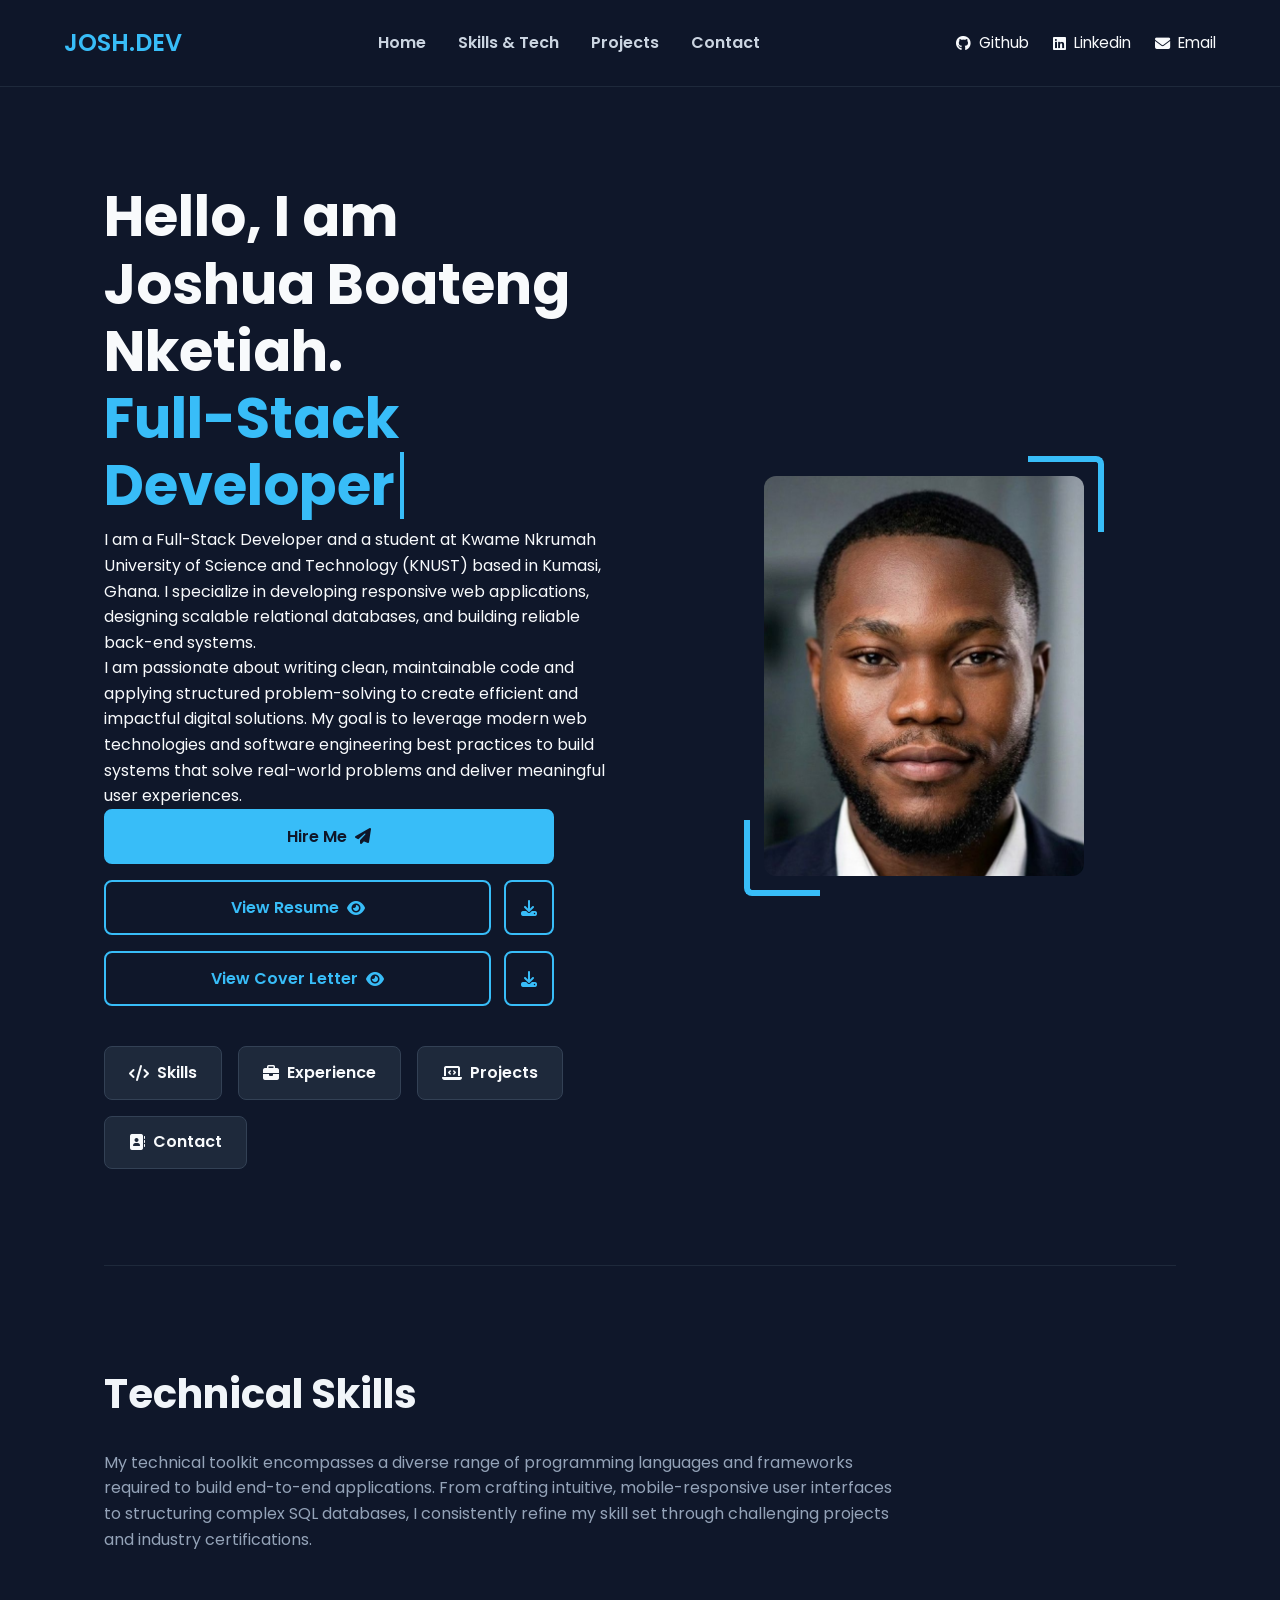
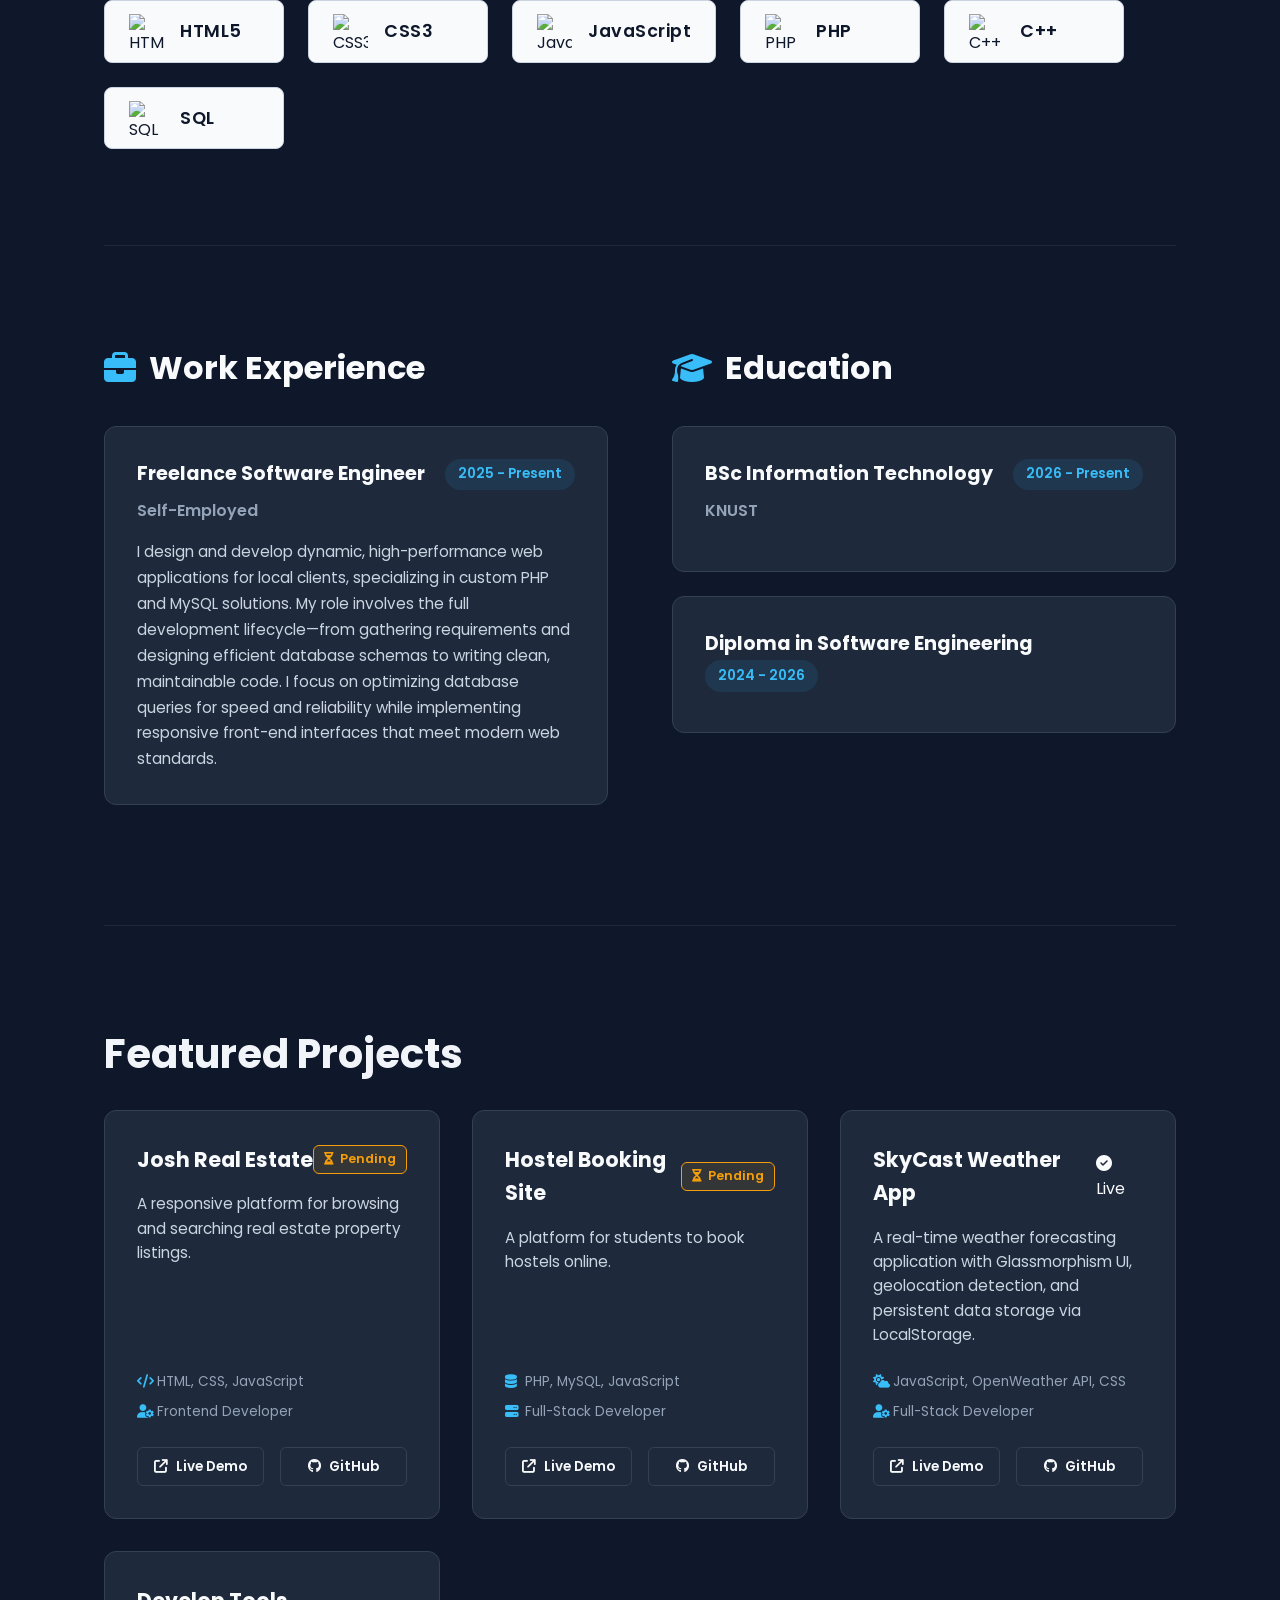
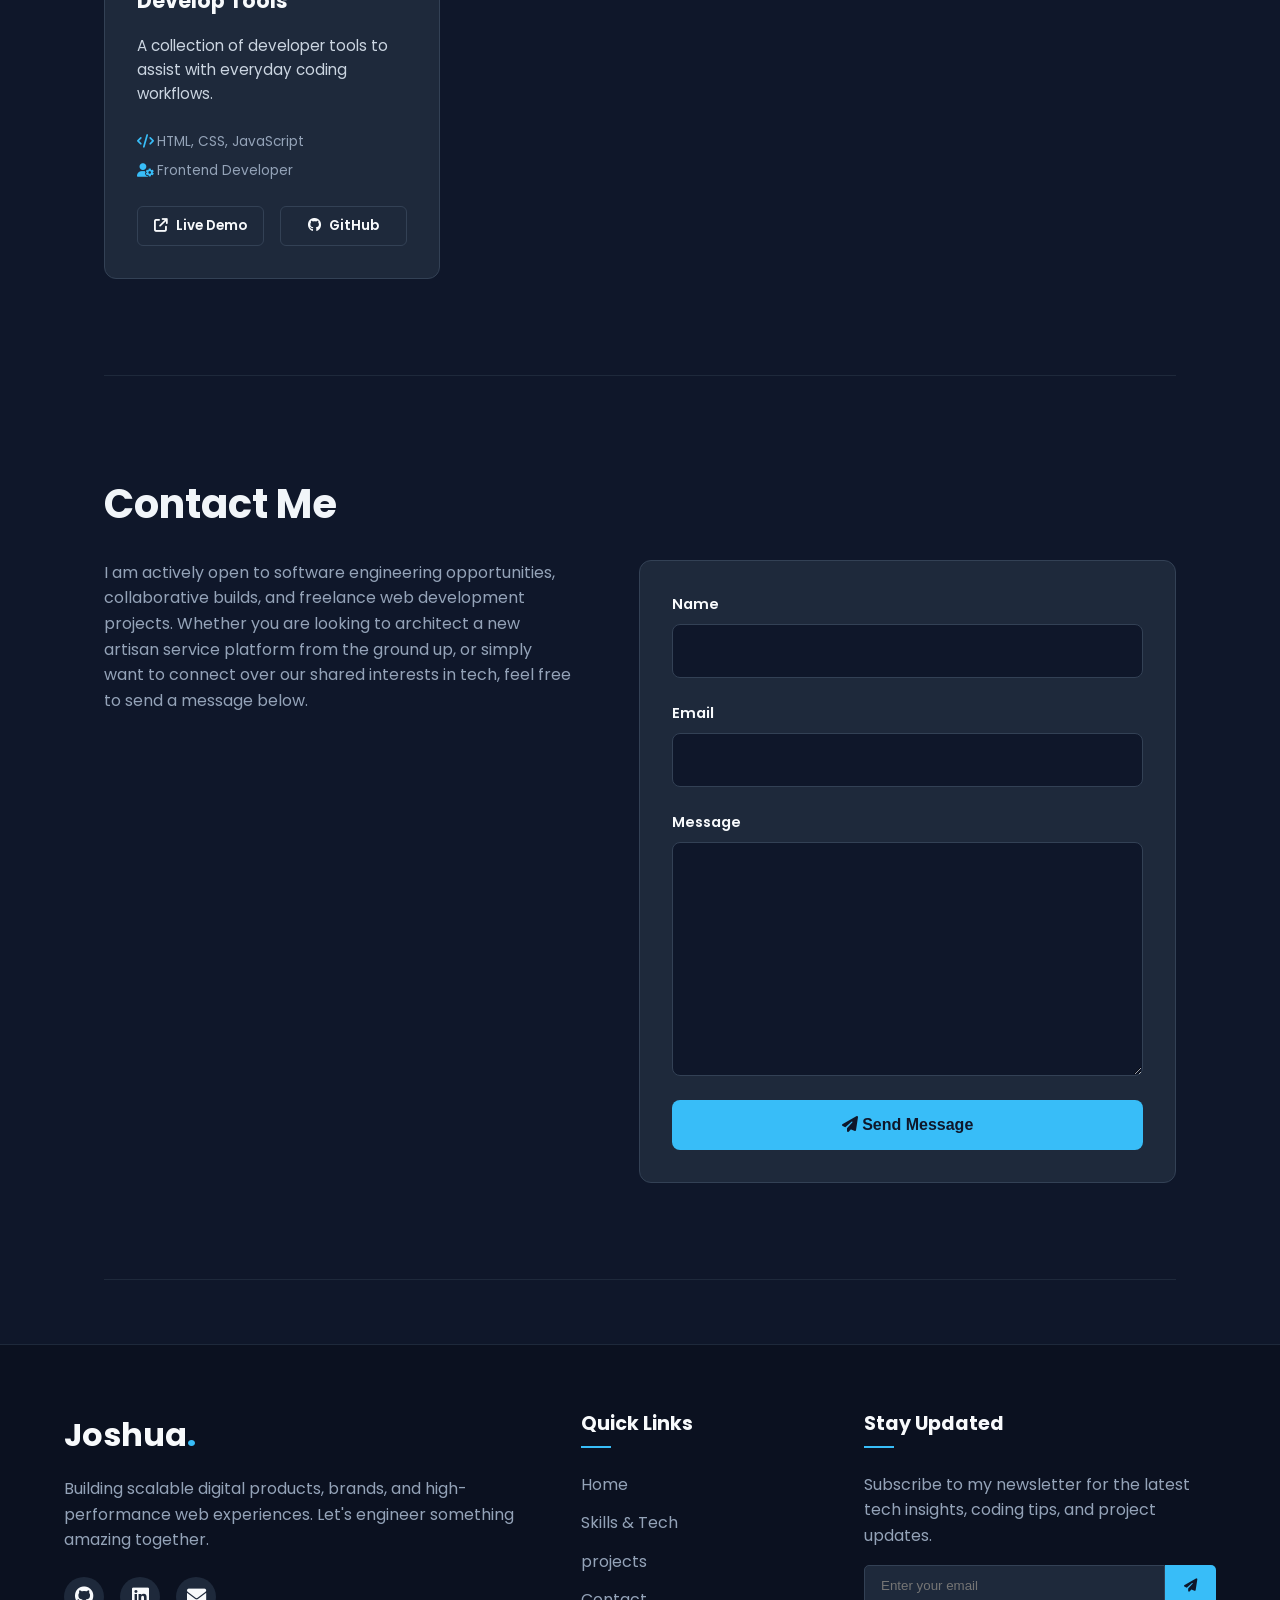
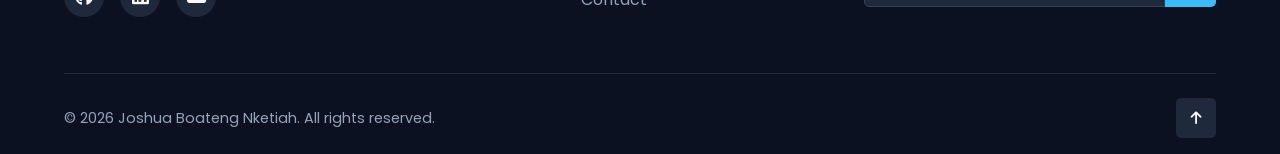
==== index.html @ dc313256 "Initial portfolio upload" ====
<!DOCTYPE html>
<html lang="en">
<head>
  <meta charset="UTF-8">
  <meta http-equiv="X-UA-Compatible" content="IE=edge">
  <meta name="viewport" content="width=device-width, initial-scale=1.0">

  <link rel="preconnect" href="https://fonts.googleapis.com">
  <link rel="preconnect" href="https://fonts.gstatic.com" crossorigin>
  <link href="https://fonts.googleapis.com/css2?family=Poppins:wght@400;600&display=swap" rel="stylesheet">

  <link rel="stylesheet" href="https://cdnjs.cloudflare.com/ajax/libs/font-awesome/6.5.1/css/all.min.css">

  <link rel="stylesheet" href="styles.css">

  <title>Joshua Boateng Nketiah | Portfolio</title>
</head>

<body id="home">
  
  <nav>
    <div class="left">
      <a href="#home">JOSH.DEV</a>
    </div>

    <div class="center desktop-links">
      <a href="#home">Home</a>
      <a href="#skills">Skills & Tech</a>
      <a href="#projects">Projects</a>
      <a href="#contact">Contact</a>
    </div>

    <div class="right">
      <a href="http://github.com/josh54788" target="_blank" rel="noopener noreferrer">
        <i class="fa-brands fa-github"></i>
        <span class="hide-text-mobile">Github</span>
      </a>
      
      <a href="https://www.linkedin.com/in/joshua-boateng-nketiah-94aba4367" target="_blank" rel="noopener noreferrer">
        <i class="fa-brands fa-linkedin"></i>
        <span class="hide-text-mobile">Linkedin</span>
      </a>
      
      <a href="mailto:joshuaboatengnketiah@gmail.com">
        <i class="fa-solid fa-envelope"></i>
        <span class="hide-text-mobile">Email</span>
      </a>

      <button class="mobile-nav-toggle" aria-label="Open Mobile Menu">
        <i class="fa-solid fa-bars"></i>
      </button>
    </div>
  </nav>

  <div class="sidebar">
    <a href="#home" class="mobile-link">Home</a>
    <a href="#skills" class="mobile-link">Skills & Tech</a>
    <a href="#projects" class="mobile-link">Projects</a>
    <a href="#contact" class="mobile-link">Contact</a>
  </div>

  <main>
    
    <section class="hero-section">
      <div class="text">
        <h2 class="hero-title">
          Hello, I am Joshua Boateng Nketiah.<br>
          <span class="typing-text"></span><span class="cursor">&nbsp;</span>
        </h2>
        
        <p>I am a Full-Stack Developer and a student at Kwame Nkrumah University of Science and Technology (KNUST) based in Kumasi, Ghana. I specialize in developing responsive web applications, designing scalable relational databases, and building reliable back-end systems.</p>

        <p>I am passionate about writing clean, maintainable code and applying structured problem-solving to create efficient and impactful digital solutions. My goal is to leverage modern web technologies and software engineering best practices to build systems that solve real-world problems and deliver meaningful user experiences.</p>

        <div class="portfolio-actions">
          <a href="#contact" class="btn btn-primary">
            Hire Me <i class="fa-solid fa-paper-plane"></i>
          </a>

          <div class="document-group">
            <a href="assets/josh_cv.pdf" target="_blank" class="btn btn-outline">
              View Resume <i class="fa-solid fa-eye"></i>
            </a>
            <a href="assets/josh_cv.pdf" download class="btn btn-icon" title="Download Resume">
              <i class="fa-solid fa-download"></i>
            </a>
          </div>

          <div class="document-group">
            <a href="assets/Josh cover letter - Google Drive.pdf" target="_blank" class="btn btn-outline">
              View Cover Letter <i class="fa-solid fa-eye"></i>
            </a>
            <a href="assets/Josh cover letter - Google Drive.pdf" download class="btn btn-icon" title="Download Cover Letter">
              <i class="fa-solid fa-download"></i>
            </a>
          </div>
        </div> 

        <div class="links">
          <a href="#skills">
            <i class="fa-solid fa-code"></i>
            <span>Skills</span>
          </a>
          <a href="#experience">
            <i class="fa-solid fa-briefcase"></i>
            <span>Experience</span>
          </a>
          <a href="#projects">
            <i class="fa-solid fa-laptop-code"></i>
            <span>Projects</span>
          </a>
          <a href="#contact">
            <i class="fa-solid fa-address-book"></i>
            <span>Contact</span>
          </a>
        </div>
      </div>

      <div class="headshot">
        <div class="img-box">
          <img src="images/joshpic.png" alt="Joshua Boateng Nketiah">
        </div>
      </div>
    </section>

    <section id="skills" class="skills-section">
      <h2>Technical Skills</h2>
      <div class="text">
        My technical toolkit encompasses a diverse range of programming languages and frameworks required to build end-to-end applications. From crafting intuitive, mobile-responsive user interfaces to structuring complex SQL databases, I consistently refine my skill set through challenging projects and industry certifications.
      </div>

      <div class="cells">
        <div class="cell">
          <img src="https://cdn.jsdelivr.net/gh/devicons/devicon/icons/html5/html5-original.svg" alt="HTML5 Logo">
          <span>HTML5</span>
        </div>
        <div class="cell">
          <img src="https://cdn.jsdelivr.net/gh/devicons/devicon/icons/css3/css3-original.svg" alt="CSS3 Logo">
          <span>CSS3</span>
        </div>
        <div class="cell">
          <img src="https://cdn.jsdelivr.net/gh/devicons/devicon/icons/javascript/javascript-original.svg" alt="JavaScript Logo">
          <span>JavaScript</span>
        </div>
        <div class="cell">
          <img src="https://cdn.jsdelivr.net/gh/devicons/devicon/icons/php/php-original.svg" alt="PHP Logo">
          <span>PHP</span>
        </div>
        <div class="cell">
          <img src="https://cdn.jsdelivr.net/gh/devicons/devicon/icons/cplusplus/cplusplus-original.svg" alt="C++ Logo">
          <span>C++</span>
        </div>
        <div class="cell">
          <img src="https://cdn.jsdelivr.net/gh/devicons/devicon/icons/mysql/mysql-original.svg" alt="SQL Logo">
          <span>SQL</span>
        </div>
      </div>
    </section>

    <section id="experience" class="resume-section">
      <div class="resume-container">
        
        <div class="resume-column">
          <h2><i class="fa-solid fa-briefcase"></i> Work Experience</h2>
          
          <div class="resume-item">
            <div class="resume-header">
              <h3>Freelance Software Engineer</h3>
              <span class="resume-date">2025 - Present</span>
            </div>
            <p class="resume-company">Self-Employed</p>
            <p class="resume-description">I design and develop dynamic, high-performance web applications for local clients, specializing in custom PHP and MySQL solutions. My role involves the full development lifecycle—from gathering requirements and designing efficient database schemas to writing clean, maintainable code. I focus on optimizing database queries for speed and reliability while implementing responsive front-end interfaces that meet modern web standards.</p>
          </div>
        </div>

        <div class="resume-column">
          <h2><i class="fa-solid fa-graduation-cap"></i> Education</h2>
          
          <div class="resume-item">
            <div class="resume-header">
              <h3>BSc Information Technology</h3>
              <span class="resume-date">2026 - Present</span>
            </div>
            <p class="resume-company">KNUST</p>
          </div>

          <div class="resume-item">
            <div class="resume-header">
              <h3>Diploma in Software Engineering</h3>
              <span class="resume-date">2024 - 2026</span>
            </div>
          </div>
        </div>

      </div>
    </section>

    <section id="projects" class="projects-section">
      <h2>Featured Projects</h2>
      
      <div class="projects-grid">
        
        <div class="project-card">
          <div class="project-content">
            <div class="project-title-row">
              <h3>Josh Real Estate</h3>
              <span class="badge pending"><i class="fa-solid fa-hourglass-half"></i> Pending</span>
            </div>
            <p class="project-desc">A responsive platform for browsing and searching real estate property listings.</p>
            
            <div class="project-meta">
              <span><i class="fa-solid fa-code"></i> HTML, CSS, JavaScript</span>
              <span><i class="fa-solid fa-user-gear"></i> Frontend Developer</span>
            </div>
            
            <div class="project-links">
              <a href="#" class="btn-small pending-link"><i class="fa-solid fa-arrow-up-right-from-square"></i> Live Demo</a>
              <a href="http://github.com/josh54788" target="_blank" class="btn-small"><i class="fa-brands fa-github"></i> GitHub</a>
            </div>
          </div>
        </div>

        <div class="project-card">
          <div class="project-content">
            <div class="project-title-row">
              <h3>Hostel Booking Site</h3>
              <span class="badge pending"><i class="fa-solid fa-hourglass-half"></i> Pending</span>
            </div>
            <p class="project-desc">A platform for students to book hostels online.</p>
            
            <div class="project-meta">
              <span><i class="fa-solid fa-database"></i> PHP, MySQL, JavaScript</span>
              <span><i class="fa-solid fa-server"></i> Full-Stack Developer</span>
            </div>
            
            <div class="project-links">
              <a href="#" class="btn-small pending-link"><i class="fa-solid fa-arrow-up-right-from-square"></i> Live Demo</a>
              <a href="http://github.com/josh54788" target="_blank" class="btn-small"><i class="fa-brands fa-github"></i> GitHub</a>
            </div>
          </div>
        </div>
        <div class="project-card">
  <div class="project-content">
    <div class="project-title-row">
      <h3>SkyCast Weather App</h3>
      <span class="badge success"><i class="fa-solid fa-circle-check"></i> Live</span>
    </div>
    <p class="project-desc">A real-time weather forecasting application with Glassmorphism UI, geolocation detection, and persistent data storage via LocalStorage.</p>
    
    <div class="project-meta">
      <span><i class="fa-solid fa-cloud-sun"></i> JavaScript, OpenWeather API, CSS</span>
      <span><i class="fa-solid fa-user-gear"></i> Full-Stack Developer</span>
    </div>
    
    <div class="project-links">
      <a href="https://josh54788.github.io/weather-app/" target="_blank" class="btn-small">
        <i class="fa-solid fa-arrow-up-right-from-square"></i> Live Demo
      </a>
      <a href="https://github.com/josh54788/weather-app" target="_blank" class="btn-small">
        <i class="fa-brands fa-github"></i> GitHub
      </a>
    </div>
  </div>
</div>
      

        <div class="project-card">
          <div class="project-content">
            <div class="project-title-row">
              <h3>Develop Tools</h3>
            </div>
            <p class="project-desc">A collection of developer tools to assist with everyday coding workflows.</p>
            
            <div class="project-meta">
              <span><i class="fa-solid fa-code"></i> HTML, CSS, JavaScript</span>
              <span><i class="fa-solid fa-user-gear"></i> Frontend Developer</span>
            </div>
            
            <div class="project-links">
              <a href="dev-tools.html" class="btn-small"><i class="fa-solid fa-arrow-up-right-from-square"></i> Live Demo</a>
              <a href="http://github.com/josh54788" target="_blank" class="btn-small"><i class="fa-brands fa-github"></i> GitHub</a>
            </div>
          </div>
        </div>

      </div>
    </section>

    <section id="contact" class="contact-section">
      <h2>Contact Me</h2>

      <div class="group">
        <div class="text">
          I am actively open to software engineering opportunities, collaborative builds, and freelance web development projects. Whether you are looking to architect a new artisan service platform from the ground up, or simply want to connect over our shared interests in tech, feel free to send a message below.
        </div>

        <form action="https://formspree.io/f/xpqypjgp" method="POST" id="contactForm">
          <label for="name">Name</label>
          <input type="text" id="name" name="name" required>

          <label for="email">Email</label>
          <input type="email" id="email" name="email" required>

          <label for="message">Message</label>
          <textarea id="message" name="message" cols="30" rows="10" required></textarea>

          <button type="submit"><i class="fa-solid fa-paper-plane"></i> Send Message</button>
        </form>
      </div>
    </section>
  </main>

  <div id="footer-container"></div>

  <div id="status-modal" class="modal-overlay">
      <div class="modal-content">
          <div class="modal-icon">
              <i class="fas fa-tools"></i>
          </div>
          <h2>Project Under Construction</h2>
          <p>Thank you for your interest! This project is currently in the final stages of development. The live demo will be available once the build is fully optimized.</p>
          <button id="close-modal" class="modal-btn">Got it!</button>
      </div>
  </div>

  <script src="script.js"></script>

</body>
</html>
---- styles.css ----
/* styles.css */

/* ==========================================================================
   GLOBAL RESET & TYPOGRAPHY
   ========================================================================== */
/* Clears default browser padding/margins and applies border-box to prevent overflow issues */
* {
  margin: 0;
  padding: 0;
  box-sizing: border-box;
}

/* Applies the Poppins font globally, smooths text rendering, sets dark theme background */
body {
  font-family: 'Poppins', sans-serif;
  background-color: #0f172a;
  color: #f8fafc;
  line-height: 1.6;
  -webkit-font-smoothing: antialiased;
}

/* Enables smooth scrolling when clicking internal anchor links (e.g., #skills) */
html {
  scroll-behavior: smooth;
}

/* Base styles for all anchor tags */
a {
  text-decoration: none;
  color: inherit;
  transition: color 0.3s ease;
}
/* ==========================================================================
   NAVIGATION BAR
   ========================================================================== */
nav {
  display: flex;
  justify-content: space-between;
  align-items: center;
  padding: 1.5rem 5%;
  background-color: rgba(15, 23, 42, 0.95);
  position: sticky;
  top: 0;
  z-index: 1000;
  border-bottom: 1px solid #1e293b;
  backdrop-filter: blur(10px);
}

.left a {
  font-size: 1.5rem;
  font-weight: 600;
  color: #38bdf8;
}

/* Centers the desktop links */
.desktop-links {
  display: flex;
  gap: 2rem;
}

.desktop-links a {
  font-weight: 600;
  color: #cbd5e1;
  font-size: 1rem;
  transition: color 0.3s ease;
}

.desktop-links a:hover {
  color: #38bdf8;
}

nav .right {
  display: flex;
  align-items: center;
  gap: 1.5rem;
}

nav .right a {
  display: flex;
  align-items: center;
  gap: 0.5rem;
  font-size: 0.95rem;
}

nav .right a:hover {
  color: #38bdf8;
}

/* ==========================================================================
   MOBILE HAMBURGER MENU & SIDEBAR
   ========================================================================== */
.mobile-nav-toggle {
  display: none; /* Hidden by default on large screens */
  background: none;
  border: none;
  color: #f8fafc;
  font-size: 1.6rem;
  cursor: pointer;
  margin-left: 0.5rem;
  transition: color 0.3s ease;
}

.mobile-nav-toggle:hover {
  color: #38bdf8;
}

.sidebar {
  position: fixed;
  top: 0;
  right: -100%; /* Hidden completely off the right side of the screen */
  width: 250px;
  height: 100vh;
  background-color: #1e293b;
  display: flex;
  flex-direction: column;
  padding: 6rem 2rem 2rem 2rem;
  gap: 2rem;
  transition: right 0.4s ease-in-out;
  z-index: 999;
  border-left: 1px solid #334155;
  box-shadow: -5px 0 15px rgba(0,0,0,0.5);
}

.sidebar.active {
  right: 0; /* Slides into view when active */
}

.sidebar a {
  font-size: 1.2rem;
  font-weight: 600;
  color: #f8fafc;
}

.sidebar a:hover {
  color: #38bdf8;
}


/* Styles the logo text on the left of the navbar */
.nav .left a {
  font-size: 1.5rem;
  font-weight: 600;
  color: #38bdf8;
}

/* Aligns the social/contact links horizontally with a gap */
nav .right {
  display: flex;
  gap: 1.5rem;
}

/* Styles the individual links and aligns the FontAwesome icons with the text */
nav .right a {
  display: flex;
  align-items: center;
  gap: 0.5rem;
  font-size: 0.95rem;
}

/* Changes the color of navbar links when hovered */
nav .right a:hover {
  color: #38bdf8;
}

/* ==========================================================================
   MAIN CONTAINER & SECTIONS
   ========================================================================== */
/* Centers the main content block and sets a maximum width for ultra-wide monitors */
main {
  max-width: 1200px;
  margin: 0 auto;
  padding: 0 5%;
}

/* Standard padding for all major sections to create breathing room */
section {
  padding: 6rem 0;
  border-bottom: 1px solid #1e293b;
}

/* Styles the main headers for sections like Skills, Projects, and Contact */
section h2 {
  font-size: 2.5rem;
  margin-bottom: 1.5rem;
  color: #f1f5f9;
}

/* ==========================================================================
   HERO SECTION (Upgraded Professional Typography)
   ========================================================================== */
/* Flexbox layout to sit text and headshot side-by-side on large screens */
.hero-section {
  display: flex;
  align-items: center;
  justify-content: space-between;
  gap: 4rem;
  min-height: 80vh;
}

/* Forces the text container to take up equal space as the image */
.hero-section .text {
  flex: 1;
}

/* Adds a sleek, small intro text above your name */
.hero-greeting {
  font-size: 1.1rem;
  color: #38bdf8;
  margin-bottom: 0.2rem;
  font-weight: 600;
  letter-spacing: 1px;
  text-transform: uppercase;
}

/* Makes your name the massive focal point */
.hero-section .text h2 {
  font-size: 3.5rem;
  color: #f8fafc; /* Crisp white */
  margin-bottom: 0.5rem;
  line-height: 1.2;
}

/* Highlights your specific roles below your name */
.hero-role {
  font-size: 1.5rem;
  color: #94a3b8;
  margin-bottom: 1.5rem;
  font-weight: 400;
}

/* Refines the biography paragraph for perfect reading comfort */
.hero-bio {
  font-size: 1.1rem;
  color: #cbd5e1; /* A soft, premium silver/gray */
  line-height: 1.8; /* Increases breathing room between lines */
  margin-bottom: 2.5rem;
  max-width: 600px; /* Prevents the text from stretching too wide and becoming hard to read */
}

/* Aligns hero buttons horizontally */
.hero-section .links {
  display: flex;
  gap: 1rem;
  flex-wrap: wrap; /* Allows buttons to drop to next line on tiny screens */
}

/* Styling anchor tags to look like interactive buttons with FontAwesome icons */
.hero-section .links a {
  background-color: #1e293b;
  padding: 0.8rem 1.5rem;
  border-radius: 8px;
  display: flex;
  align-items: center;
  gap: 0.5rem;
  font-weight: 600;
  border: 1px solid #334155;
  transition: all 0.3s ease;
}

/* Hover effect for hero buttons */
.hero-section .links a:hover {
  background-color: #38bdf8;
  color: #0f172a;
  transform: translateY(-3px);
}

/* Centers the entire image container */
.hero-section .headshot {
  flex: 1;
  display: flex;
  justify-content: center;
  align-items: center;
}

/* The box holding the image. The padding creates the gap for the brackets! */
.img-box {
  position: relative;
  padding: 20px; 
  display: inline-block;
}

/* The Portrait Image */
.img-box img {
  width: 100%;
  max-width: 320px; 
  aspect-ratio: 4 / 5; /* Forces a perfect professional portrait shape */
  object-fit: cover;
  object-position: center 20%; /* Keeps your face beautifully centered */
  border-radius: 12px; /* Soft rounded corners like the reference */
  display: block;
}

/* The Top-Right Bracket */
.img-box::before {
  content: '';
  position: absolute;
  top: 0;
  right: 0;
  width: 70px;
  height: 70px;
  border-top: 6px solid #38bdf8; 
  border-right: 6px solid #38bdf8;
  border-radius: 0 8px 0 0; /* Slight curve on the outside edge */
}

/* The Bottom-Left Bracket */
.img-box::after {
  content: '';
  position: absolute;
  bottom: 0;
  left: 0;
  width: 70px;
  height: 70px;
  border-bottom: 6px solid #38bdf8;
  border-left: 6px solid #38bdf8;
  border-radius: 0 0 0 8px; /* Slight curve on the outside edge */
}

/* ==========================================================================
   SKILLS SECTION (Real SVG Logos & Horizontal Cards)
   ========================================================================== */
/* Styles the introductory text for the skills section */
.skills-section .text {
  color: #94a3b8;
  margin-bottom: 3rem;
  max-width: 800px;
}

/* Uses Flexbox to align the cards side-by-side and wrap them to the next line if space runs out */
.skills-section .cells {
  display: flex;
  flex-wrap: wrap;
  gap: 1.5rem;
  justify-content: flex-start;
}

/* Styles the individual rectangular cards to match your uploaded design */
.skills-section .cell {
  background-color: #f8fafc; /* Light background forces the colored logos to pop */
  padding: 0.8rem 1.5rem;
  border-radius: 8px; /* Slightly rounded corners */
  display: flex;
  align-items: center; /* Perfectly centers the image and text vertically */
  gap: 1rem; /* Spacing between the image and the text */
  border: 1px solid #cbd5e1; /* Subtle border outline */
  color: #0f172a; /* Dark text for contrast against the light card */
  transition: transform 0.3s ease, box-shadow 0.3s ease;
  min-width: 180px; /* Ensures all cards have a consistent minimum width */
}

/* Adds a hover animation that lifts the card and applies a drop shadow */
.skills-section .cell:hover {
  transform: translateY(-5px);
  box-shadow: 0 10px 20px rgba(0,0,0,0.3);
}

/* Constrains the real logo SVG images so they fit perfectly inside the card */
.skills-section .cell img {
  width: 35px;
  height: 35px;
  object-fit: contain; /* Prevents the image from stretching or distorting */
}

/* Styles the technology name text written next to the logo */
.skills-section .cell span {
  font-weight: 600;
  font-size: 1.1rem;
  letter-spacing: 0.5px;
}

/* ==========================================================================
   PROJECTS SECTION
   ========================================================================== */
/* Flexbox to lay out the project title/icon next to the project description */
.testimony-section .group {
  display: flex;
  background-color: #1e293b;
  border-radius: 12px;
  padding: 2rem;
  gap: 2rem;
  border: 1px solid #334155;
}

/* Styles the left column of the project card (Icon and Title) */
.testimony-section .person-details {
  flex: 0 0 250px;
  text-align: center;
  border-right: 1px solid #334155;
  padding-right: 2rem;
}

/* Styles the FontAwesome icon representing the project */
.person-icon {
  font-size: 3rem;
  color: #38bdf8;
  margin-bottom: 1rem;
}

/* Styles the project name */
.testimony-section .person-details p:nth-of-type(1) {
  font-weight: 600;
  font-size: 1.1rem;
  color: #f8fafc;
}

/* Styles the project subtitle/category */
.testimony-section .person-details p:nth-of-type(2) {
  font-size: 0.85rem;
  color: #94a3b8;
}

/* Styles the main project description paragraph */
.testimony-section .text {
  flex: 1;
  font-style: italic;
  color: #cbd5e1;
  display: flex;
  align-items: center;
}

/* ==========================================================================
   CONTACT SECTION
   ========================================================================== */
/* Places the contact info and the form side-by-side */
.contact-section .group {
  display: flex;
  gap: 4rem;
}

/* Styles the text prompting the user to reach out */
.contact-section .text {
  flex: 1;
  color: #94a3b8;
}

/* Flexbox to structure the form inputs in a vertical column */
.contact-section form {
  flex: 1;
  display: flex;
  flex-direction: column;
  background-color: #1e293b;
  padding: 2rem;
  border-radius: 12px;
  border: 1px solid #334155;
}

/* Styles the input labels */
.contact-section label {
  margin-bottom: 0.5rem;
  font-weight: 600;
  font-size: 0.9rem;
}

/* Standardizes the look of all text inputs and textareas */
.contact-section input,
.contact-section textarea {
  background-color: #0f172a;
  border: 1px solid #334155;
  color: #f8fafc;
  padding: 1rem;
  border-radius: 8px;
  margin-bottom: 1.5rem;
  font-family: inherit;
  resize: vertical; /* Only allows the user to resize textareas vertically */
}

/* Highlights the input field with a blue border when the user is typing in it */
.contact-section input:focus,
.contact-section textarea:focus {
  outline: none;
  border-color: #38bdf8;
}

/* Styles the final submit button */
.contact-section button {
  background-color: #38bdf8;
  color: #0f172a;
  border: none;
  padding: 1rem;
  border-radius: 8px;
  font-weight: 600;
  font-size: 1rem;
  cursor: pointer;
  transition: background-color 0.3s ease;
}

/* Hover effect for the submit button */
.contact-section button:hover {
  background-color: #0ea5e9;
}

/* ==========================================================================
   PORTFOLIO ACTIONS (Resume & Cover Letter Buttons)
   ========================================================================== */
/* Container holding all the new action buttons, adding spacing below the bio */
.portfolio-actions {
  display: flex;
  flex-direction: column;
  gap: 1rem;
  margin-bottom: 2.5rem; /* Creates breathing room before the section anchor links */
  max-width: 450px; /* Keeps the buttons from stretching too wide on desktop monitors */
}

/* Base button styling for consistent sizing, fonts, and flexbox alignment across all 5 buttons */
.btn {
  display: flex;
  justify-content: center;
  align-items: center;
  gap: 0.5rem; /* Space between the text and the FontAwesome icon */
  padding: 0.8rem 1.5rem;
  border-radius: 8px; /* Matches the border-radius of your hero buttons and inputs */
  font-weight: 600;
  font-size: 1rem;
  transition: all 0.3s ease; /* Ensures hover effects are smooth, not instant */
  cursor: pointer;
}

/* Primary 'Hire Me' button - Solid blue background with dark text */
.btn-primary {
  background-color: #38bdf8; /* Matches your theme's primary accent color */
  color: #0f172a; /* Dark text creates high contrast against the bright blue */
  border: 2px solid #38bdf8;
  width: 100%; /* Forces the button to span the full width of its container */
}

/* Lift and glow effect on hover for the primary button to make it feel interactive */
.btn-primary:hover {
  background-color: #0ea5e9; /* Slightly darker blue on hover */
  border-color: #0ea5e9;
  transform: translateY(-3px); /* Physically lifts the button up */
  box-shadow: 0 10px 20px rgba(56, 189, 248, 0.2); /* Casts a soft blue shadow beneath it */
}

/* Flexbox container that groups the 'View' and 'Download' buttons horizontally on one line */
.document-group {
  display: flex;
  gap: 0.8rem;
  width: 100%;
}

/* Outline buttons for 'View Resume/Cover Letter' - Transparent background, blue border */
.btn-outline {
  background-color: transparent; /* Lets the dark theme background show through */
  color: #38bdf8;
  border: 2px solid #38bdf8;
  flex-grow: 1; /* Tells the 'View' button to expand and take up all remaining space in the row */
}

/* Applies a subtle blue background tint and lifts the outline buttons on hover */
.btn-outline:hover {
  background-color: rgba(56, 189, 248, 0.1); 
  transform: translateY(-3px);
}

/* Small square download buttons sitting next to the 'View' buttons */
.btn-icon {
  background-color: transparent;
  color: #38bdf8;
  border: 2px solid #38bdf8;
  width: 50px; /* Setting a fixed width ensures it remains a perfect square */
  padding: 0;
  flex-shrink: 0; /* Prevents the button from shrinking on smaller mobile screens */
}

/* Inverts the colors on hover, making the button solid blue with a dark icon */
.btn-icon:hover {
  background-color: #38bdf8;
  color: #0f172a;
  transform: translateY(-3px);
}

/* ==========================================================================
   MOBILE RESPONSIVENESS (Media Queries)
   Ensures the layout shifts beautifully on tablets and smartphones
   ========================================================================== */
@media (max-width: 850px) {
  /* Stacks the hero text and image vertically instead of side-by-side */
  .hero-section {
    flex-direction: column-reverse;
    text-align: center;
    gap: 2rem;
  }

  /* Adjusts the hero name size for tablets */
  .hero-section .text h2 {
    font-size: 2.5rem;
  }
  
  /* Adjusts the role font size for tablets */
  .hero-role {
    font-size: 1.2rem;
  }
  
  /* Centers the bio paragraph on mobile layouts */
  .hero-bio {
    margin: 0 auto 2rem auto; 
  }

  /* Centers the hero buttons */
  .hero-section .links {
    justify-content: center;
  }

  /* Centers the portfolio action buttons container on mobile/tablet screens */
  .portfolio-actions {
    margin: 0 auto 2.5rem auto;
  }

  /* Stacks the project title box above the description */
  .testimony-section .group {
    flex-direction: column;
    text-align: center;
  }

  /* Adjusts the project left column to sit on top */
  .testimony-section .person-details {
    flex: auto;
    border-right: none;
    border-bottom: 1px solid #334155;
    padding-right: 0;
    padding-bottom: 1.5rem;
  }

  /* Stacks the contact text above the form */
  .contact-section .group {
    flex-direction: column;
  }
}

@media (max-width: 600px) {
  /* Compresses the navbar on phones so links don't break the layout */
  nav {
    flex-direction: column;
    gap: 1rem;
  }
  
  /* Shrinks the hero name slightly more for small phone screens */
  .hero-section .text h2 {
    font-size: 2.2rem;
  }

  /* Centers the skill cards on a phone screen */
  .skills-section .cells {
    justify-content: center; 
  }
  
  /* Forces the skill cards to stack and take full width on tiny screens */
  .skills-section .cell {
    width: 100%; 
    justify-content: center; /* Centers the logo and text inside the stacked card */
  }
}

/* ==========================================================================
   ADVANCED FOOTER SECTION
   ========================================================================== */
/* Main wrapper styling: sets a distinct dark background to separate it from the main content */
.advanced-footer {
  background-color: #0b1120; /* Slightly darker than your main background */
  border-top: 1px solid #1e293b;
  padding: 4rem 5% 1rem 5%;
  margin-top: 4rem;
  color: #94a3b8;
}

/* Flexbox grid to arrange the three columns side-by-side with equal spacing */
.footer-top {
  display: flex;
  flex-wrap: wrap; /* Allows columns to wrap to the next line on small screens */
  justify-content: space-between;
  gap: 3rem;
  margin-bottom: 3rem;
}

/* Assigns flex values so the brand column takes up more space than the links */
.footer-brand { flex: 2; min-width: 250px; }
.footer-links { flex: 1; min-width: 150px; }
.footer-newsletter { flex: 1.5; min-width: 250px; }

/* Styles the Brand Logo Text */
.footer-brand h2 {
  color: #f8fafc;
  font-size: 2rem;
  margin-bottom: 1rem;
}

/* Styles the colored dot at the end of your name */
.accent-dot {
  color: #38bdf8;
}

/* Styles the social media icons container */
.footer-socials {
  display: flex;
  gap: 1rem;
  margin-top: 1.5rem;
}

/* Styles the individual social media icons */
.footer-socials a {
  width: 40px;
  height: 40px;
  background-color: #1e293b;
  color: #f8fafc;
  display: flex;
  align-items: center;
  justify-content: center;
  border-radius: 50%; /* Makes the icons perfectly circular */
  font-size: 1.2rem;
  transition: all 0.3s ease;
}

/* Adds a hover effect that lifts the icon and turns it blue */
.footer-socials a:hover {
  background-color: #38bdf8;
  color: #0f172a;
  transform: translateY(-5px);
}

/* Styles the column headers (e.g., "Quick Links") */
.footer-top h3 {
  color: #f8fafc;
  font-size: 1.2rem;
  margin-bottom: 1.5rem;
  position: relative;
  padding-bottom: 0.5rem;
}

/* Creates a small blue underline beneath the column headers */
.footer-top h3::after {
  content: '';
  position: absolute;
  left: 0;
  bottom: 0;
  width: 30px;
  height: 2px;
  background-color: #38bdf8;
}

/* Removes bullet points from the quick links list */
.footer-links ul {
  list-style: none;
}

/* Adds spacing between the links */
.footer-links li {
  margin-bottom: 0.8rem;
}

/* Hover effect for the quick links that nudges them slightly to the right */
.footer-links a:hover {
  color: #38bdf8;
  padding-left: 5px;
}

/* Flexbox layout to align the email input and the submit button on the same line */
.newsletter-form {
  display: flex;
  margin-top: 1rem;
}

/* Styles the email text input field */
.newsletter-form input {
  flex: 1;
  background-color: #1e293b;
  border: 1px solid #334155;
  color: #f8fafc;
  padding: 0.8rem 1rem;
  border-radius: 5px 0 0 5px; /* Rounds the left corners only */
  outline: none;
}

/* Styles the submit button */
.newsletter-form button {
  background-color: #38bdf8;
  color: #0f172a;
  border: none;
  padding: 0 1.2rem;
  border-radius: 0 5px 5px 0; /* Rounds the right corners only */
  cursor: pointer;
  transition: background-color 0.3s ease;
}

.newsletter-form button:hover {
  background-color: #0ea5e9;
}

/* Styles the bottom copyright bar */
.footer-bottom {
  display: flex;
  justify-content: space-between;
  align-items: center;
  border-top: 1px solid #1e293b;
  padding-top: 1.5rem;
  font-size: 0.9rem;
}

/* Styles the 'Back to Top' floating arrow button */
.back-to-top {
  background-color: #1e293b;
  color: #f8fafc;
  width: 40px;
  height: 40px;
  display: flex;
  align-items: center;
  justify-content: center;
  border-radius: 5px;
  transition: all 0.3s ease;
}

.back-to-top:hover {
  background-color: #38bdf8;
  color: #0f172a;
}

/* ==========================================================================
   MOBILE RESPONSIVENESS (FOOTER)
   ========================================================================== */
@media (max-width: 768px) {
  /* Forces the columns to stack vertically on small screens */
  .footer-top {
    flex-direction: column;
    gap: 2rem;
  }
  
  /* Centers the copyright and back-to-top button on small screens */
  .footer-bottom {
    flex-direction: column;
    text-align: center;
    gap: 1rem;
  }
}

/* ==========================================================================
   TYPING ANIMATION STYLES
   ========================================================================== */
.hero-title {
  font-size: 3.5rem;
  color: #f8fafc; 
  margin-bottom: 0.5rem;
  line-height: 1.3;
}

.typing-text {
  color: #38bdf8; /* Blue accent color for the changing text */
}

.cursor {
  display: inline-block;
  width: 4px;
  background-color: #38bdf8;
  margin-left: 5px;
  animation: blink 1s infinite;
}

@keyframes blink {
  0%, 100% { opacity: 1; }
  50% { opacity: 0; }
}

@media (max-width: 850px) {
  .hero-title {
    font-size: 2.5rem;
  }
}

/* ==========================================================================
   RESUME SECTION (Experience & Education)
   ========================================================================== */

/* Flexbox container to place the two columns side-by-side on desktop */
.resume-container {
  display: flex;
  gap: 4rem;
  width: 100%;
}

/* Gives each column equal width */
.resume-column {
  flex: 1;
}

/* Styles the section headers (e.g., "Work Experience" with the icon) */
.resume-column h2 {
  font-size: 2rem;
  color: #f8fafc;
  margin-bottom: 2rem;
  display: flex;
  align-items: center;
  gap: 0.8rem;
}

/* Styles the FontAwesome icon next to the section header */
.resume-column h2 i {
  color: #38bdf8;
}

/* The card representing a single job or degree */
.resume-item {
  background-color: #1e293b;
  border: 1px solid #334155;
  border-radius: 12px;
  padding: 2rem;
  margin-bottom: 1.5rem;
  transition: transform 0.3s ease;
}

/* Lifts the card slightly when the user hovers over it */
.resume-item:hover {
  transform: translateY(-5px);
}

/* Places the job/degree title and the date on the same row */
.resume-header {
  display: flex;
  justify-content: space-between;
  align-items: center;
  margin-bottom: 0.5rem;
  flex-wrap: wrap; /* Allows the date to drop down on very small screens */
}

.resume-header h3 {
  font-size: 1.2rem;
  color: #f8fafc;
}

/* Styles the date pill (e.g., "2025 - Present") */
.resume-date {
  background-color: rgba(56, 189, 248, 0.1);
  color: #38bdf8;
  padding: 0.3rem 0.8rem;
  border-radius: 20px;
  font-size: 0.85rem;
  font-weight: 600;
}

/* Styles the company or school name */
.resume-company {
  color: #94a3b8;
  font-weight: 600;
  margin-bottom: 1rem;
}

/* Styles the paragraph describing what you did at the job */
.resume-description {
  color: #cbd5e1;
  font-size: 0.95rem;
  line-height: 1.7;
}

/* ==========================================================================
   PROJECTS SECTION (6-Card CSS Grid)
   ========================================================================== */

/* Uses CSS Grid to automatically place cards side-by-side. 
   auto-fit and minmax ensure the grid breaks down to 1 column on mobile natively. */
.projects-grid {
  display: grid;
  grid-template-columns: repeat(auto-fit, minmax(320px, 1fr));
  gap: 2rem;
}

/* The physical card container for each project */
.project-card {
  background-color: #1e293b;
  border: 1px solid #334155;
  border-radius: 12px;
  padding: 2rem;
  display: flex;
  flex-direction: column;
  transition: transform 0.3s ease, box-shadow 0.3s ease;
}

/* Hover effect for the project cards */
.project-card:hover {
  transform: translateY(-5px);
  box-shadow: 0 10px 20px rgba(0,0,0,0.2);
  border-color: #38bdf8;
}

/* Forces the content to take up remaining height so buttons align at the bottom */
.project-content {
  display: flex;
  flex-direction: column;
  height: 100%;
}

/* Aligns the project title and the "Pending" badge horizontally */
.project-title-row {
  display: flex;
  justify-content: space-between;
  align-items: center;
  margin-bottom: 1rem;
}

.project-title-row h3 {
  color: #f8fafc;
  font-size: 1.3rem;
}

/* Styles the warning orange pending badge for unfinished projects */
.badge.pending {
  background-color: rgba(245, 158, 11, 0.1);
  color: #f59e0b;
  border: 1px solid #f59e0b;
  padding: 0.2rem 0.6rem;
  border-radius: 6px;
  font-size: 0.8rem;
  font-weight: 600;
  display: flex;
  align-items: center;
  gap: 0.4rem;
}

/* The project description text */
.project-desc {
  color: #cbd5e1;
  font-size: 0.95rem;
  margin-bottom: 1.5rem;
  flex-grow: 1; /* Pushes the tech-stack meta tags down to the bottom */
}

/* Container for the Tech Stack and Role text */
.project-meta {
  display: flex;
  flex-direction: column;
  gap: 0.5rem;
  margin-bottom: 1.5rem;
  font-size: 0.85rem;
  color: #94a3b8;
}

/* Adds a subtle blue tint to the FontAwesome icons next to the Tech Stack */
.project-meta i {
  color: #38bdf8;
  width: 16px; /* Ensures icons align perfectly vertically */
}

/* Container for the Live Demo and GitHub buttons */
.project-links {
  display: flex;
  gap: 1rem;
}

/* Styles the small outline buttons inside the project cards */
.btn-small {
  background-color: transparent;
  color: #f8fafc;
  border: 1px solid #334155;
  padding: 0.5rem 1rem;
  border-radius: 6px;
  font-size: 0.85rem;
  font-weight: 600;
  display: flex;
  align-items: center;
  gap: 0.5rem;
  transition: all 0.3s ease;
  flex: 1; /* Makes both buttons take up exactly 50% width */
  justify-content: center;
}

/* Hover effect specifically for project buttons */
.btn-small:hover {
  background-color: #38bdf8;
  border-color: #38bdf8;
  color: #0f172a;
}

/* ==========================================================================
   MOBILE RESPONSIVENESS (Media Queries)
   ========================================================================== */
@media (max-width: 850px) {
  /* Stacks the Work Experience and Education columns vertically on tablets and phones */
  .resume-container {
    flex-direction: column;
    gap: 2rem;
  }
}

/* ==========================================================================
   CUSTOM MODAL (Project Under Construction)
   ========================================================================== */

/* The dark overlay that covers the entire screen behind the modal */
.modal-overlay {
  position: fixed;
  top: 0;
  left: 0;
  width: 100%;
  height: 100%;
  background: rgba(15, 23, 42, 0.85); /* Matches your dark theme background with transparency */
  display: none; /* Hidden by default until JS triggers it */
  justify-content: center; /* Centers horizontally */
  align-items: center; /* Centers vertically */
  z-index: 2000; /* Ensures it sits on top of everything, including the sticky nav */
  padding: 20px; /* Prevents the modal from touching screen edges on mobile devices */
  backdrop-filter: blur(5px); /* Adds a premium blur effect to the background */
}

/* The actual box containing the message */
.modal-content {
  background-color: #1e293b; /* Matches your project card backgrounds */
  color: #f8fafc; /* Standard crisp white text */
  padding: 2.5rem 2rem;
  border-radius: 12px; /* Matches your existing border radii */
  max-width: 450px;
  width: 100%;
  text-align: center;
  box-shadow: 0 15px 30px rgba(0, 0, 0, 0.5); /* Deep shadow for 3D pop */
  border: 1px solid #334155; /* Subtle border matching your cards */
  animation: slideUpFade 0.3s ease-out forwards; /* Smooth entrance animation */
}

/* FontAwesome icon styling inside the modal */
.modal-icon {
  font-size: 3.5rem;
  color: #38bdf8; /* Your primary brand blue */
  margin-bottom: 1.5rem;
}

/* Heading inside the modal */
.modal-content h2 {
  font-size: 1.5rem;
  margin-bottom: 1rem;
  color: #f8fafc;
}

/* Description paragraph inside the modal */
.modal-content p {
  color: #cbd5e1; /* Soft silver text for readability */
  font-size: 0.95rem;
  line-height: 1.6;
  margin-bottom: 2rem;
}

/* The 'Got it!' close button */
.modal-btn {
  background-color: #38bdf8; /* Primary blue */
  color: #0f172a; /* Dark text for contrast */
  border: none;
  padding: 0.8rem 2rem;
  border-radius: 8px; /* Matches your other buttons */
  font-weight: 600;
  font-size: 1rem;
  cursor: pointer;
  transition: all 0.3s ease;
  font-family: inherit; /* Inherits Poppins */
  width: 100%; /* Makes it full width inside the modal for a modern look */
}

/* Hover state for the close button */
.modal-btn:hover {
  background-color: #0ea5e9; /* Darker blue on hover */
  transform: translateY(-2px); /* Slight lift */
  box-shadow: 0 5px 15px rgba(56, 189, 248, 0.2); /* Soft blue glow */
}

/* Keyframe animation for the modal entrance */
@keyframes slideUpFade {
  from {
    opacity: 0;
    transform: translateY(30px);
  }
  to {
    opacity: 1;
    transform: translateY(0);
  }
}/* ==========================================================================
   MOBILE NAV FIX (Overrides any old stacking rules)
   ========================================================================== */
@media (max-width: 850px) {
  /* 1. Forces the navbar to stay on one single horizontal line */
  nav {
    flex-direction: row !important;
    justify-content: space-between !important;
    padding: 1rem 5% !important;
  }

  /* 2. Hides the desktop links so they don't show up outside the sidebar */
  .desktop-links {
    display: none !important;
  }

  /* 3. Forces the hamburger menu icon to appear */
  .mobile-nav-toggle {
    display: block !important;
  }

  /* 4. Hides the words next to your social icons to save space */
  .hide-text-mobile {
    display: none !important;
  }

  /* 5. Shrinks the gap between your social icons so everything fits */
  nav .right {
    gap: 1rem !important;
  }
}
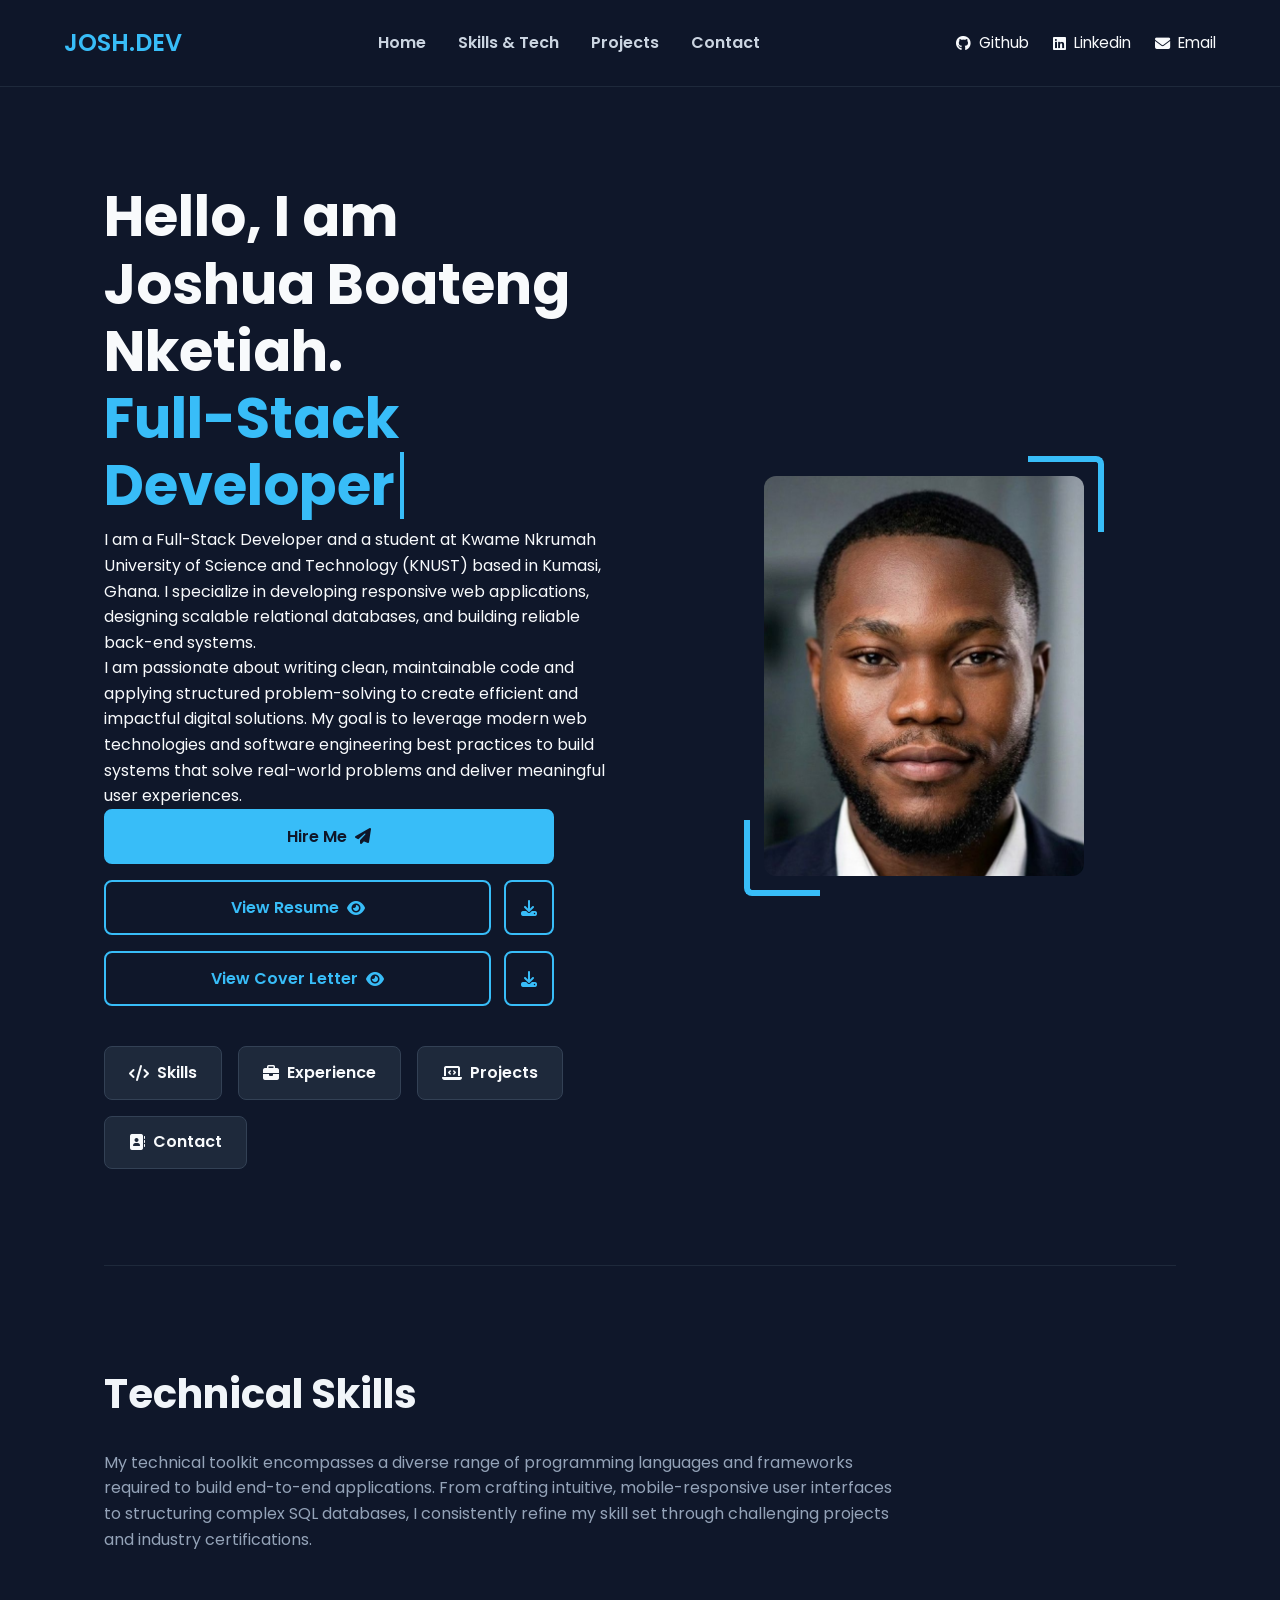
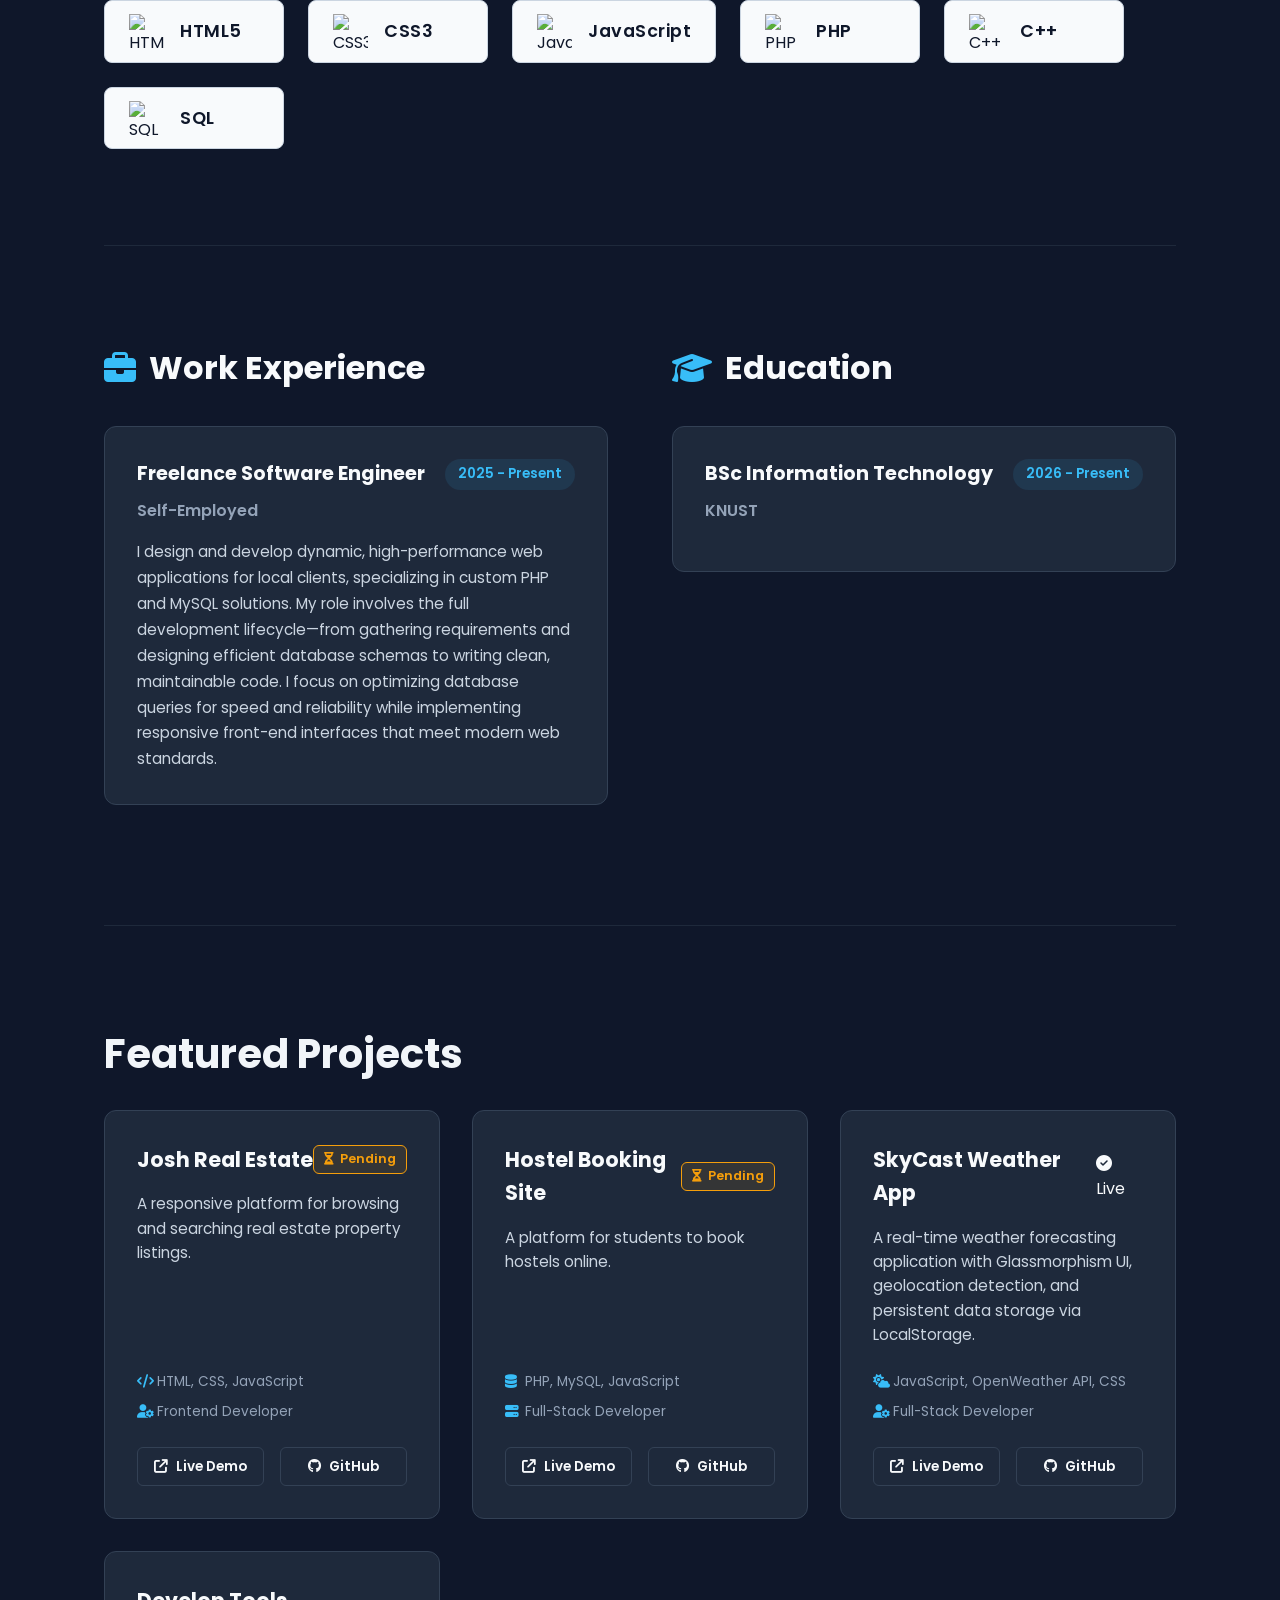
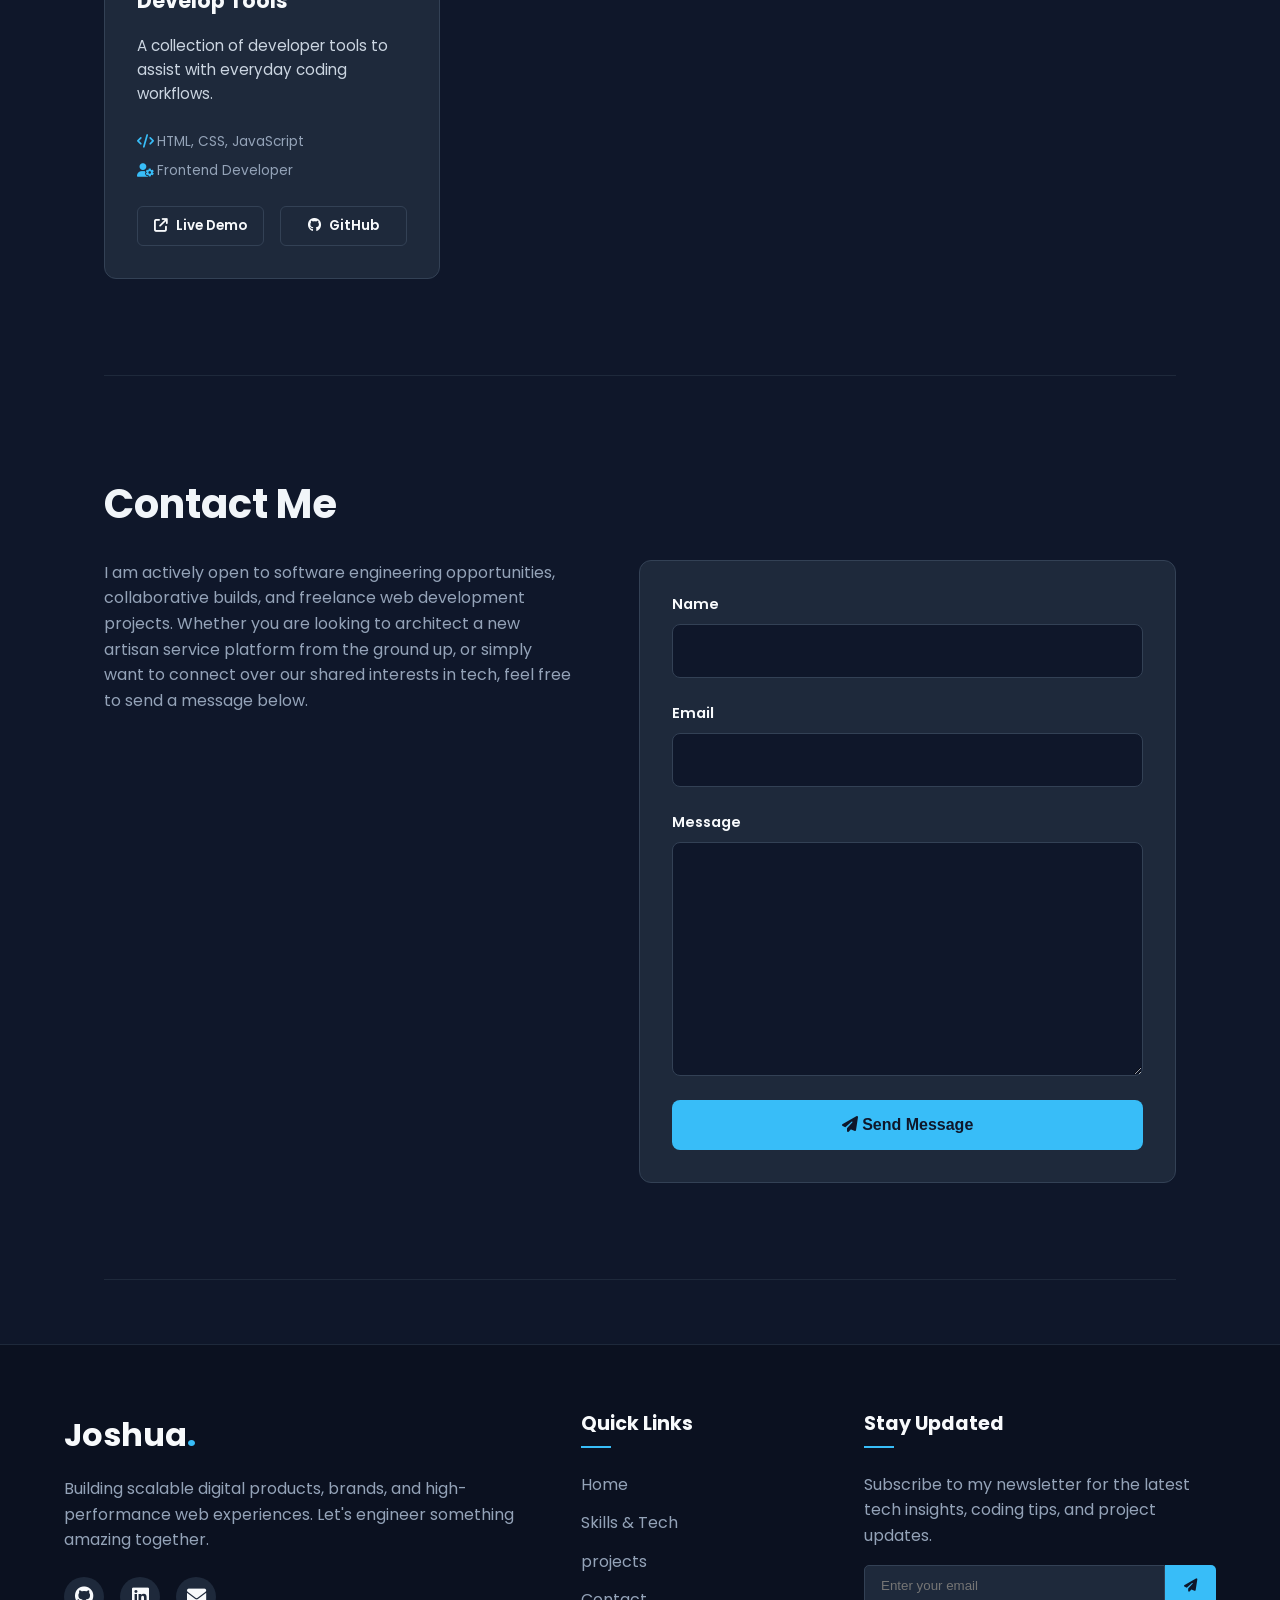
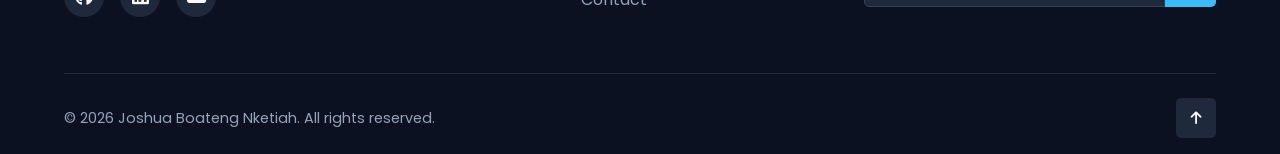
==== commit 0ae7d42b: "index.html" ====
--- a/index.html
+++ b/index.html
@@ -87,10 +87,10 @@
           </div>
 
           <div class="document-group">
-            <a href="assets/Josh cover letter - Google Drive.pdf" target="_blank" class="btn btn-outline">
+            <a href="assets/josh-cover-letter.pdf" target="_blank" rel="noopener noreferrer" class="btn btn-outline">
               View Cover Letter <i class="fa-solid fa-eye"></i>
             </a>
-            <a href="assets/Josh cover letter - Google Drive.pdf" download class="btn btn-icon" title="Download Cover Letter">
+            <a href="assets/josh-cover-letter.pdf" download="Joshua_Cover_Letter.pdf" class="btn btn-icon" title="Download Cover Letter">
               <i class="fa-solid fa-download"></i>
             </a>
           </div>
@@ -183,12 +183,6 @@
             </div>
             <p class="resume-company">KNUST</p>
           </div>
-
-          <div class="resume-item">
-            <div class="resume-header">
-              <h3>Diploma in Software Engineering</h3>
-              <span class="resume-date">2024 - 2026</span>
-            </div>
           </div>
         </div>
 
@@ -326,4 +320,4 @@
   <script src="script.js"></script>
 
 </body>
-</html>+</html>
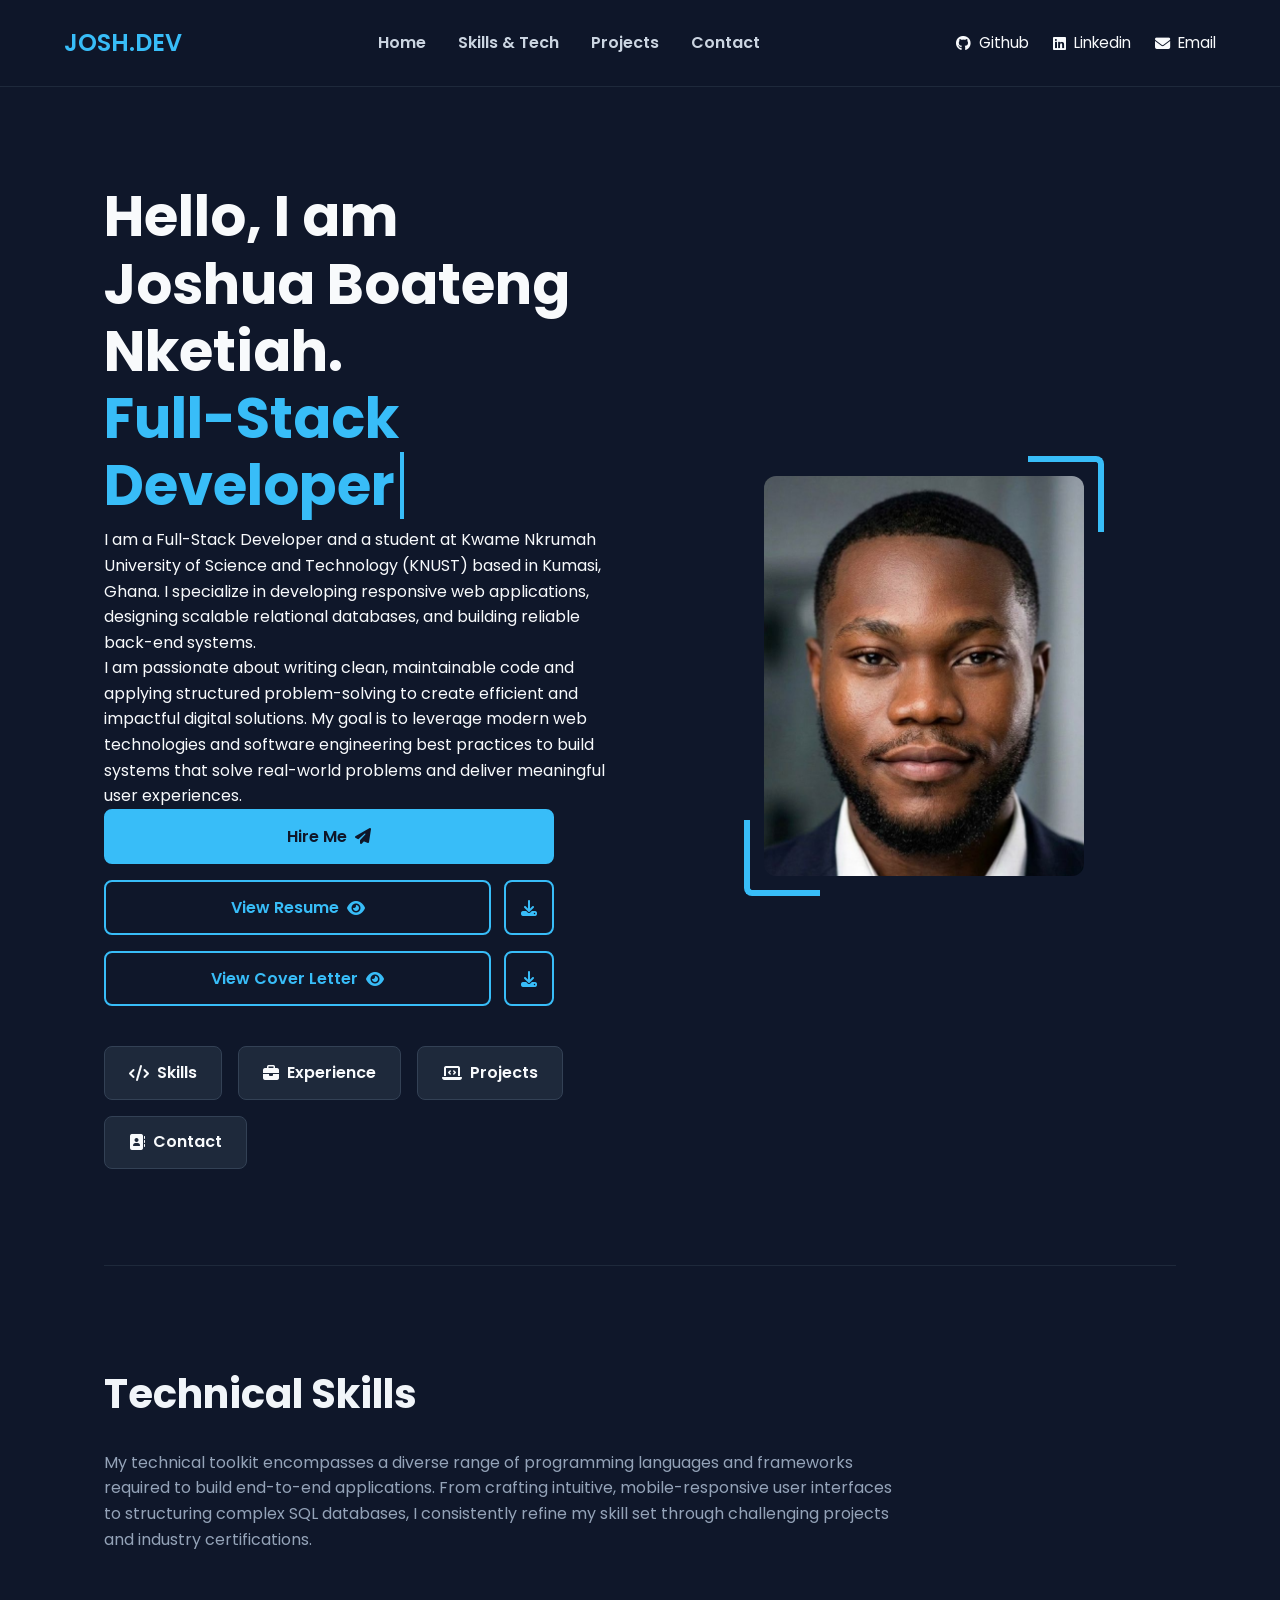
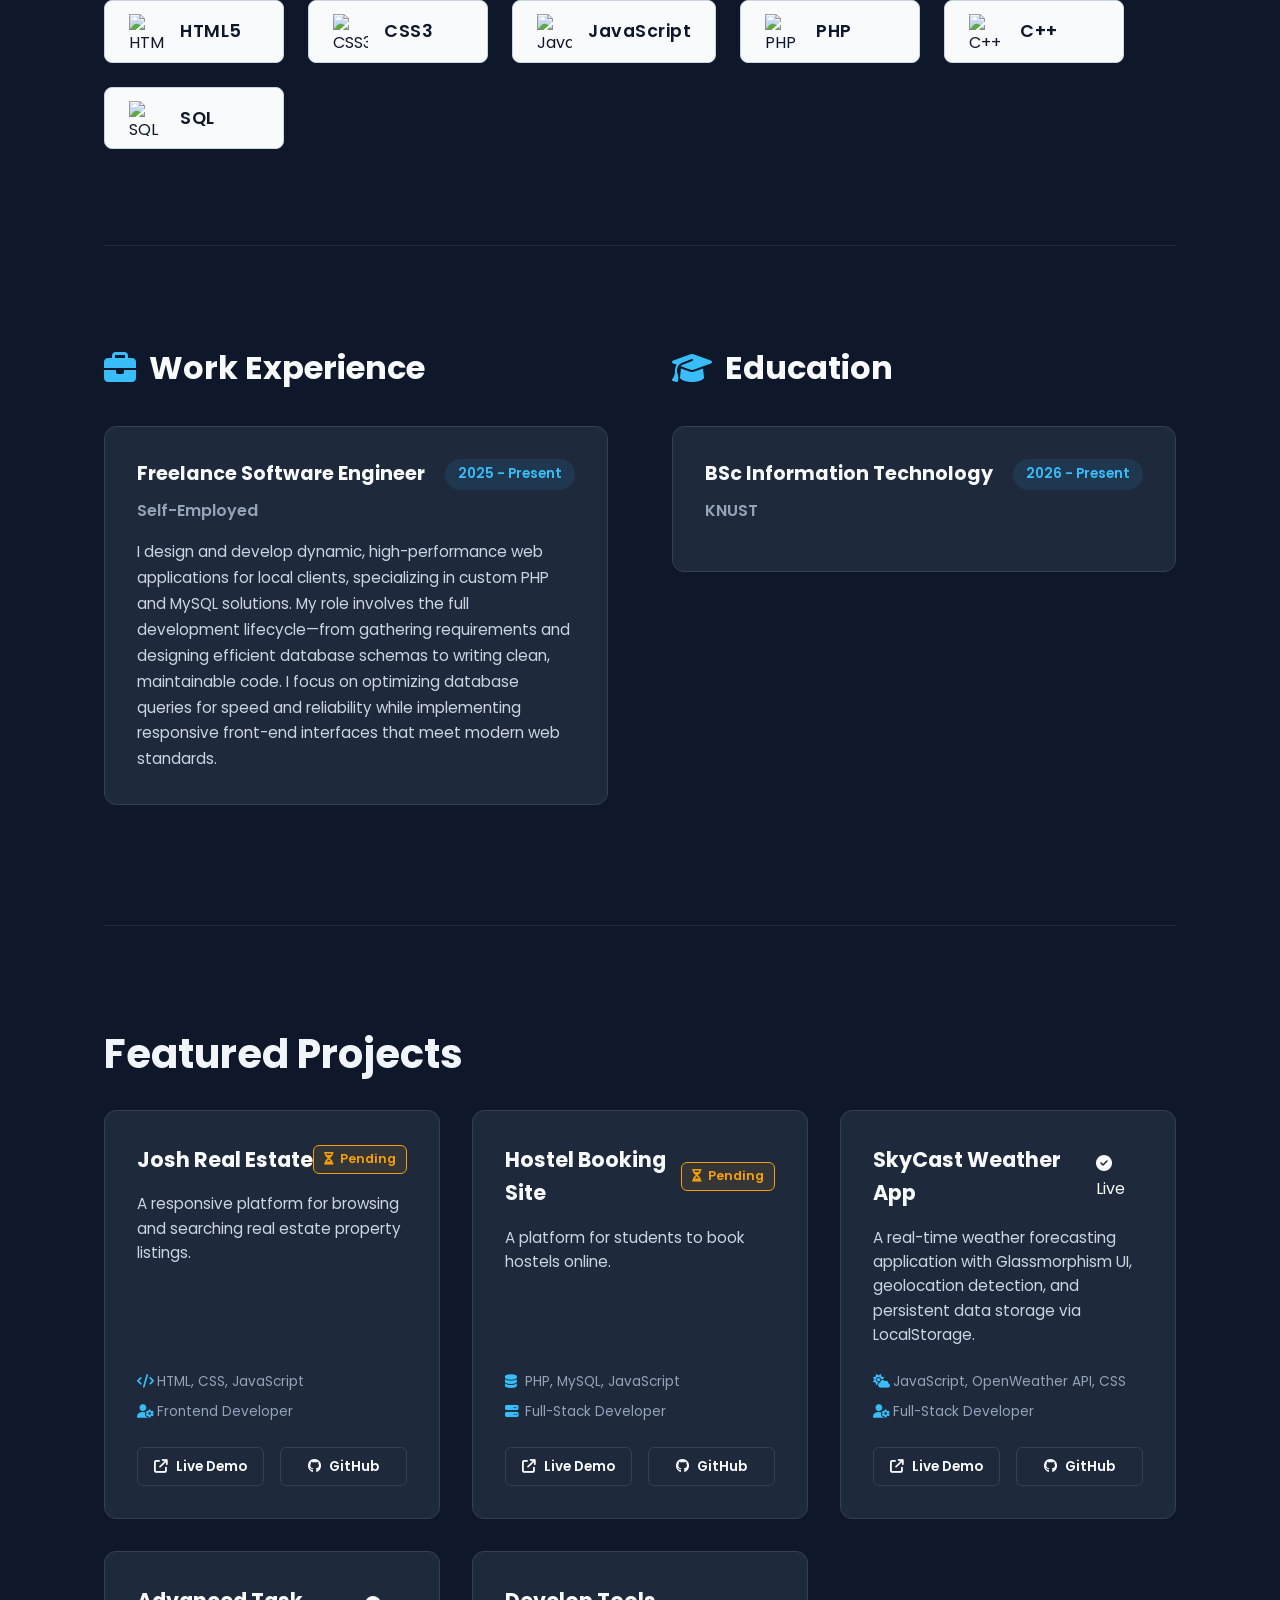
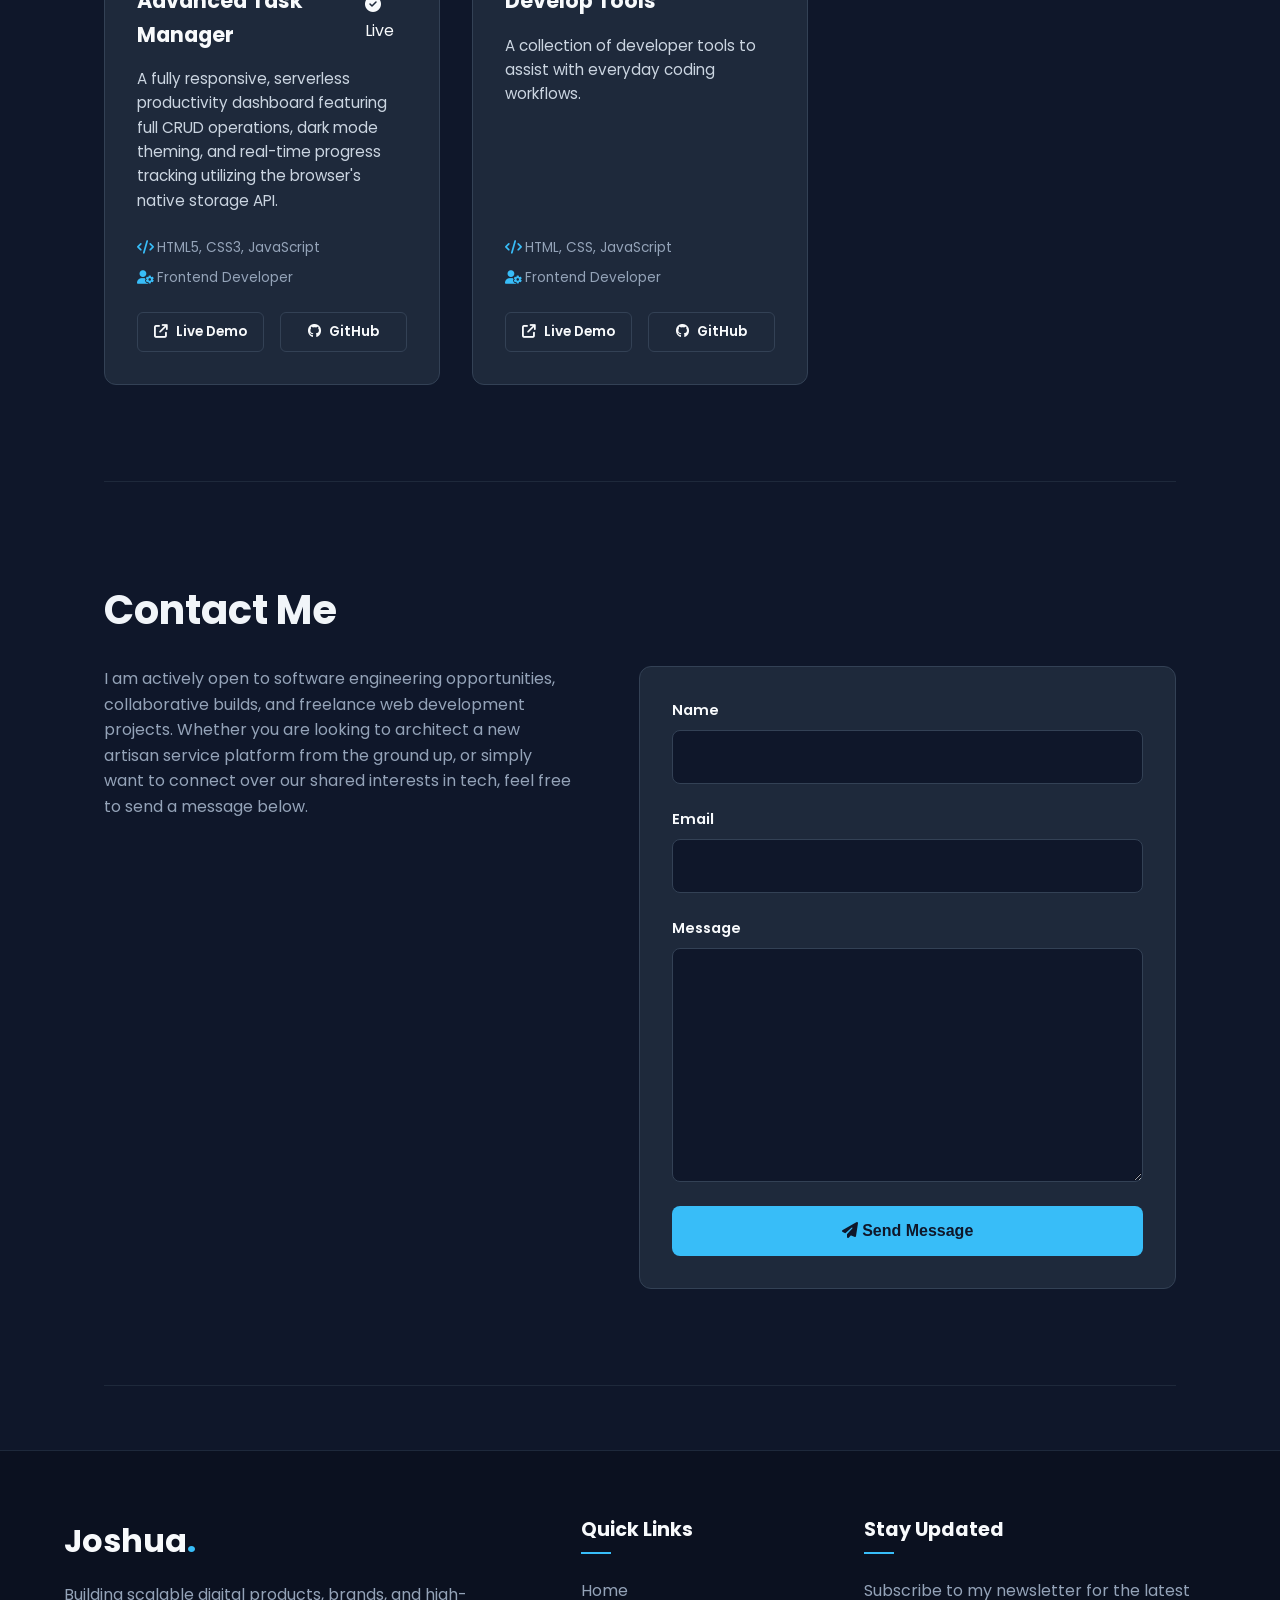
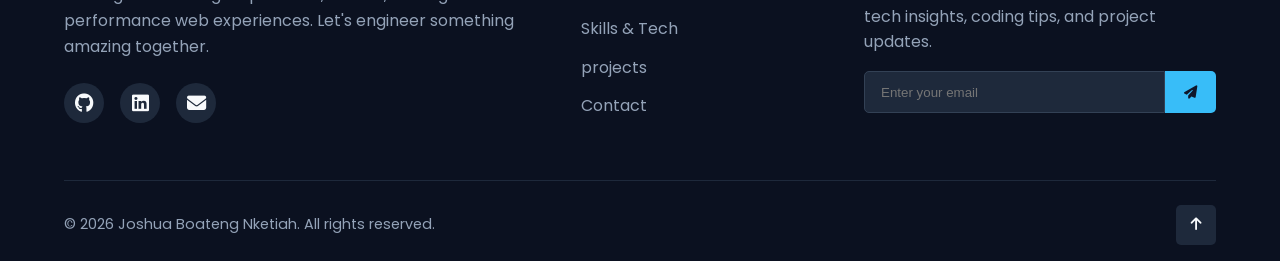
==== commit c9021fa1: "index.html" ====
--- a/index.html
+++ b/index.html
@@ -233,30 +233,54 @@
             </div>
           </div>
         </div>
-        <div class="project-card">
-  <div class="project-content">
-    <div class="project-title-row">
-      <h3>SkyCast Weather App</h3>
-      <span class="badge success"><i class="fa-solid fa-circle-check"></i> Live</span>
-    </div>
-    <p class="project-desc">A real-time weather forecasting application with Glassmorphism UI, geolocation detection, and persistent data storage via LocalStorage.</p>
-    
-    <div class="project-meta">
-      <span><i class="fa-solid fa-cloud-sun"></i> JavaScript, OpenWeather API, CSS</span>
-      <span><i class="fa-solid fa-user-gear"></i> Full-Stack Developer</span>
-    </div>
-    
-    <div class="project-links">
-      <a href="https://josh54788.github.io/weather-app/" target="_blank" class="btn-small">
-        <i class="fa-solid fa-arrow-up-right-from-square"></i> Live Demo
-      </a>
-      <a href="https://github.com/josh54788/weather-app" target="_blank" class="btn-small">
-        <i class="fa-brands fa-github"></i> GitHub
-      </a>
-    </div>
-  </div>
-</div>
-      
+
+        <div class="project-card">
+          <div class="project-content">
+            <div class="project-title-row">
+              <h3>SkyCast Weather App</h3>
+              <span class="badge success"><i class="fa-solid fa-circle-check"></i> Live</span>
+            </div>
+            <p class="project-desc">A real-time weather forecasting application with Glassmorphism UI, geolocation detection, and persistent data storage via LocalStorage.</p>
+            
+            <div class="project-meta">
+              <span><i class="fa-solid fa-cloud-sun"></i> JavaScript, OpenWeather API, CSS</span>
+              <span><i class="fa-solid fa-user-gear"></i> Full-Stack Developer</span>
+            </div>
+            
+            <div class="project-links">
+              <a href="https://josh54788.github.io/weather-app/" target="_blank" class="btn-small">
+                <i class="fa-solid fa-arrow-up-right-from-square"></i> Live Demo
+              </a>
+              <a href="https://github.com/josh54788/weather-app" target="_blank" class="btn-small">
+                <i class="fa-brands fa-github"></i> GitHub
+              </a>
+            </div>
+          </div>
+        </div>
+        
+        <div class="project-card">
+          <div class="project-content">
+            <div class="project-title-row">
+              <h3>Advanced Task Manager</h3>
+              <span class="badge success"><i class="fa-solid fa-circle-check"></i> Live</span>
+            </div>
+            <p class="project-desc">A fully responsive, serverless productivity dashboard featuring full CRUD operations, dark mode theming, and real-time progress tracking utilizing the browser's native storage API.</p>
+            
+            <div class="project-meta">
+              <span><i class="fa-solid fa-code"></i> HTML5, CSS3, JavaScript</span>
+              <span><i class="fa-solid fa-user-gear"></i> Frontend Developer</span>
+            </div>
+            
+            <div class="project-links">
+              <a href="https://josh54788.github.io/advanced-task-manager/" target="_blank" class="btn-small">
+                <i class="fa-solid fa-arrow-up-right-from-square"></i> Live Demo
+              </a>
+              <a href="https://github.com/josh54788/advanced-task-manager" target="_blank" class="btn-small">
+                <i class="fa-brands fa-github"></i> GitHub
+              </a>
+            </div>
+          </div>
+        </div>
 
         <div class="project-card">
           <div class="project-content">
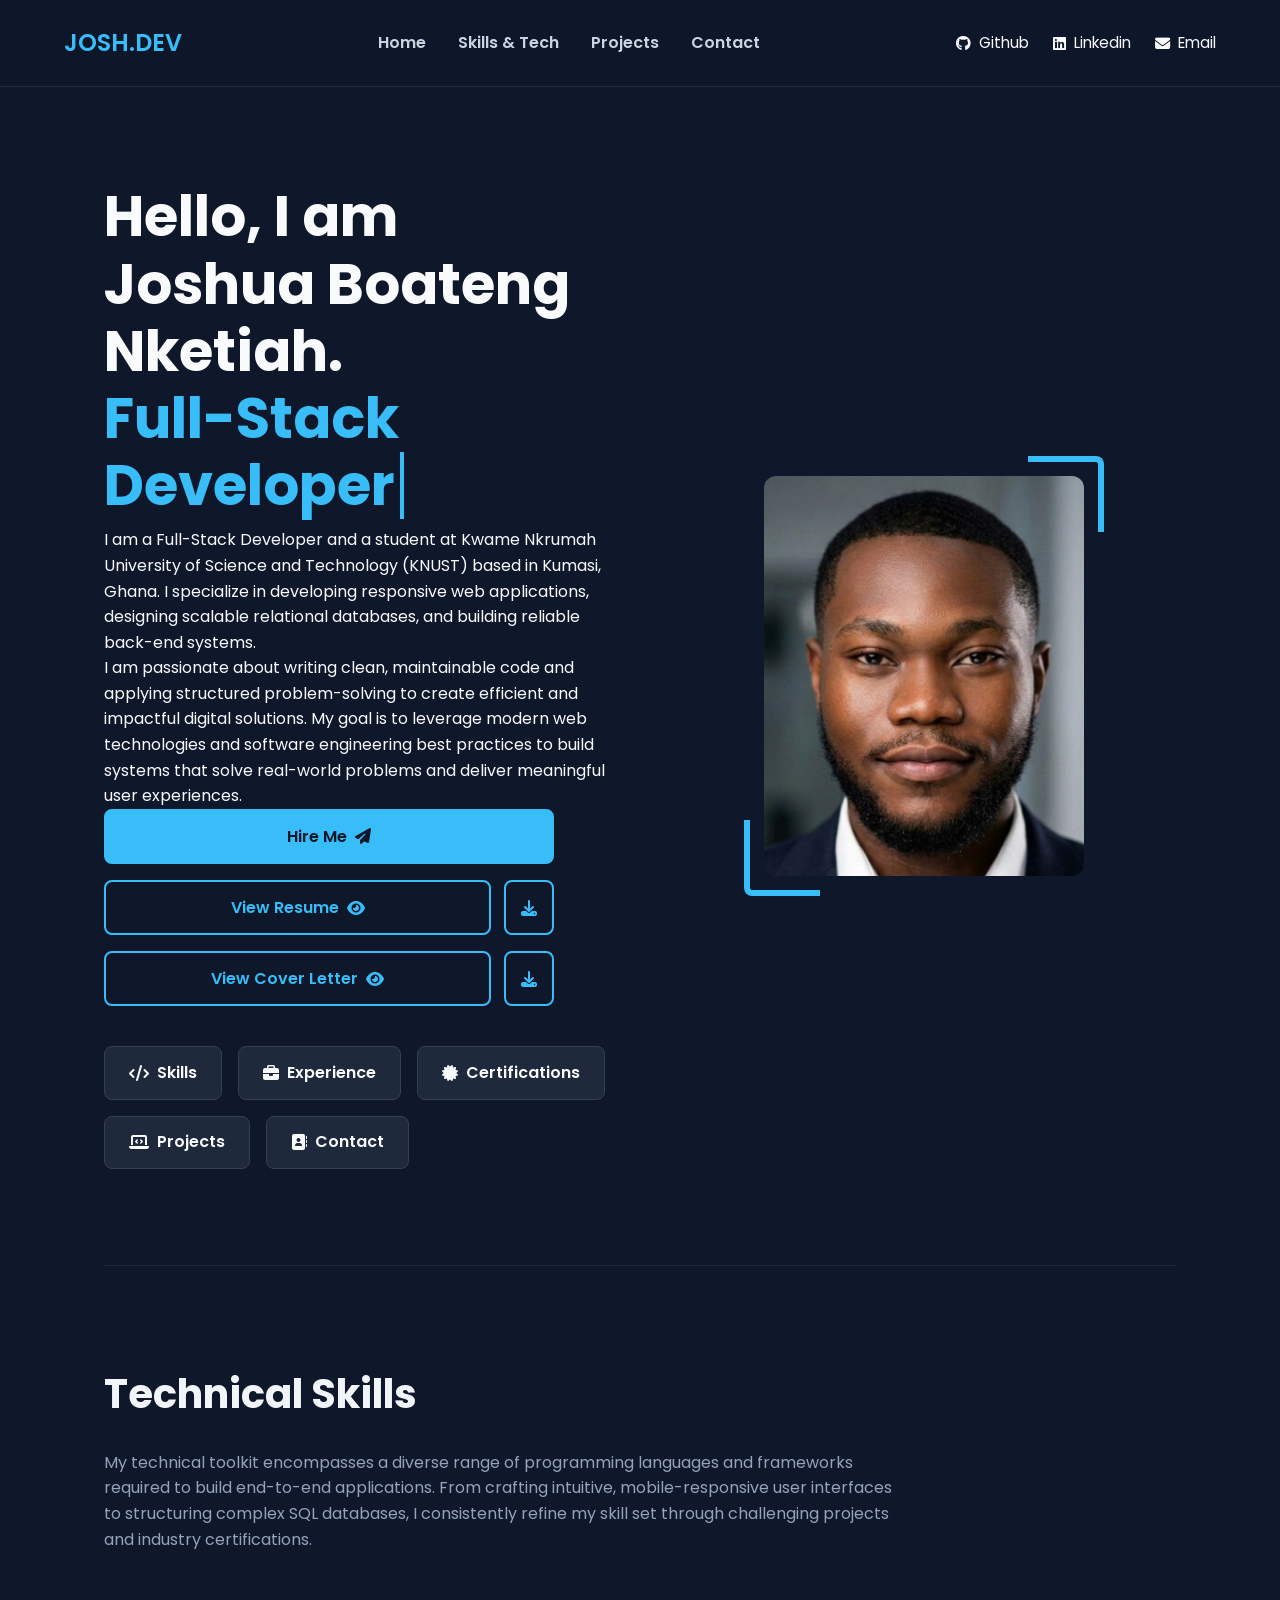
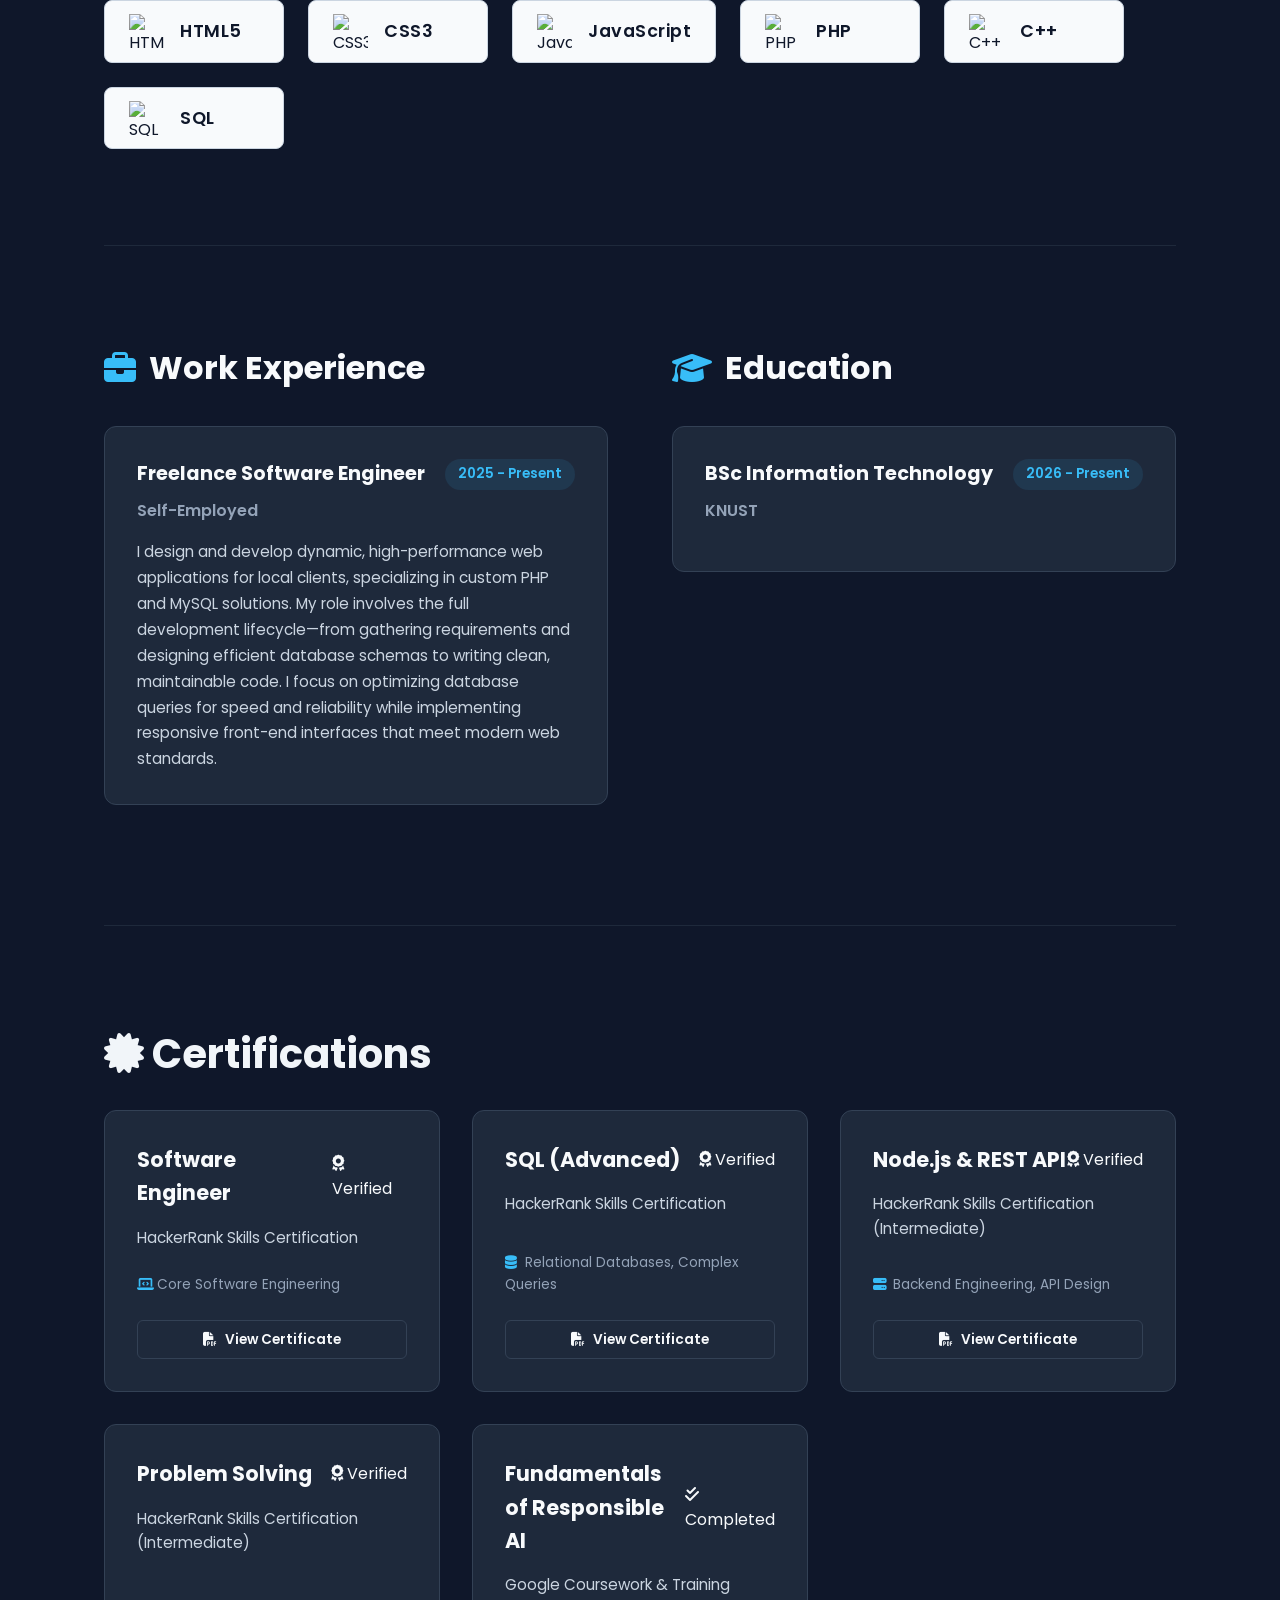
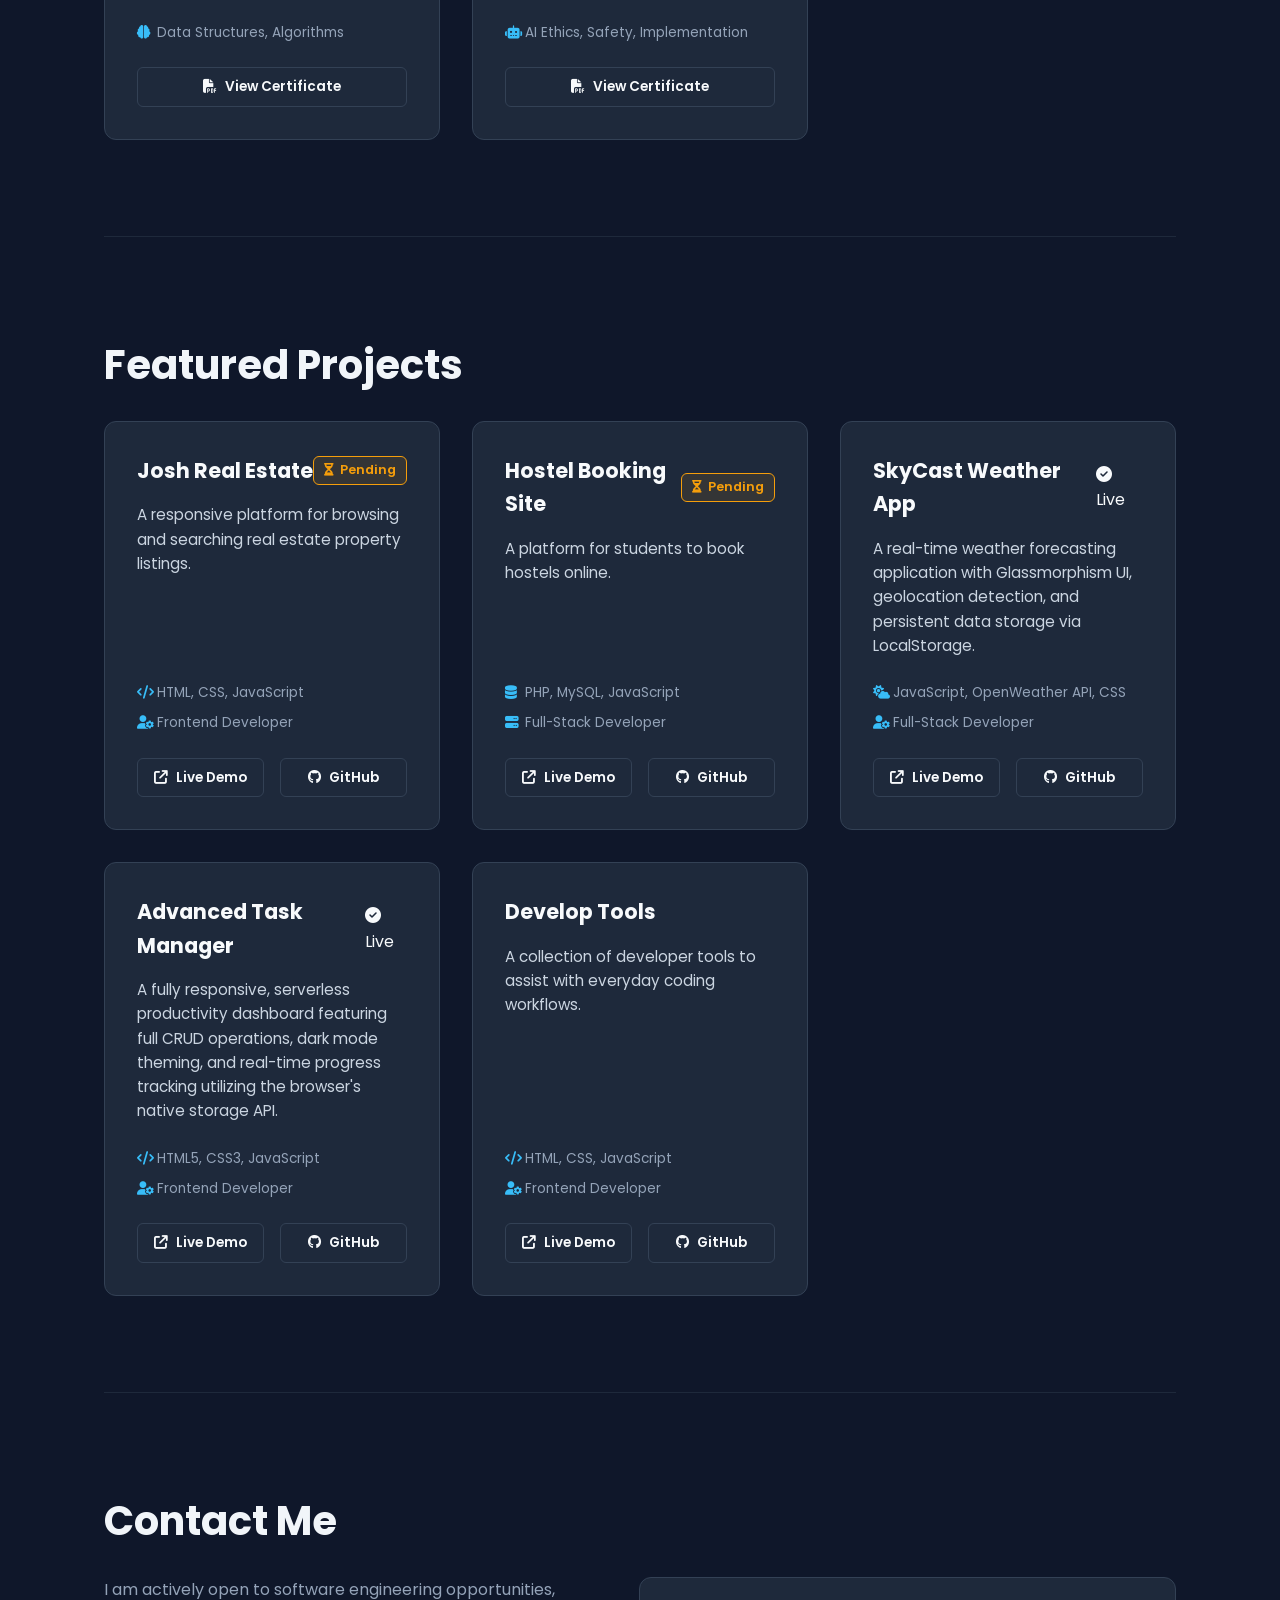
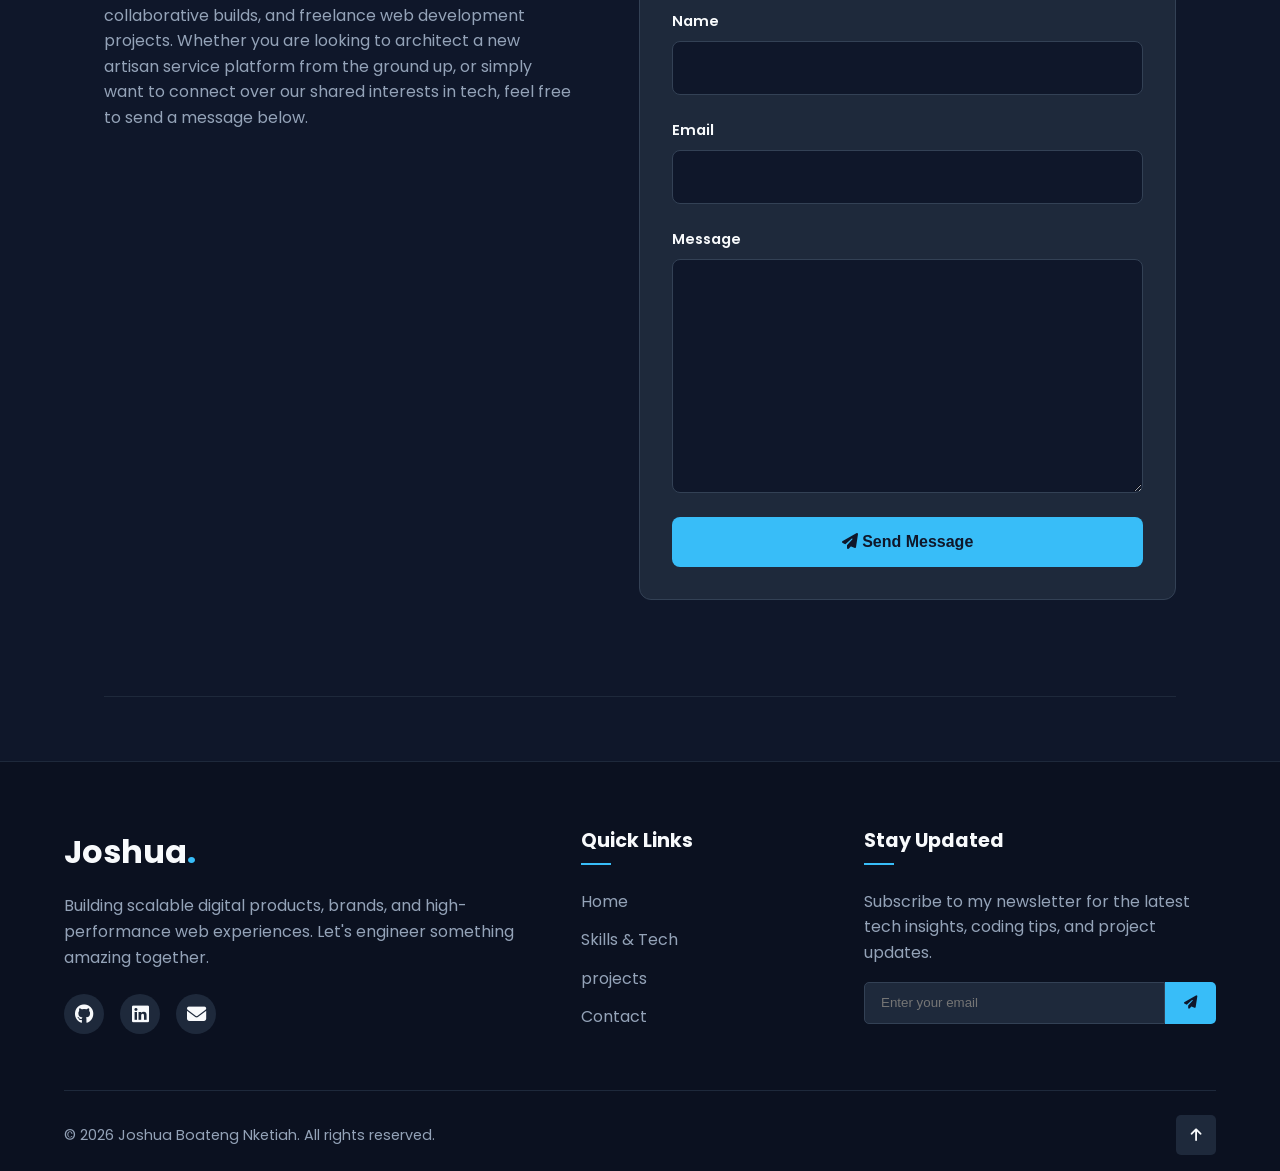
==== commit 4eb58786: "index.html" ====
--- a/index.html
+++ b/index.html
@@ -105,6 +105,10 @@
             <i class="fa-solid fa-briefcase"></i>
             <span>Experience</span>
           </a>
+          <a href="#certificates">
+            <i class="fa-solid fa-certificate"></i>
+            <span>Certifications</span>
+          </a>
           <a href="#projects">
             <i class="fa-solid fa-laptop-code"></i>
             <span>Projects</span>
@@ -189,6 +193,113 @@
       </div>
     </section>
 
+    <section id="certificates" class="projects-section">
+      <h2><i class="fa-solid fa-certificate"></i> Certifications</h2>
+      
+      <div class="projects-grid">
+        
+        <div class="project-card">
+          <div class="project-content">
+            <div class="project-title-row">
+              <h3>Software Engineer</h3>
+              <span class="badge success"><i class="fa-solid fa-award"></i> Verified</span>
+            </div>
+            <p class="project-desc">HackerRank Skills Certification</p>
+            
+            <div class="project-meta">
+              <span><i class="fa-solid fa-laptop-code"></i> Core Software Engineering</span>
+            </div>
+            
+            <div class="project-links">
+              <a href="assets/software_engineer certificate (2).pdf" target="_blank" class="btn-small">
+                <i class="fa-solid fa-file-pdf"></i> View Certificate
+              </a>
+            </div>
+          </div>
+        </div>
+
+        <div class="project-card">
+          <div class="project-content">
+            <div class="project-title-row">
+              <h3>SQL (Advanced)</h3>
+              <span class="badge success"><i class="fa-solid fa-award"></i> Verified</span>
+            </div>
+            <p class="project-desc">HackerRank Skills Certification</p>
+            
+            <div class="project-meta">
+              <span><i class="fa-solid fa-database"></i> Relational Databases, Complex Queries</span>
+            </div>
+            
+            <div class="project-links">
+              <a href="assets/sql_advanced certificate.pdf" target="_blank" class="btn-small">
+                <i class="fa-solid fa-file-pdf"></i> View Certificate
+              </a>
+            </div>
+          </div>
+        </div>
+
+        <div class="project-card">
+          <div class="project-content">
+            <div class="project-title-row">
+              <h3>Node.js & REST API</h3>
+              <span class="badge success"><i class="fa-solid fa-award"></i> Verified</span>
+            </div>
+            <p class="project-desc">HackerRank Skills Certification (Intermediate)</p>
+            
+            <div class="project-meta">
+              <span><i class="fa-solid fa-server"></i> Backend Engineering, API Design</span>
+            </div>
+            
+            <div class="project-links">
+              <a href="assets/nodejs_intermediate certificate.pdf" target="_blank" class="btn-small">
+                <i class="fa-solid fa-file-pdf"></i> View Certificate
+              </a>
+            </div>
+          </div>
+        </div>
+
+        <div class="project-card">
+          <div class="project-content">
+            <div class="project-title-row">
+              <h3>Problem Solving</h3>
+              <span class="badge success"><i class="fa-solid fa-award"></i> Verified</span>
+            </div>
+            <p class="project-desc">HackerRank Skills Certification (Intermediate)</p>
+            
+            <div class="project-meta">
+              <span><i class="fa-solid fa-brain"></i> Data Structures, Algorithms</span>
+            </div>
+            
+            <div class="project-links">
+              <a href="assets/problem_solving_intermediate certificate.pdf" target="_blank" class="btn-small">
+                <i class="fa-solid fa-file-pdf"></i> View Certificate
+              </a>
+            </div>
+          </div>
+        </div>
+
+        <div class="project-card">
+          <div class="project-content">
+            <div class="project-title-row">
+              <h3>Fundamentals of Responsible AI</h3>
+              <span class="badge success"><i class="fa-solid fa-check-double"></i> Completed</span>
+            </div>
+            <p class="project-desc">Google Coursework & Training</p>
+            
+            <div class="project-meta">
+              <span><i class="fa-solid fa-robot"></i> AI Ethics, Safety, Implementation</span>
+            </div>
+            
+            <div class="project-links">
+              <a href="assets/Google.pdf" target="_blank" class="btn-small">
+                <i class="fa-solid fa-file-pdf"></i> View Certificate
+              </a>
+            </div>
+          </div>
+        </div>
+
+      </div>
+    </section>
     <section id="projects" class="projects-section">
       <h2>Featured Projects</h2>
       
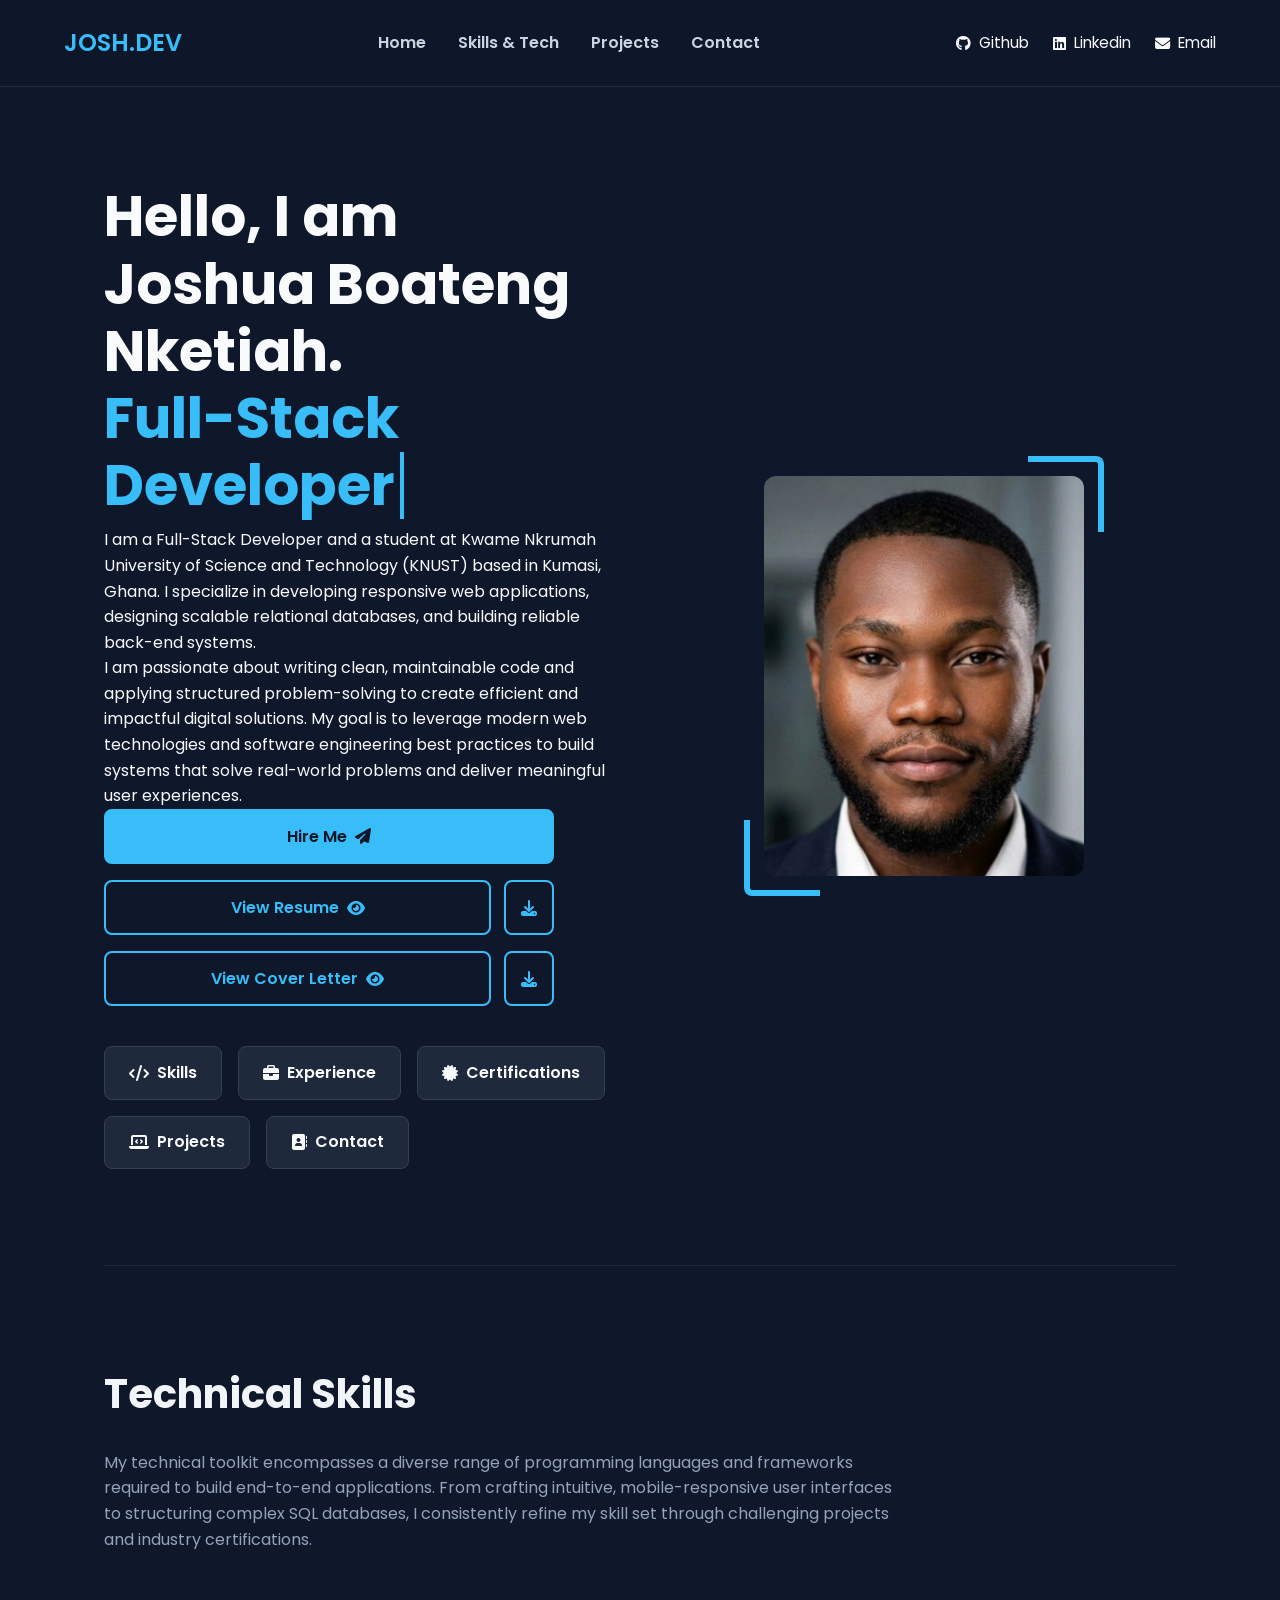
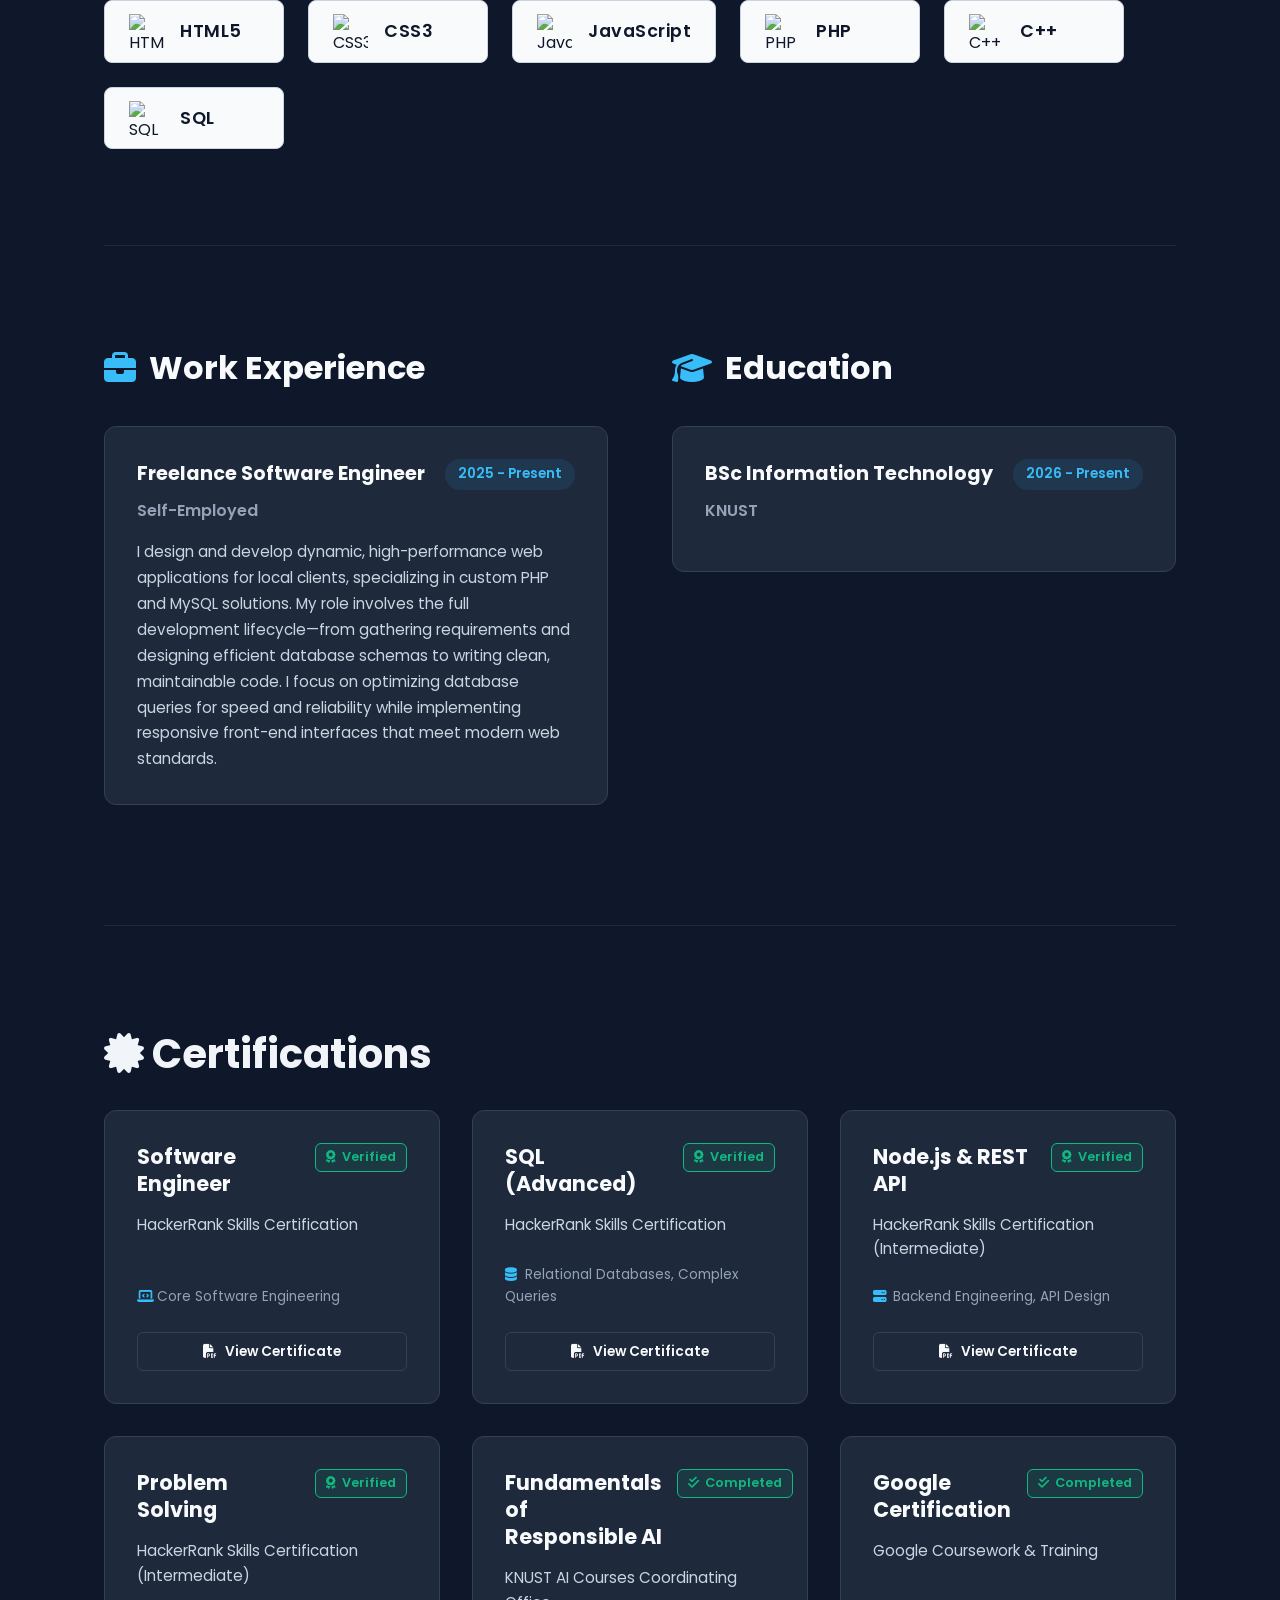
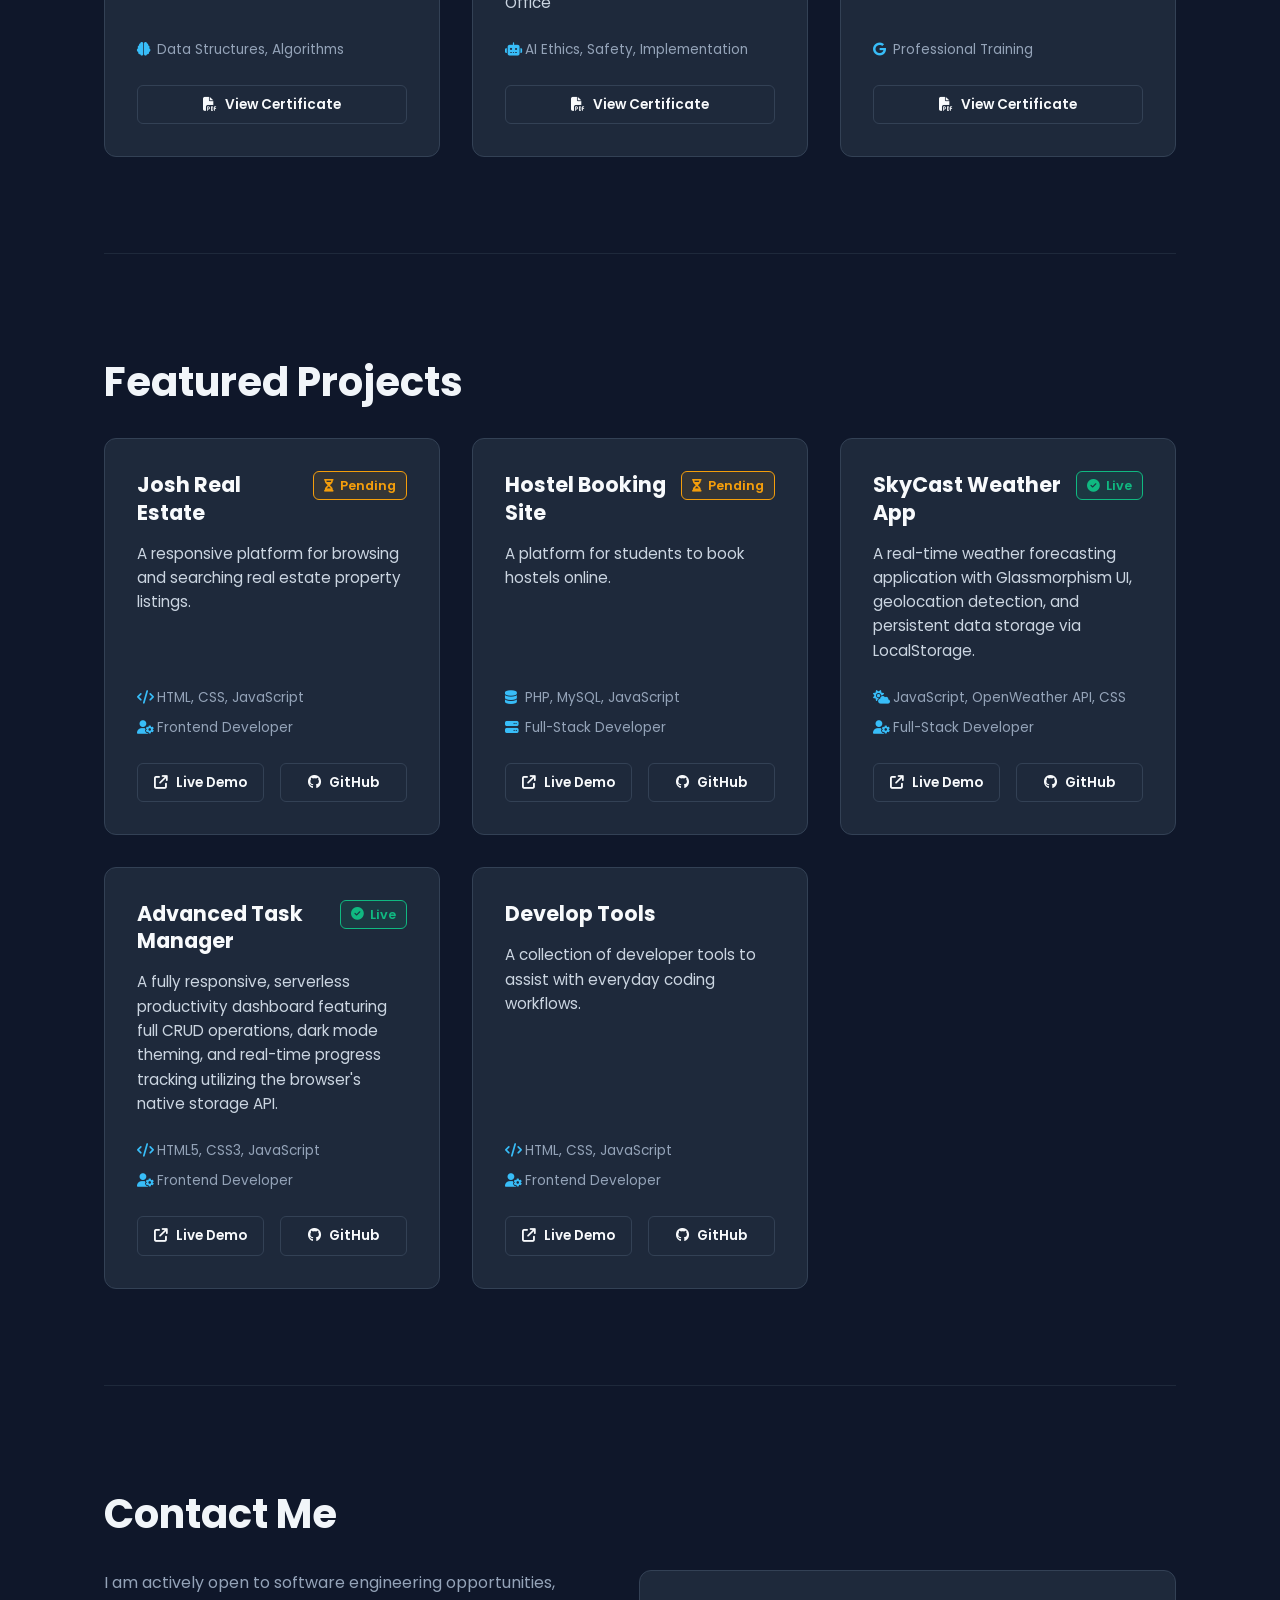
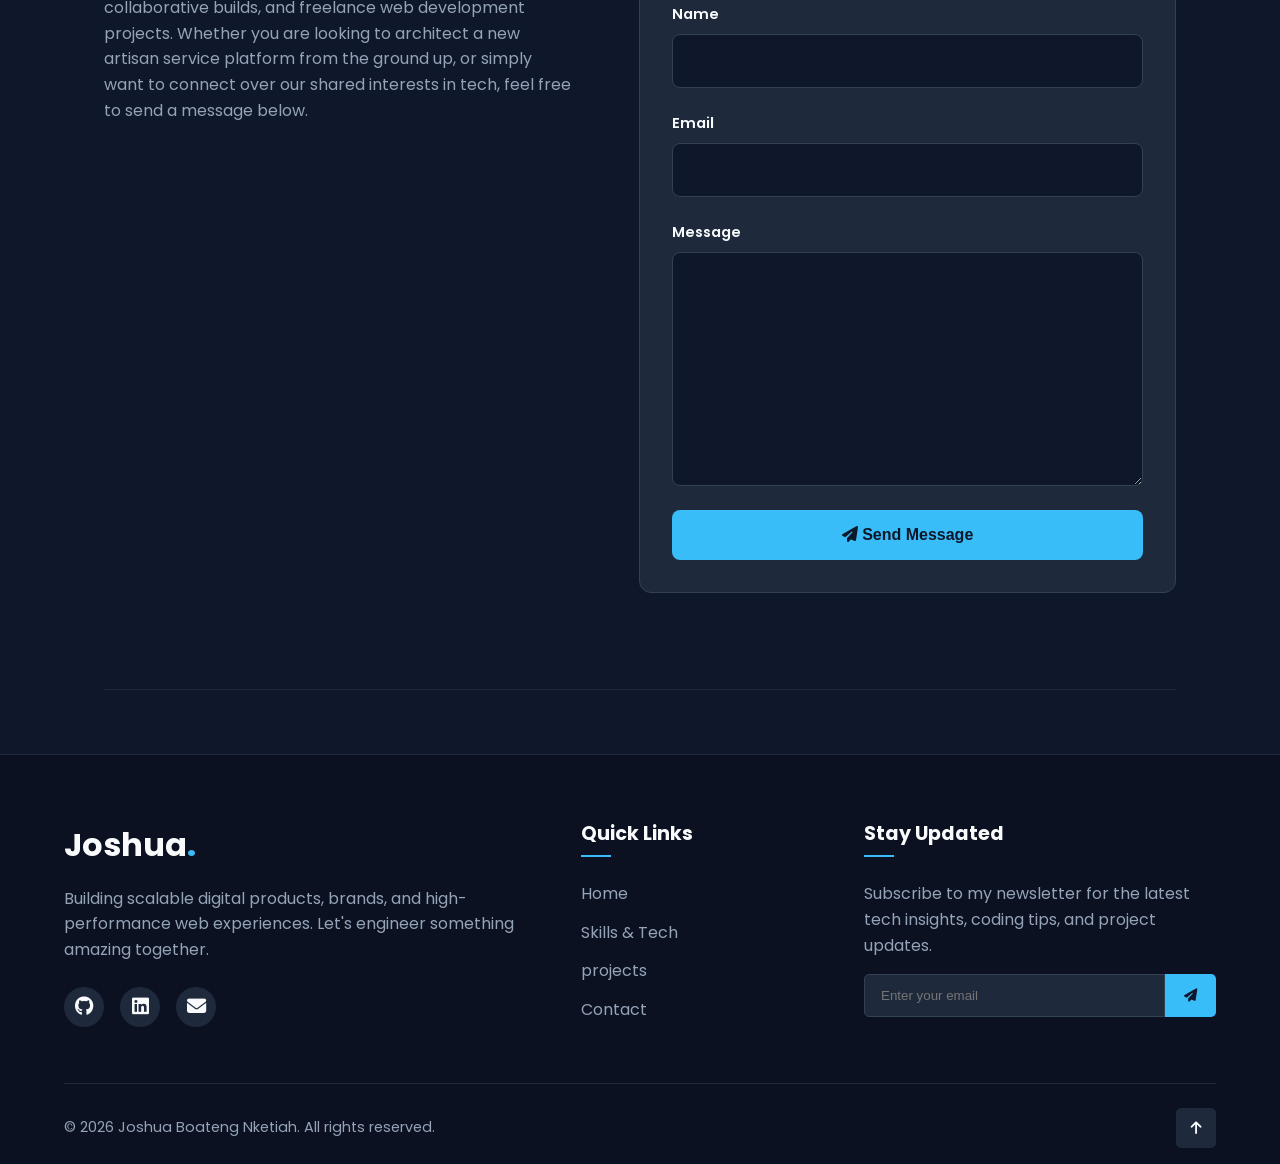
==== commit 3fbed1a4: "index.html" ====
--- a/index.html
+++ b/index.html
@@ -284,10 +284,30 @@
               <h3>Fundamentals of Responsible AI</h3>
               <span class="badge success"><i class="fa-solid fa-check-double"></i> Completed</span>
             </div>
+            <p class="project-desc">KNUST AI Courses Coordinating Office</p>
+            
+            <div class="project-meta">
+              <span><i class="fa-solid fa-robot"></i> AI Ethics, Safety, Implementation</span>
+            </div>
+            
+            <div class="project-links">
+              <a href="assets/CERTIFICATE_OF_COMPLETION (2).pdf" target="_blank" class="btn-small">
+                <i class="fa-solid fa-file-pdf"></i> View Certificate
+              </a>
+            </div>
+          </div>
+        </div>
+
+        <div class="project-card">
+          <div class="project-content">
+            <div class="project-title-row">
+              <h3>Google Certification</h3>
+              <span class="badge success"><i class="fa-solid fa-check-double"></i> Completed</span>
+            </div>
             <p class="project-desc">Google Coursework & Training</p>
             
             <div class="project-meta">
-              <span><i class="fa-solid fa-robot"></i> AI Ethics, Safety, Implementation</span>
+              <span><i class="fa-brands fa-google"></i> Professional Training</span>
             </div>
             
             <div class="project-links">
@@ -300,6 +320,7 @@
 
       </div>
     </section>
+
     <section id="projects" class="projects-section">
       <h2>Featured Projects</h2>
       
--- a/styles.css
+++ b/styles.css
@@ -3,14 +3,12 @@
 /* ==========================================================================
    GLOBAL RESET & TYPOGRAPHY
    ========================================================================== */
-/* Clears default browser padding/margins and applies border-box to prevent overflow issues */
 * {
   margin: 0;
   padding: 0;
   box-sizing: border-box;
 }
 
-/* Applies the Poppins font globally, smooths text rendering, sets dark theme background */
 body {
   font-family: 'Poppins', sans-serif;
   background-color: #0f172a;
@@ -19,17 +17,16 @@
   -webkit-font-smoothing: antialiased;
 }
 
-/* Enables smooth scrolling when clicking internal anchor links (e.g., #skills) */
 html {
   scroll-behavior: smooth;
 }
 
-/* Base styles for all anchor tags */
 a {
   text-decoration: none;
   color: inherit;
   transition: color 0.3s ease;
 }
+
 /* ==========================================================================
    NAVIGATION BAR
    ========================================================================== */
@@ -52,7 +49,6 @@
   color: #38bdf8;
 }
 
-/* Centers the desktop links */
 .desktop-links {
   display: flex;
   gap: 2rem;
@@ -71,8 +67,8 @@
 
 nav .right {
   display: flex;
-  align-items: center;
   gap: 1.5rem;
+  align-items: center;
 }
 
 nav .right a {
@@ -90,7 +86,7 @@
    MOBILE HAMBURGER MENU & SIDEBAR
    ========================================================================== */
 .mobile-nav-toggle {
-  display: none; /* Hidden by default on large screens */
+  display: none;
   background: none;
   border: none;
   color: #f8fafc;
@@ -107,7 +103,7 @@
 .sidebar {
   position: fixed;
   top: 0;
-  right: -100%; /* Hidden completely off the right side of the screen */
+  right: -100%; 
   width: 250px;
   height: 100vh;
   background-color: #1e293b;
@@ -122,7 +118,7 @@
 }
 
 .sidebar.active {
-  right: 0; /* Slides into view when active */
+  right: 0;
 }
 
 .sidebar a {
@@ -135,50 +131,20 @@
   color: #38bdf8;
 }
 
-
-/* Styles the logo text on the left of the navbar */
-.nav .left a {
-  font-size: 1.5rem;
-  font-weight: 600;
-  color: #38bdf8;
-}
-
-/* Aligns the social/contact links horizontally with a gap */
-nav .right {
-  display: flex;
-  gap: 1.5rem;
-}
-
-/* Styles the individual links and aligns the FontAwesome icons with the text */
-nav .right a {
-  display: flex;
-  align-items: center;
-  gap: 0.5rem;
-  font-size: 0.95rem;
-}
-
-/* Changes the color of navbar links when hovered */
-nav .right a:hover {
-  color: #38bdf8;
-}
-
 /* ==========================================================================
    MAIN CONTAINER & SECTIONS
    ========================================================================== */
-/* Centers the main content block and sets a maximum width for ultra-wide monitors */
 main {
   max-width: 1200px;
   margin: 0 auto;
   padding: 0 5%;
 }
 
-/* Standard padding for all major sections to create breathing room */
 section {
   padding: 6rem 0;
   border-bottom: 1px solid #1e293b;
 }
 
-/* Styles the main headers for sections like Skills, Projects, and Contact */
 section h2 {
   font-size: 2.5rem;
   margin-bottom: 1.5rem;
@@ -186,9 +152,8 @@
 }
 
 /* ==========================================================================
-   HERO SECTION (Upgraded Professional Typography)
-   ========================================================================== */
-/* Flexbox layout to sit text and headshot side-by-side on large screens */
+   HERO SECTION
+   ========================================================================== */
 .hero-section {
   display: flex;
   align-items: center;
@@ -197,12 +162,10 @@
   min-height: 80vh;
 }
 
-/* Forces the text container to take up equal space as the image */
 .hero-section .text {
   flex: 1;
 }
 
-/* Adds a sleek, small intro text above your name */
 .hero-greeting {
   font-size: 1.1rem;
   color: #38bdf8;
@@ -212,15 +175,13 @@
   text-transform: uppercase;
 }
 
-/* Makes your name the massive focal point */
 .hero-section .text h2 {
   font-size: 3.5rem;
-  color: #f8fafc; /* Crisp white */
+  color: #f8fafc;
   margin-bottom: 0.5rem;
   line-height: 1.2;
 }
 
-/* Highlights your specific roles below your name */
 .hero-role {
   font-size: 1.5rem;
   color: #94a3b8;
@@ -228,23 +189,20 @@
   font-weight: 400;
 }
 
-/* Refines the biography paragraph for perfect reading comfort */
 .hero-bio {
   font-size: 1.1rem;
-  color: #cbd5e1; /* A soft, premium silver/gray */
-  line-height: 1.8; /* Increases breathing room between lines */
+  color: #cbd5e1;
+  line-height: 1.8;
   margin-bottom: 2.5rem;
-  max-width: 600px; /* Prevents the text from stretching too wide and becoming hard to read */
-}
-
-/* Aligns hero buttons horizontally */
+  max-width: 600px; 
+}
+
 .hero-section .links {
   display: flex;
   gap: 1rem;
-  flex-wrap: wrap; /* Allows buttons to drop to next line on tiny screens */
-}
-
-/* Styling anchor tags to look like interactive buttons with FontAwesome icons */
+  flex-wrap: wrap;
+}
+
 .hero-section .links a {
   background-color: #1e293b;
   padding: 0.8rem 1.5rem;
@@ -257,14 +215,12 @@
   transition: all 0.3s ease;
 }
 
-/* Hover effect for hero buttons */
 .hero-section .links a:hover {
   background-color: #38bdf8;
   color: #0f172a;
   transform: translateY(-3px);
 }
 
-/* Centers the entire image container */
 .hero-section .headshot {
   flex: 1;
   display: flex;
@@ -272,25 +228,22 @@
   align-items: center;
 }
 
-/* The box holding the image. The padding creates the gap for the brackets! */
 .img-box {
   position: relative;
   padding: 20px; 
   display: inline-block;
 }
 
-/* The Portrait Image */
 .img-box img {
   width: 100%;
   max-width: 320px; 
-  aspect-ratio: 4 / 5; /* Forces a perfect professional portrait shape */
+  aspect-ratio: 4 / 5; 
   object-fit: cover;
-  object-position: center 20%; /* Keeps your face beautifully centered */
-  border-radius: 12px; /* Soft rounded corners like the reference */
+  object-position: center 20%; 
+  border-radius: 12px;
   display: block;
 }
 
-/* The Top-Right Bracket */
 .img-box::before {
   content: '';
   position: absolute;
@@ -300,10 +253,9 @@
   height: 70px;
   border-top: 6px solid #38bdf8; 
   border-right: 6px solid #38bdf8;
-  border-radius: 0 8px 0 0; /* Slight curve on the outside edge */
-}
-
-/* The Bottom-Left Bracket */
+  border-radius: 0 8px 0 0; 
+}
+
 .img-box::after {
   content: '';
   position: absolute;
@@ -313,20 +265,18 @@
   height: 70px;
   border-bottom: 6px solid #38bdf8;
   border-left: 6px solid #38bdf8;
-  border-radius: 0 0 0 8px; /* Slight curve on the outside edge */
-}
-
-/* ==========================================================================
-   SKILLS SECTION (Real SVG Logos & Horizontal Cards)
-   ========================================================================== */
-/* Styles the introductory text for the skills section */
+  border-radius: 0 0 0 8px; 
+}
+
+/* ==========================================================================
+   SKILLS SECTION
+   ========================================================================== */
 .skills-section .text {
   color: #94a3b8;
   margin-bottom: 3rem;
   max-width: 800px;
 }
 
-/* Uses Flexbox to align the cards side-by-side and wrap them to the next line if space runs out */
 .skills-section .cells {
   display: flex;
   flex-wrap: wrap;
@@ -334,34 +284,30 @@
   justify-content: flex-start;
 }
 
-/* Styles the individual rectangular cards to match your uploaded design */
 .skills-section .cell {
-  background-color: #f8fafc; /* Light background forces the colored logos to pop */
+  background-color: #f8fafc;
   padding: 0.8rem 1.5rem;
-  border-radius: 8px; /* Slightly rounded corners */
-  display: flex;
-  align-items: center; /* Perfectly centers the image and text vertically */
-  gap: 1rem; /* Spacing between the image and the text */
-  border: 1px solid #cbd5e1; /* Subtle border outline */
-  color: #0f172a; /* Dark text for contrast against the light card */
+  border-radius: 8px;
+  display: flex;
+  align-items: center; 
+  gap: 1rem; 
+  border: 1px solid #cbd5e1; 
+  color: #0f172a; 
   transition: transform 0.3s ease, box-shadow 0.3s ease;
-  min-width: 180px; /* Ensures all cards have a consistent minimum width */
-}
-
-/* Adds a hover animation that lifts the card and applies a drop shadow */
+  min-width: 180px; 
+}
+
 .skills-section .cell:hover {
   transform: translateY(-5px);
   box-shadow: 0 10px 20px rgba(0,0,0,0.3);
 }
 
-/* Constrains the real logo SVG images so they fit perfectly inside the card */
 .skills-section .cell img {
   width: 35px;
   height: 35px;
-  object-fit: contain; /* Prevents the image from stretching or distorting */
-}
-
-/* Styles the technology name text written next to the logo */
+  object-fit: contain; 
+}
+
 .skills-section .cell span {
   font-weight: 600;
   font-size: 1.1rem;
@@ -369,9 +315,8 @@
 }
 
 /* ==========================================================================
-   PROJECTS SECTION
-   ========================================================================== */
-/* Flexbox to lay out the project title/icon next to the project description */
+   PROJECTS / TESTIMONY SECTION
+   ========================================================================== */
 .testimony-section .group {
   display: flex;
   background-color: #1e293b;
@@ -381,7 +326,6 @@
   border: 1px solid #334155;
 }
 
-/* Styles the left column of the project card (Icon and Title) */
 .testimony-section .person-details {
   flex: 0 0 250px;
   text-align: center;
@@ -389,27 +333,23 @@
   padding-right: 2rem;
 }
 
-/* Styles the FontAwesome icon representing the project */
 .person-icon {
   font-size: 3rem;
   color: #38bdf8;
   margin-bottom: 1rem;
 }
 
-/* Styles the project name */
 .testimony-section .person-details p:nth-of-type(1) {
   font-weight: 600;
   font-size: 1.1rem;
   color: #f8fafc;
 }
 
-/* Styles the project subtitle/category */
 .testimony-section .person-details p:nth-of-type(2) {
   font-size: 0.85rem;
   color: #94a3b8;
 }
 
-/* Styles the main project description paragraph */
 .testimony-section .text {
   flex: 1;
   font-style: italic;
@@ -421,19 +361,16 @@
 /* ==========================================================================
    CONTACT SECTION
    ========================================================================== */
-/* Places the contact info and the form side-by-side */
 .contact-section .group {
   display: flex;
   gap: 4rem;
 }
 
-/* Styles the text prompting the user to reach out */
 .contact-section .text {
   flex: 1;
   color: #94a3b8;
 }
 
-/* Flexbox to structure the form inputs in a vertical column */
 .contact-section form {
   flex: 1;
   display: flex;
@@ -444,14 +381,12 @@
   border: 1px solid #334155;
 }
 
-/* Styles the input labels */
 .contact-section label {
   margin-bottom: 0.5rem;
   font-weight: 600;
   font-size: 0.9rem;
 }
 
-/* Standardizes the look of all text inputs and textareas */
 .contact-section input,
 .contact-section textarea {
   background-color: #0f172a;
@@ -461,17 +396,15 @@
   border-radius: 8px;
   margin-bottom: 1.5rem;
   font-family: inherit;
-  resize: vertical; /* Only allows the user to resize textareas vertically */
-}
-
-/* Highlights the input field with a blue border when the user is typing in it */
+  resize: vertical;
+}
+
 .contact-section input:focus,
 .contact-section textarea:focus {
   outline: none;
   border-color: #38bdf8;
 }
 
-/* Styles the final submit button */
 .contact-section button {
   background-color: #38bdf8;
   color: #0f172a;
@@ -484,7 +417,6 @@
   transition: background-color 0.3s ease;
 }
 
-/* Hover effect for the submit button */
 .contact-section button:hover {
   background-color: #0ea5e9;
 }
@@ -492,77 +424,68 @@
 /* ==========================================================================
    PORTFOLIO ACTIONS (Resume & Cover Letter Buttons)
    ========================================================================== */
-/* Container holding all the new action buttons, adding spacing below the bio */
 .portfolio-actions {
   display: flex;
   flex-direction: column;
   gap: 1rem;
-  margin-bottom: 2.5rem; /* Creates breathing room before the section anchor links */
-  max-width: 450px; /* Keeps the buttons from stretching too wide on desktop monitors */
-}
-
-/* Base button styling for consistent sizing, fonts, and flexbox alignment across all 5 buttons */
+  margin-bottom: 2.5rem; 
+  max-width: 450px; 
+}
+
 .btn {
   display: flex;
   justify-content: center;
   align-items: center;
-  gap: 0.5rem; /* Space between the text and the FontAwesome icon */
+  gap: 0.5rem; 
   padding: 0.8rem 1.5rem;
-  border-radius: 8px; /* Matches the border-radius of your hero buttons and inputs */
+  border-radius: 8px; 
   font-weight: 600;
   font-size: 1rem;
-  transition: all 0.3s ease; /* Ensures hover effects are smooth, not instant */
+  transition: all 0.3s ease; 
   cursor: pointer;
 }
 
-/* Primary 'Hire Me' button - Solid blue background with dark text */
 .btn-primary {
-  background-color: #38bdf8; /* Matches your theme's primary accent color */
-  color: #0f172a; /* Dark text creates high contrast against the bright blue */
+  background-color: #38bdf8; 
+  color: #0f172a; 
   border: 2px solid #38bdf8;
-  width: 100%; /* Forces the button to span the full width of its container */
-}
-
-/* Lift and glow effect on hover for the primary button to make it feel interactive */
+  width: 100%; 
+}
+
 .btn-primary:hover {
-  background-color: #0ea5e9; /* Slightly darker blue on hover */
+  background-color: #0ea5e9; 
   border-color: #0ea5e9;
-  transform: translateY(-3px); /* Physically lifts the button up */
-  box-shadow: 0 10px 20px rgba(56, 189, 248, 0.2); /* Casts a soft blue shadow beneath it */
-}
-
-/* Flexbox container that groups the 'View' and 'Download' buttons horizontally on one line */
+  transform: translateY(-3px); 
+  box-shadow: 0 10px 20px rgba(56, 189, 248, 0.2); 
+}
+
 .document-group {
   display: flex;
   gap: 0.8rem;
   width: 100%;
 }
 
-/* Outline buttons for 'View Resume/Cover Letter' - Transparent background, blue border */
 .btn-outline {
-  background-color: transparent; /* Lets the dark theme background show through */
+  background-color: transparent; 
   color: #38bdf8;
   border: 2px solid #38bdf8;
-  flex-grow: 1; /* Tells the 'View' button to expand and take up all remaining space in the row */
-}
-
-/* Applies a subtle blue background tint and lifts the outline buttons on hover */
+  flex-grow: 1; 
+}
+
 .btn-outline:hover {
   background-color: rgba(56, 189, 248, 0.1); 
   transform: translateY(-3px);
 }
 
-/* Small square download buttons sitting next to the 'View' buttons */
 .btn-icon {
   background-color: transparent;
   color: #38bdf8;
   border: 2px solid #38bdf8;
-  width: 50px; /* Setting a fixed width ensures it remains a perfect square */
+  width: 50px; 
   padding: 0;
-  flex-shrink: 0; /* Prevents the button from shrinking on smaller mobile screens */
-}
-
-/* Inverts the colors on hover, making the button solid blue with a dark icon */
+  flex-shrink: 0; 
+}
+
 .btn-icon:hover {
   background-color: #38bdf8;
   color: #0f172a;
@@ -570,133 +493,44 @@
 }
 
 /* ==========================================================================
-   MOBILE RESPONSIVENESS (Media Queries)
-   Ensures the layout shifts beautifully on tablets and smartphones
-   ========================================================================== */
-@media (max-width: 850px) {
-  /* Stacks the hero text and image vertically instead of side-by-side */
-  .hero-section {
-    flex-direction: column-reverse;
-    text-align: center;
-    gap: 2rem;
-  }
-
-  /* Adjusts the hero name size for tablets */
-  .hero-section .text h2 {
-    font-size: 2.5rem;
-  }
-  
-  /* Adjusts the role font size for tablets */
-  .hero-role {
-    font-size: 1.2rem;
-  }
-  
-  /* Centers the bio paragraph on mobile layouts */
-  .hero-bio {
-    margin: 0 auto 2rem auto; 
-  }
-
-  /* Centers the hero buttons */
-  .hero-section .links {
-    justify-content: center;
-  }
-
-  /* Centers the portfolio action buttons container on mobile/tablet screens */
-  .portfolio-actions {
-    margin: 0 auto 2.5rem auto;
-  }
-
-  /* Stacks the project title box above the description */
-  .testimony-section .group {
-    flex-direction: column;
-    text-align: center;
-  }
-
-  /* Adjusts the project left column to sit on top */
-  .testimony-section .person-details {
-    flex: auto;
-    border-right: none;
-    border-bottom: 1px solid #334155;
-    padding-right: 0;
-    padding-bottom: 1.5rem;
-  }
-
-  /* Stacks the contact text above the form */
-  .contact-section .group {
-    flex-direction: column;
-  }
-}
-
-@media (max-width: 600px) {
-  /* Compresses the navbar on phones so links don't break the layout */
-  nav {
-    flex-direction: column;
-    gap: 1rem;
-  }
-  
-  /* Shrinks the hero name slightly more for small phone screens */
-  .hero-section .text h2 {
-    font-size: 2.2rem;
-  }
-
-  /* Centers the skill cards on a phone screen */
-  .skills-section .cells {
-    justify-content: center; 
-  }
-  
-  /* Forces the skill cards to stack and take full width on tiny screens */
-  .skills-section .cell {
-    width: 100%; 
-    justify-content: center; /* Centers the logo and text inside the stacked card */
-  }
-}
-
-/* ==========================================================================
    ADVANCED FOOTER SECTION
    ========================================================================== */
-/* Main wrapper styling: sets a distinct dark background to separate it from the main content */
 .advanced-footer {
-  background-color: #0b1120; /* Slightly darker than your main background */
+  background-color: #0b1120;
   border-top: 1px solid #1e293b;
   padding: 4rem 5% 1rem 5%;
   margin-top: 4rem;
   color: #94a3b8;
 }
 
-/* Flexbox grid to arrange the three columns side-by-side with equal spacing */
 .footer-top {
   display: flex;
-  flex-wrap: wrap; /* Allows columns to wrap to the next line on small screens */
+  flex-wrap: wrap; 
   justify-content: space-between;
   gap: 3rem;
   margin-bottom: 3rem;
 }
 
-/* Assigns flex values so the brand column takes up more space than the links */
 .footer-brand { flex: 2; min-width: 250px; }
 .footer-links { flex: 1; min-width: 150px; }
 .footer-newsletter { flex: 1.5; min-width: 250px; }
 
-/* Styles the Brand Logo Text */
 .footer-brand h2 {
   color: #f8fafc;
   font-size: 2rem;
   margin-bottom: 1rem;
 }
 
-/* Styles the colored dot at the end of your name */
 .accent-dot {
   color: #38bdf8;
 }
 
-/* Styles the social media icons container */
 .footer-socials {
   display: flex;
   gap: 1rem;
   margin-top: 1.5rem;
 }
 
-/* Styles the individual social media icons */
 .footer-socials a {
   width: 40px;
   height: 40px;
@@ -705,19 +539,17 @@
   display: flex;
   align-items: center;
   justify-content: center;
-  border-radius: 50%; /* Makes the icons perfectly circular */
+  border-radius: 50%; 
   font-size: 1.2rem;
   transition: all 0.3s ease;
 }
 
-/* Adds a hover effect that lifts the icon and turns it blue */
 .footer-socials a:hover {
   background-color: #38bdf8;
   color: #0f172a;
   transform: translateY(-5px);
 }
 
-/* Styles the column headers (e.g., "Quick Links") */
 .footer-top h3 {
   color: #f8fafc;
   font-size: 1.2rem;
@@ -726,7 +558,6 @@
   padding-bottom: 0.5rem;
 }
 
-/* Creates a small blue underline beneath the column headers */
 .footer-top h3::after {
   content: '';
   position: absolute;
@@ -737,46 +568,40 @@
   background-color: #38bdf8;
 }
 
-/* Removes bullet points from the quick links list */
 .footer-links ul {
   list-style: none;
 }
 
-/* Adds spacing between the links */
 .footer-links li {
   margin-bottom: 0.8rem;
 }
 
-/* Hover effect for the quick links that nudges them slightly to the right */
 .footer-links a:hover {
   color: #38bdf8;
   padding-left: 5px;
 }
 
-/* Flexbox layout to align the email input and the submit button on the same line */
 .newsletter-form {
   display: flex;
   margin-top: 1rem;
 }
 
-/* Styles the email text input field */
 .newsletter-form input {
   flex: 1;
   background-color: #1e293b;
   border: 1px solid #334155;
   color: #f8fafc;
   padding: 0.8rem 1rem;
-  border-radius: 5px 0 0 5px; /* Rounds the left corners only */
+  border-radius: 5px 0 0 5px; 
   outline: none;
 }
 
-/* Styles the submit button */
 .newsletter-form button {
   background-color: #38bdf8;
   color: #0f172a;
   border: none;
   padding: 0 1.2rem;
-  border-radius: 0 5px 5px 0; /* Rounds the right corners only */
+  border-radius: 0 5px 5px 0; 
   cursor: pointer;
   transition: background-color 0.3s ease;
 }
@@ -785,7 +610,6 @@
   background-color: #0ea5e9;
 }
 
-/* Styles the bottom copyright bar */
 .footer-bottom {
   display: flex;
   justify-content: space-between;
@@ -795,7 +619,6 @@
   font-size: 0.9rem;
 }
 
-/* Styles the 'Back to Top' floating arrow button */
 .back-to-top {
   background-color: #1e293b;
   color: #f8fafc;
@@ -811,24 +634,6 @@
 .back-to-top:hover {
   background-color: #38bdf8;
   color: #0f172a;
-}
-
-/* ==========================================================================
-   MOBILE RESPONSIVENESS (FOOTER)
-   ========================================================================== */
-@media (max-width: 768px) {
-  /* Forces the columns to stack vertically on small screens */
-  .footer-top {
-    flex-direction: column;
-    gap: 2rem;
-  }
-  
-  /* Centers the copyright and back-to-top button on small screens */
-  .footer-bottom {
-    flex-direction: column;
-    text-align: center;
-    gap: 1rem;
-  }
 }
 
 /* ==========================================================================
@@ -842,7 +647,7 @@
 }
 
 .typing-text {
-  color: #38bdf8; /* Blue accent color for the changing text */
+  color: #38bdf8; 
 }
 
 .cursor {
@@ -858,29 +663,19 @@
   50% { opacity: 0; }
 }
 
-@media (max-width: 850px) {
-  .hero-title {
-    font-size: 2.5rem;
-  }
-}
-
 /* ==========================================================================
    RESUME SECTION (Experience & Education)
    ========================================================================== */
-
-/* Flexbox container to place the two columns side-by-side on desktop */
 .resume-container {
   display: flex;
   gap: 4rem;
   width: 100%;
 }
 
-/* Gives each column equal width */
 .resume-column {
   flex: 1;
 }
 
-/* Styles the section headers (e.g., "Work Experience" with the icon) */
 .resume-column h2 {
   font-size: 2rem;
   color: #f8fafc;
@@ -890,12 +685,10 @@
   gap: 0.8rem;
 }
 
-/* Styles the FontAwesome icon next to the section header */
 .resume-column h2 i {
   color: #38bdf8;
 }
 
-/* The card representing a single job or degree */
 .resume-item {
   background-color: #1e293b;
   border: 1px solid #334155;
@@ -905,18 +698,16 @@
   transition: transform 0.3s ease;
 }
 
-/* Lifts the card slightly when the user hovers over it */
 .resume-item:hover {
   transform: translateY(-5px);
 }
 
-/* Places the job/degree title and the date on the same row */
 .resume-header {
   display: flex;
   justify-content: space-between;
   align-items: center;
   margin-bottom: 0.5rem;
-  flex-wrap: wrap; /* Allows the date to drop down on very small screens */
+  flex-wrap: wrap; 
 }
 
 .resume-header h3 {
@@ -924,7 +715,6 @@
   color: #f8fafc;
 }
 
-/* Styles the date pill (e.g., "2025 - Present") */
 .resume-date {
   background-color: rgba(56, 189, 248, 0.1);
   color: #38bdf8;
@@ -934,14 +724,12 @@
   font-weight: 600;
 }
 
-/* Styles the company or school name */
 .resume-company {
   color: #94a3b8;
   font-weight: 600;
   margin-bottom: 1rem;
 }
 
-/* Styles the paragraph describing what you did at the job */
 .resume-description {
   color: #cbd5e1;
   font-size: 0.95rem;
@@ -951,16 +739,12 @@
 /* ==========================================================================
    PROJECTS SECTION (6-Card CSS Grid)
    ========================================================================== */
-
-/* Uses CSS Grid to automatically place cards side-by-side. 
-   auto-fit and minmax ensure the grid breaks down to 1 column on mobile natively. */
 .projects-grid {
   display: grid;
   grid-template-columns: repeat(auto-fit, minmax(320px, 1fr));
   gap: 2rem;
 }
 
-/* The physical card container for each project */
 .project-card {
   background-color: #1e293b;
   border: 1px solid #334155;
@@ -971,56 +755,66 @@
   transition: transform 0.3s ease, box-shadow 0.3s ease;
 }
 
-/* Hover effect for the project cards */
 .project-card:hover {
   transform: translateY(-5px);
   box-shadow: 0 10px 20px rgba(0,0,0,0.2);
   border-color: #38bdf8;
 }
 
-/* Forces the content to take up remaining height so buttons align at the bottom */
 .project-content {
   display: flex;
   flex-direction: column;
   height: 100%;
 }
 
-/* Aligns the project title and the "Pending" badge horizontally */
+/* --- THE FIX: Aligns items at the top and adds a gap --- */
 .project-title-row {
   display: flex;
   justify-content: space-between;
-  align-items: center;
+  align-items: flex-start; 
   margin-bottom: 1rem;
+  gap: 15px;
 }
 
 .project-title-row h3 {
   color: #f8fafc;
   font-size: 1.3rem;
-}
-
-/* Styles the warning orange pending badge for unfinished projects */
+  line-height: 1.3;
+  margin: 0;
+}
+
+/* --- THE FIX: Base Badge Styles + Success Class Added --- */
+.badge {
+  padding: 0.2rem 0.6rem;
+  border-radius: 6px;
+  font-size: 0.8rem;
+  font-weight: 600;
+  display: inline-flex;
+  align-items: center;
+  gap: 0.4rem;
+  white-space: nowrap; 
+  flex-shrink: 0; 
+}
+
 .badge.pending {
   background-color: rgba(245, 158, 11, 0.1);
   color: #f59e0b;
   border: 1px solid #f59e0b;
-  padding: 0.2rem 0.6rem;
-  border-radius: 6px;
-  font-size: 0.8rem;
-  font-weight: 600;
-  display: flex;
-  align-items: center;
-  gap: 0.4rem;
-}
-
-/* The project description text */
+}
+
+.badge.success {
+  background-color: rgba(16, 185, 129, 0.1);
+  color: #10b981;
+  border: 1px solid #10b981;
+}
+
 .project-desc {
   color: #cbd5e1;
   font-size: 0.95rem;
   margin-bottom: 1.5rem;
-  flex-grow: 1; /* Pushes the tech-stack meta tags down to the bottom */
-}
-
-/* Container for the Tech Stack and Role text */
+  flex-grow: 1; 
+}
+
 .project-meta {
   display: flex;
   flex-direction: column;
@@ -1030,19 +824,16 @@
   color: #94a3b8;
 }
 
-/* Adds a subtle blue tint to the FontAwesome icons next to the Tech Stack */
 .project-meta i {
   color: #38bdf8;
-  width: 16px; /* Ensures icons align perfectly vertically */
-}
-
-/* Container for the Live Demo and GitHub buttons */
+  width: 16px; 
+}
+
 .project-links {
   display: flex;
   gap: 1rem;
 }
 
-/* Styles the small outline buttons inside the project cards */
 .btn-small {
   background-color: transparent;
   color: #f8fafc;
@@ -1055,11 +846,10 @@
   align-items: center;
   gap: 0.5rem;
   transition: all 0.3s ease;
-  flex: 1; /* Makes both buttons take up exactly 50% width */
+  flex: 1; 
   justify-content: center;
 }
 
-/* Hover effect specifically for project buttons */
 .btn-small:hover {
   background-color: #38bdf8;
   border-color: #38bdf8;
@@ -1067,95 +857,75 @@
 }
 
 /* ==========================================================================
-   MOBILE RESPONSIVENESS (Media Queries)
-   ========================================================================== */
-@media (max-width: 850px) {
-  /* Stacks the Work Experience and Education columns vertically on tablets and phones */
-  .resume-container {
-    flex-direction: column;
-    gap: 2rem;
-  }
-}
-
-/* ==========================================================================
-   CUSTOM MODAL (Project Under Construction)
-   ========================================================================== */
-
-/* The dark overlay that covers the entire screen behind the modal */
+   CUSTOM MODAL
+   ========================================================================== */
 .modal-overlay {
   position: fixed;
   top: 0;
   left: 0;
   width: 100%;
   height: 100%;
-  background: rgba(15, 23, 42, 0.85); /* Matches your dark theme background with transparency */
-  display: none; /* Hidden by default until JS triggers it */
-  justify-content: center; /* Centers horizontally */
-  align-items: center; /* Centers vertically */
-  z-index: 2000; /* Ensures it sits on top of everything, including the sticky nav */
-  padding: 20px; /* Prevents the modal from touching screen edges on mobile devices */
-  backdrop-filter: blur(5px); /* Adds a premium blur effect to the background */
-}
-
-/* The actual box containing the message */
+  background: rgba(15, 23, 42, 0.85); 
+  display: none; 
+  justify-content: center; 
+  align-items: center; 
+  z-index: 2000; 
+  padding: 20px; 
+  backdrop-filter: blur(5px); 
+}
+
 .modal-content {
-  background-color: #1e293b; /* Matches your project card backgrounds */
-  color: #f8fafc; /* Standard crisp white text */
+  background-color: #1e293b; 
+  color: #f8fafc; 
   padding: 2.5rem 2rem;
-  border-radius: 12px; /* Matches your existing border radii */
+  border-radius: 12px; 
   max-width: 450px;
   width: 100%;
   text-align: center;
-  box-shadow: 0 15px 30px rgba(0, 0, 0, 0.5); /* Deep shadow for 3D pop */
-  border: 1px solid #334155; /* Subtle border matching your cards */
-  animation: slideUpFade 0.3s ease-out forwards; /* Smooth entrance animation */
-}
-
-/* FontAwesome icon styling inside the modal */
+  box-shadow: 0 15px 30px rgba(0, 0, 0, 0.5); 
+  border: 1px solid #334155; 
+  animation: slideUpFade 0.3s ease-out forwards; 
+}
+
 .modal-icon {
   font-size: 3.5rem;
-  color: #38bdf8; /* Your primary brand blue */
+  color: #38bdf8; 
   margin-bottom: 1.5rem;
 }
 
-/* Heading inside the modal */
 .modal-content h2 {
   font-size: 1.5rem;
   margin-bottom: 1rem;
   color: #f8fafc;
 }
 
-/* Description paragraph inside the modal */
 .modal-content p {
-  color: #cbd5e1; /* Soft silver text for readability */
+  color: #cbd5e1; 
   font-size: 0.95rem;
   line-height: 1.6;
   margin-bottom: 2rem;
 }
 
-/* The 'Got it!' close button */
 .modal-btn {
-  background-color: #38bdf8; /* Primary blue */
-  color: #0f172a; /* Dark text for contrast */
+  background-color: #38bdf8; 
+  color: #0f172a; 
   border: none;
   padding: 0.8rem 2rem;
-  border-radius: 8px; /* Matches your other buttons */
+  border-radius: 8px; 
   font-weight: 600;
   font-size: 1rem;
   cursor: pointer;
   transition: all 0.3s ease;
-  font-family: inherit; /* Inherits Poppins */
-  width: 100%; /* Makes it full width inside the modal for a modern look */
-}
-
-/* Hover state for the close button */
+  font-family: inherit; 
+  width: 100%; 
+}
+
 .modal-btn:hover {
-  background-color: #0ea5e9; /* Darker blue on hover */
-  transform: translateY(-2px); /* Slight lift */
-  box-shadow: 0 5px 15px rgba(56, 189, 248, 0.2); /* Soft blue glow */
-}
-
-/* Keyframe animation for the modal entrance */
+  background-color: #0ea5e9; 
+  transform: translateY(-2px); 
+  box-shadow: 0 5px 15px rgba(56, 189, 248, 0.2); 
+}
+
 @keyframes slideUpFade {
   from {
     opacity: 0;
@@ -1165,34 +935,40 @@
     opacity: 1;
     transform: translateY(0);
   }
-}/* ==========================================================================
-   MOBILE NAV FIX (Overrides any old stacking rules)
+}
+
+/* ==========================================================================
+   MOBILE RESPONSIVENESS
    ========================================================================== */
 @media (max-width: 850px) {
-  /* 1. Forces the navbar to stay on one single horizontal line */
+  .hero-section {
+    flex-direction: column-reverse;
+    text-align: center;
+    gap: 2rem;
+  }
+  .hero-section .text h2 { font-size: 2.5rem; }
+  .hero-role { font-size: 1.2rem; }
+  .hero-bio { margin: 0 auto 2rem auto; }
+  .hero-section .links { justify-content: center; }
+  .portfolio-actions { margin: 0 auto 2.5rem auto; }
+  .resume-container { flex-direction: column; gap: 2rem; }
+  
   nav {
     flex-direction: row !important;
     justify-content: space-between !important;
     padding: 1rem 5% !important;
   }
-
-  /* 2. Hides the desktop links so they don't show up outside the sidebar */
-  .desktop-links {
-    display: none !important;
+  .desktop-links { display: none !important; }
+  .mobile-nav-toggle { display: block !important; }
+  .hide-text-mobile { display: none !important; }
+  nav .right { gap: 1rem !important; }
+}
+
+@media (max-width: 600px) {
+  .hero-section .text h2 { font-size: 2.2rem; }
+  .skills-section .cells { justify-content: center; }
+  .skills-section .cell {
+    width: 100%; 
+    justify-content: center; 
   }
-
-  /* 3. Forces the hamburger menu icon to appear */
-  .mobile-nav-toggle {
-    display: block !important;
-  }
-
-  /* 4. Hides the words next to your social icons to save space */
-  .hide-text-mobile {
-    display: none !important;
-  }
-
-  /* 5. Shrinks the gap between your social icons so everything fits */
-  nav .right {
-    gap: 1rem !important;
-  }
-}+}
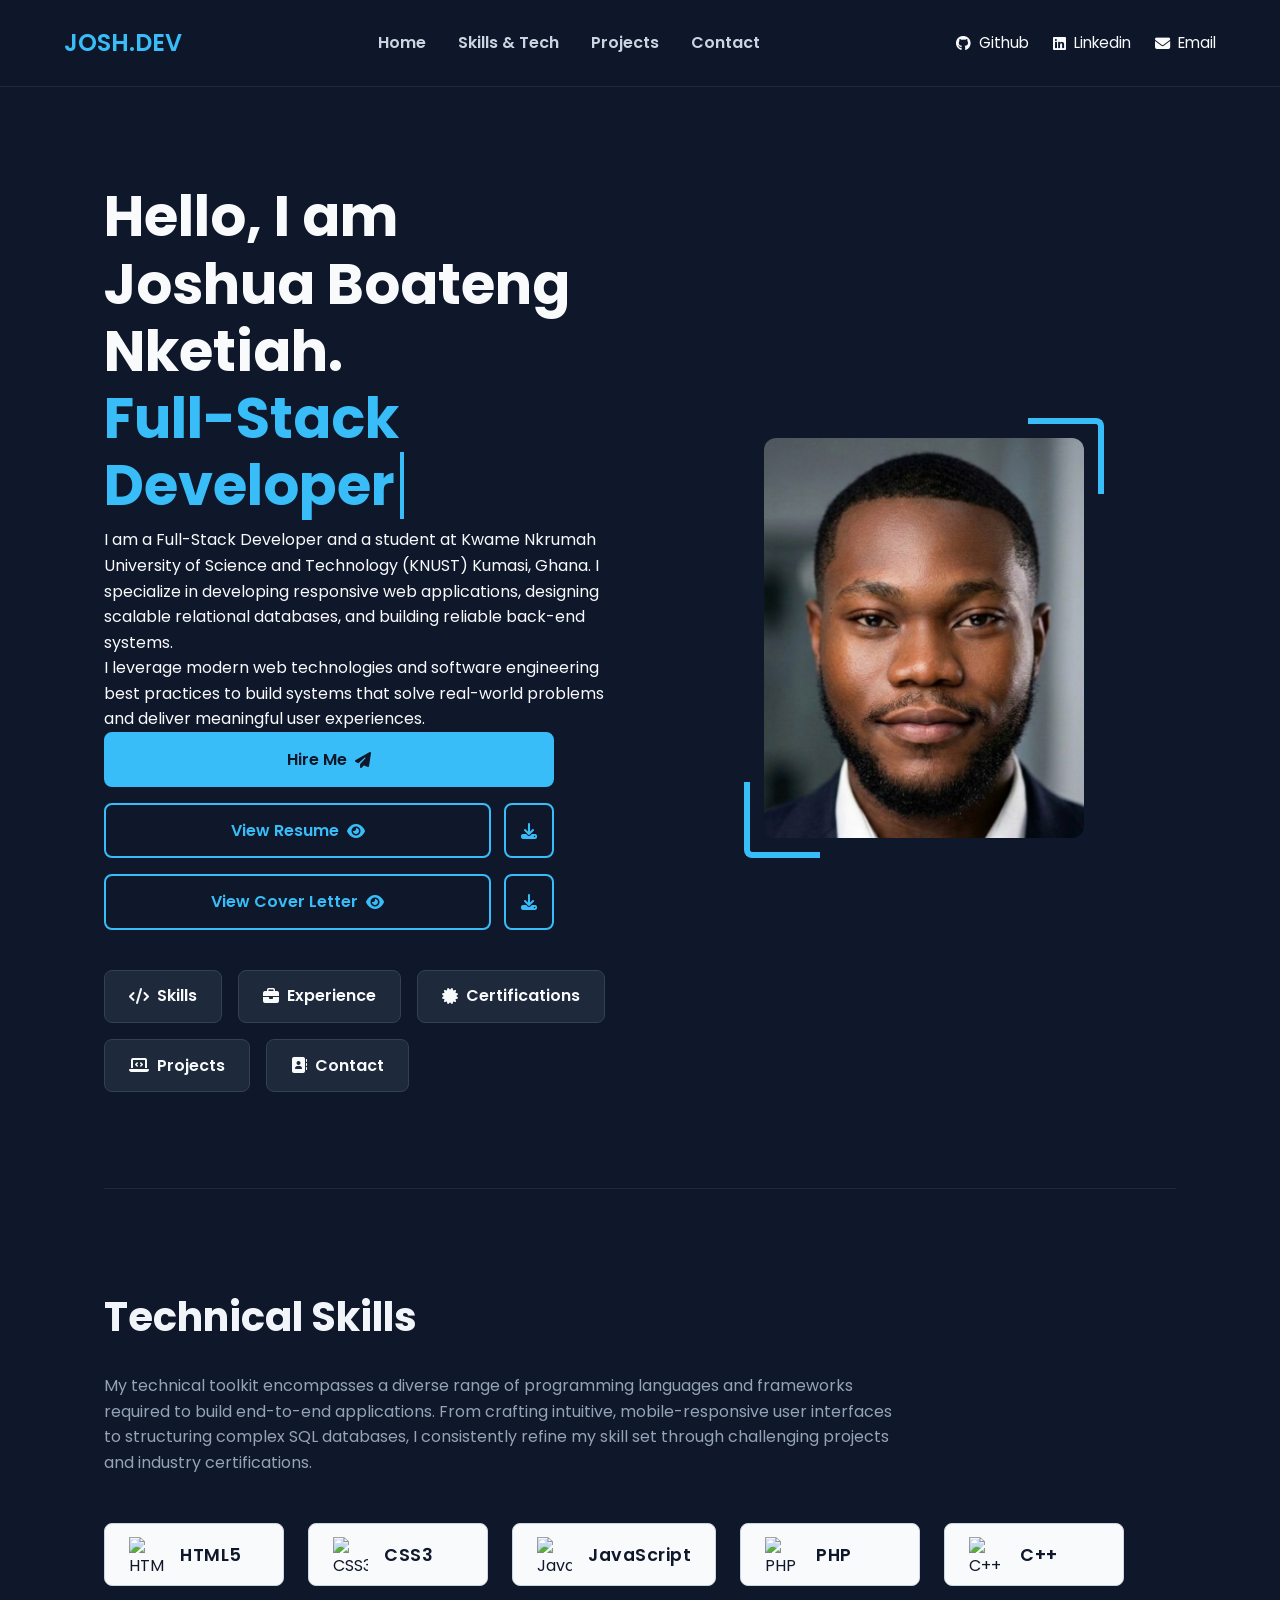
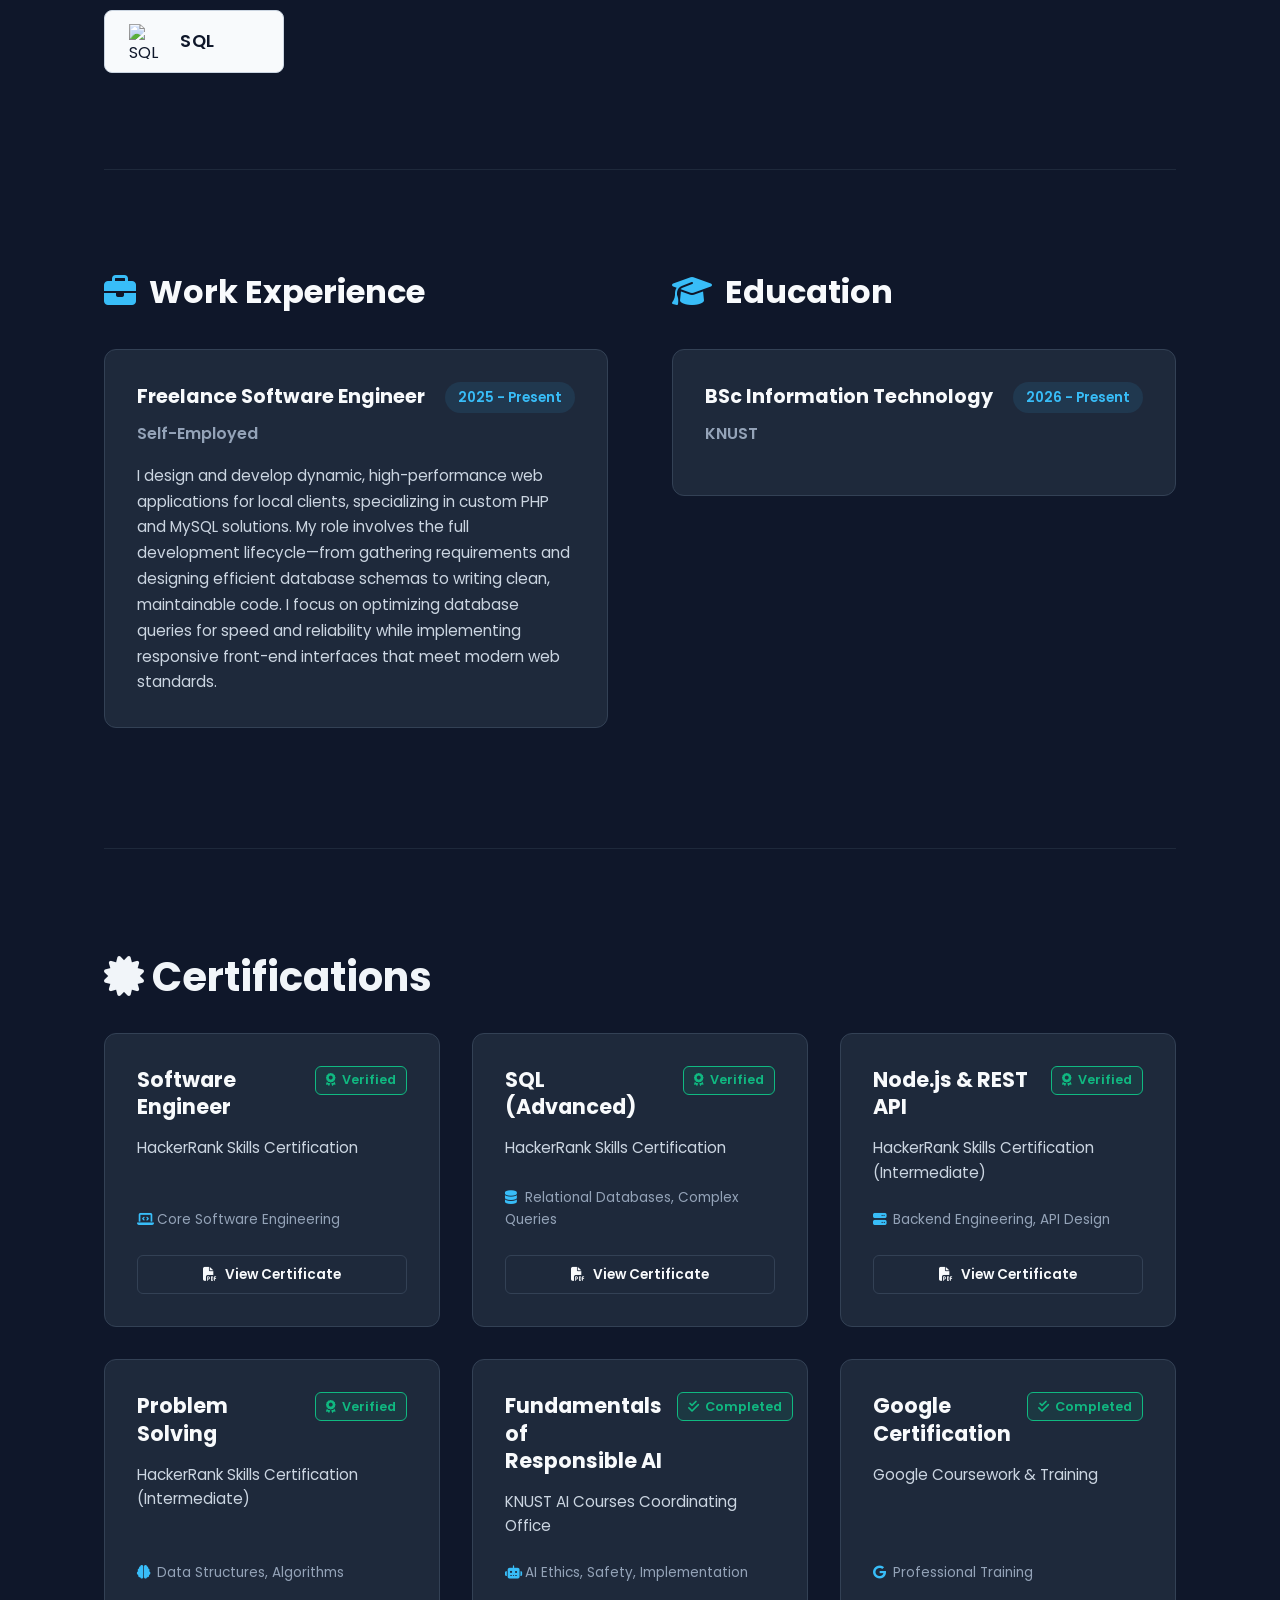
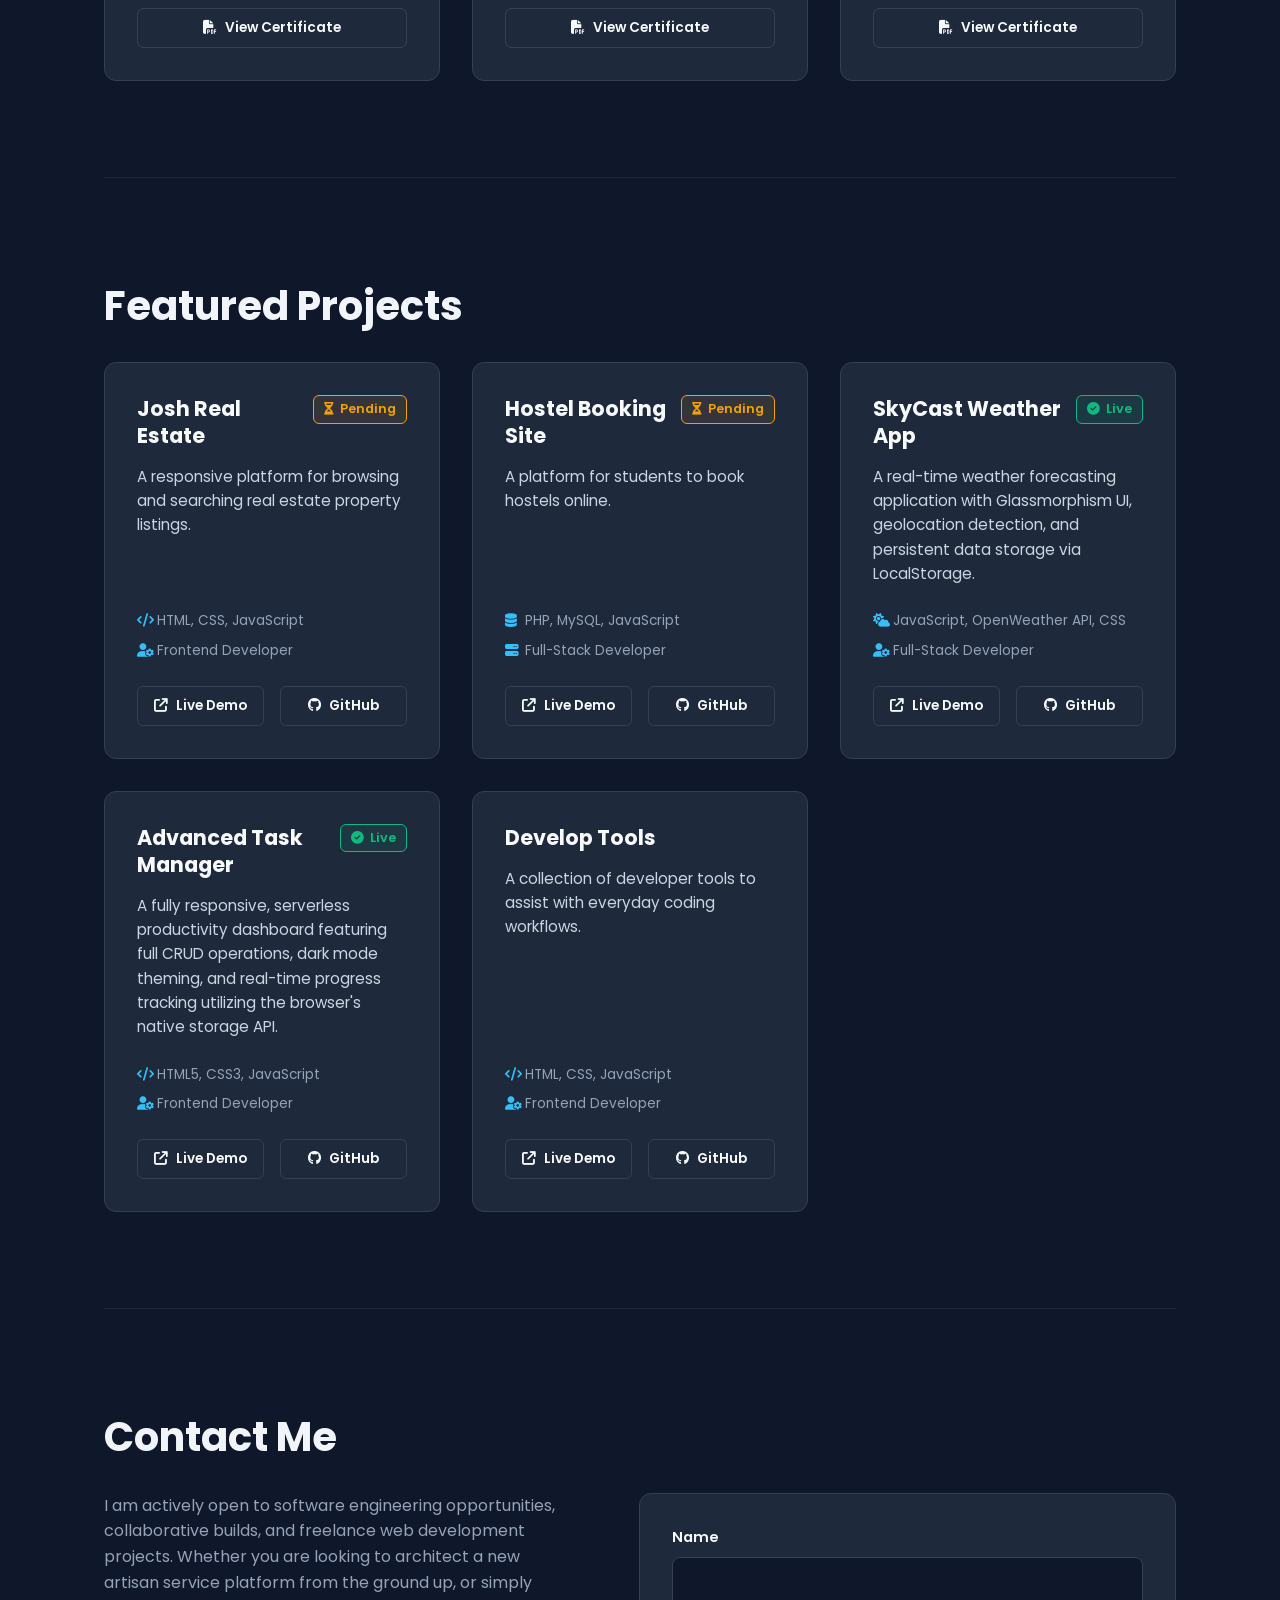
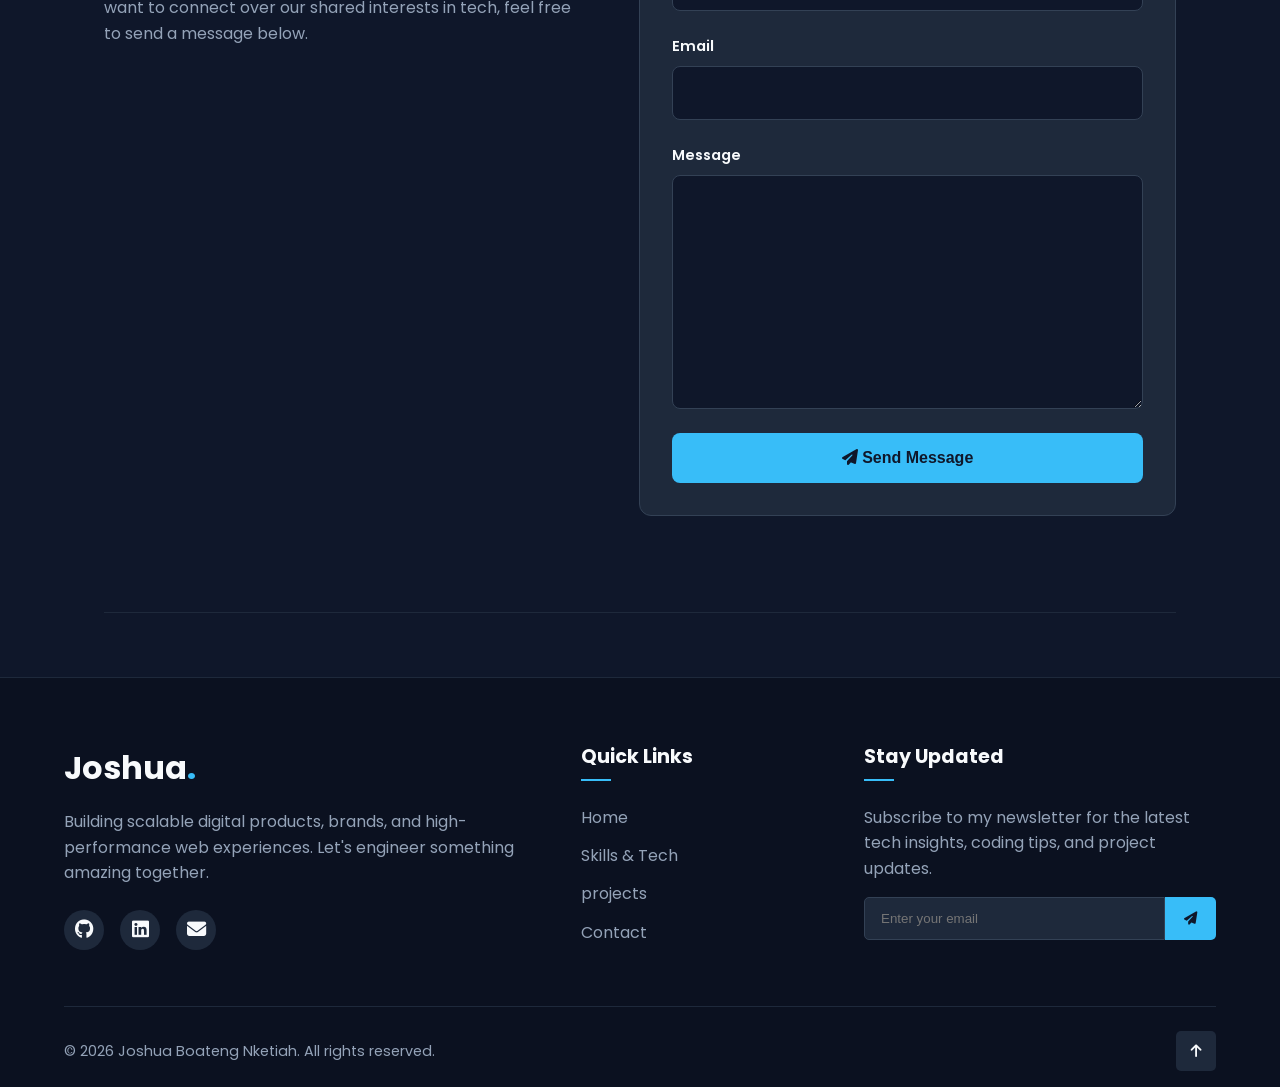
==== commit b655c6fc: "index.html" ====
--- a/index.html
+++ b/index.html
@@ -68,9 +68,9 @@
           <span class="typing-text"></span><span class="cursor">&nbsp;</span>
         </h2>
         
-        <p>I am a Full-Stack Developer and a student at Kwame Nkrumah University of Science and Technology (KNUST) based in Kumasi, Ghana. I specialize in developing responsive web applications, designing scalable relational databases, and building reliable back-end systems.</p>
-
-        <p>I am passionate about writing clean, maintainable code and applying structured problem-solving to create efficient and impactful digital solutions. My goal is to leverage modern web technologies and software engineering best practices to build systems that solve real-world problems and deliver meaningful user experiences.</p>
+        <p>I am a Full-Stack Developer and a student at Kwame Nkrumah University of Science and Technology (KNUST) Kumasi, Ghana. I specialize in developing responsive web applications, designing scalable relational databases, and building reliable back-end systems.</p>
+
+        <p>I leverage modern web technologies and software engineering best practices to build systems that solve real-world problems and deliver meaningful user experiences.</p>
 
         <div class="portfolio-actions">
           <a href="#contact" class="btn btn-primary">
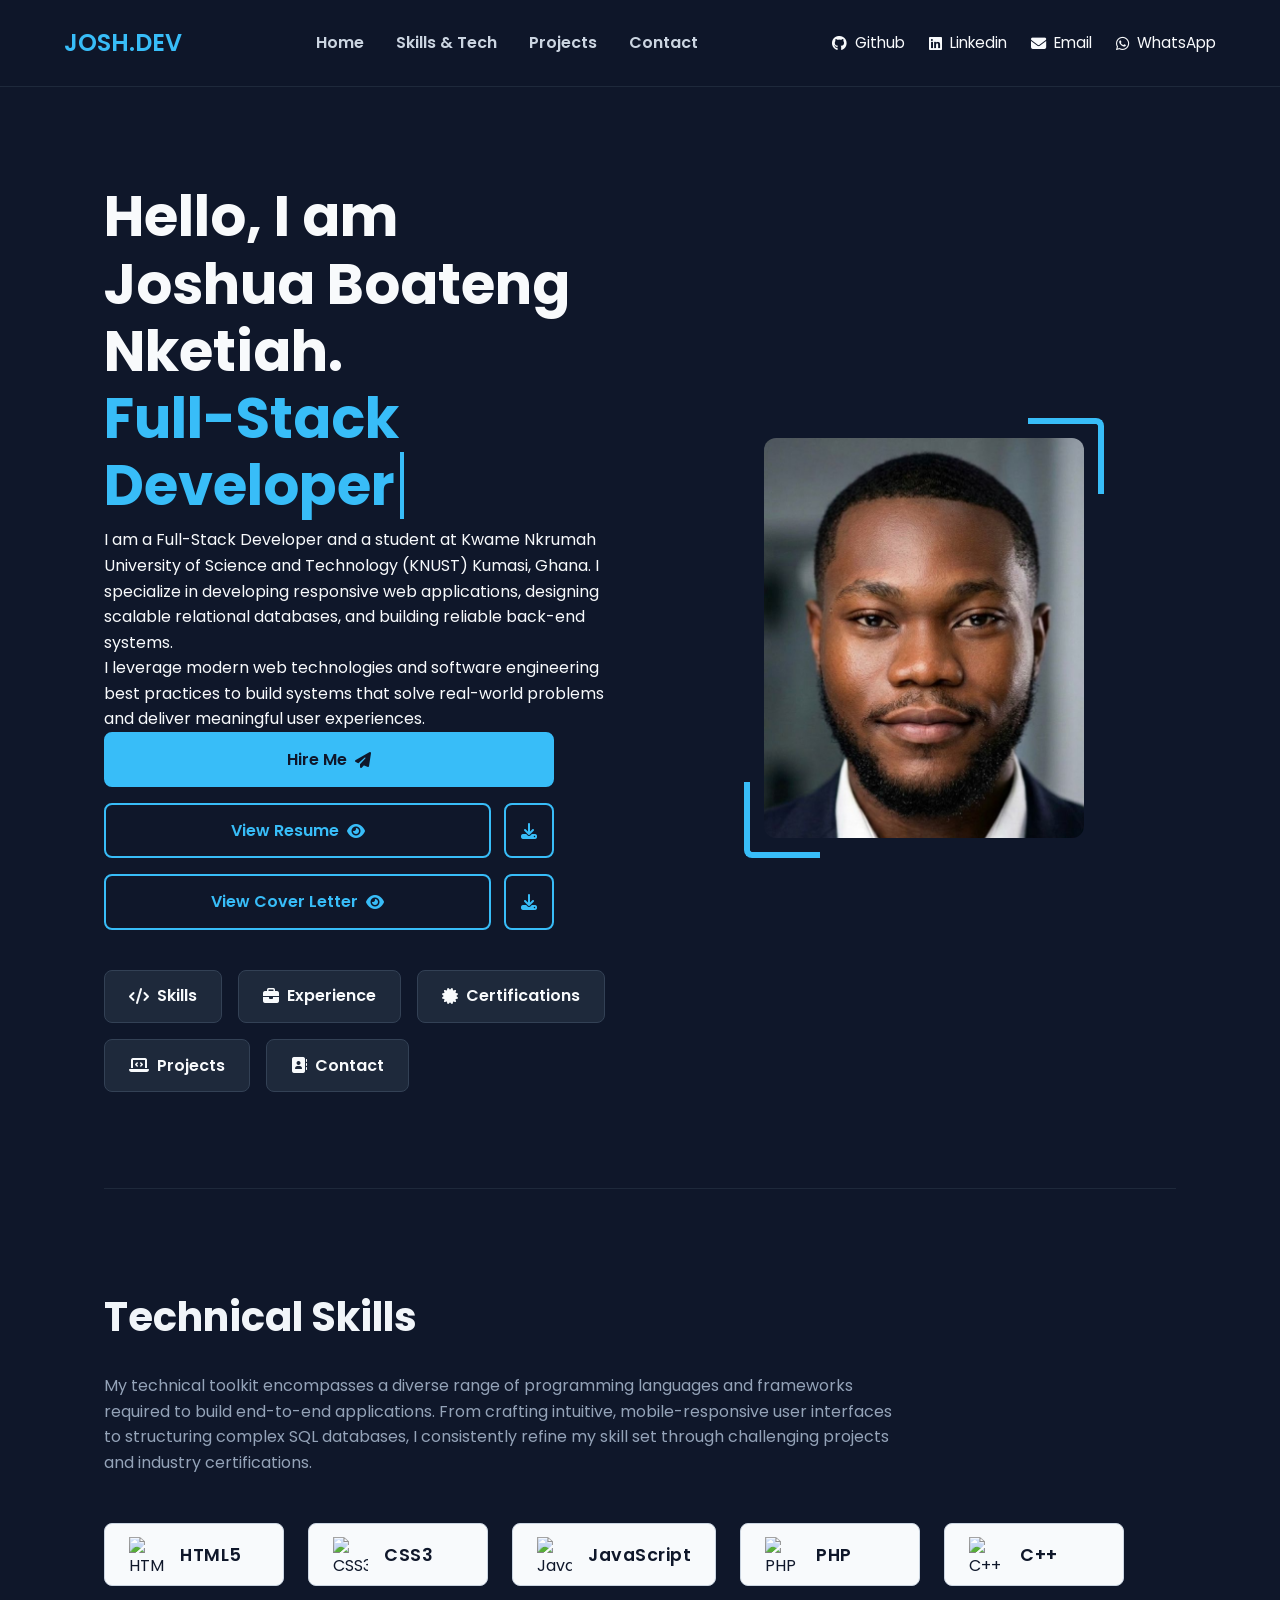
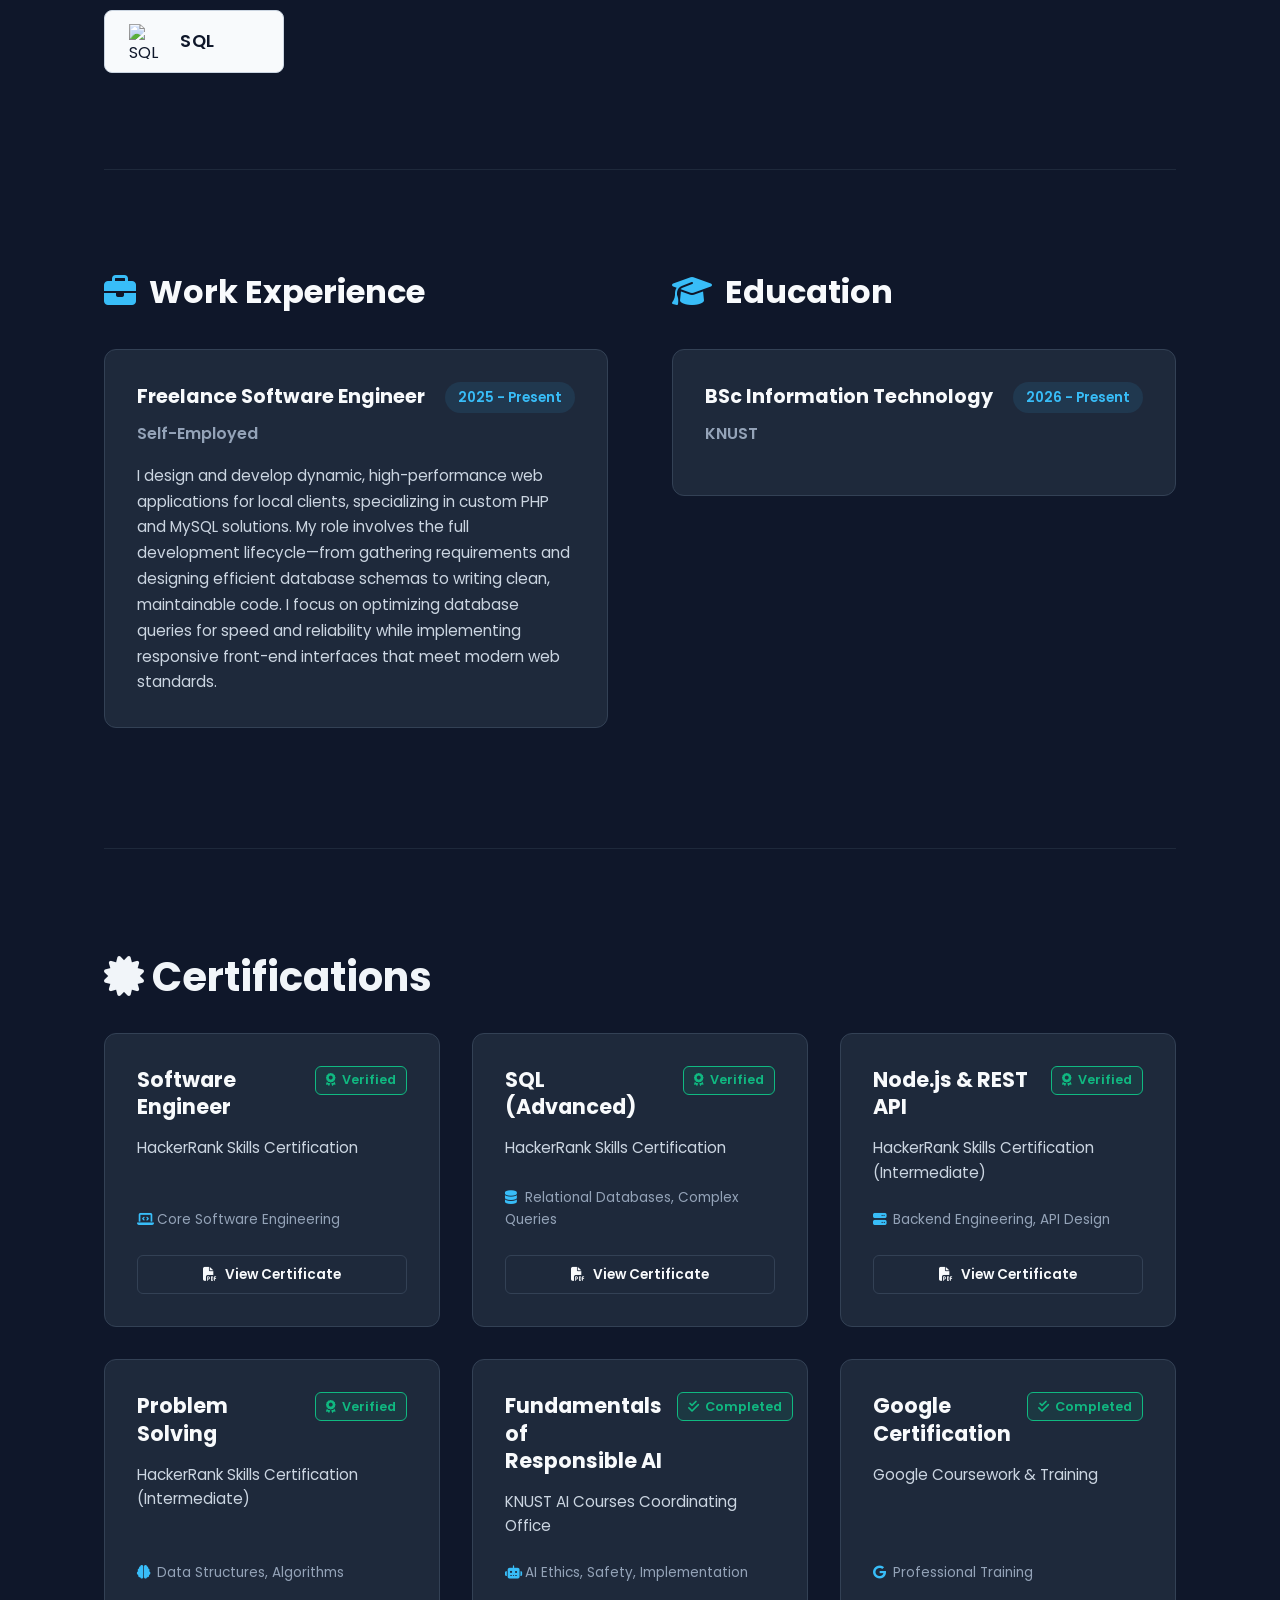
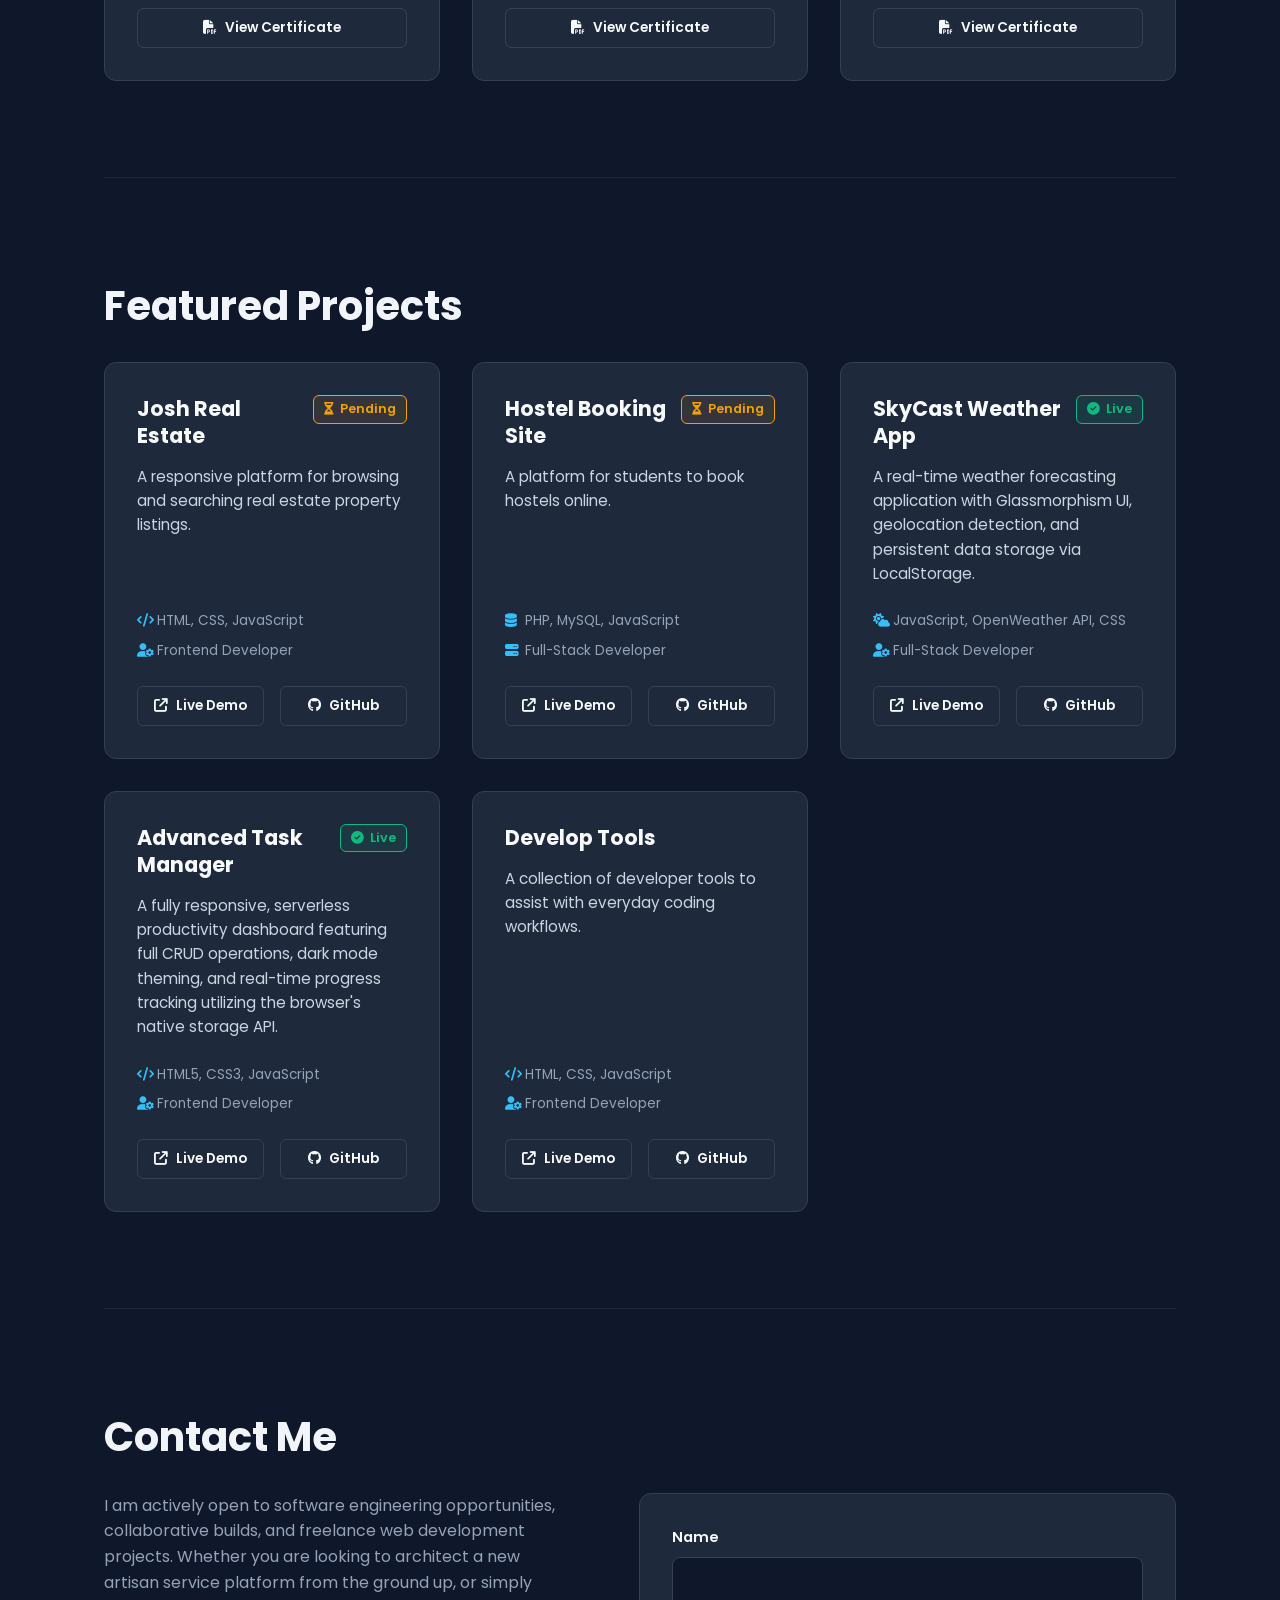
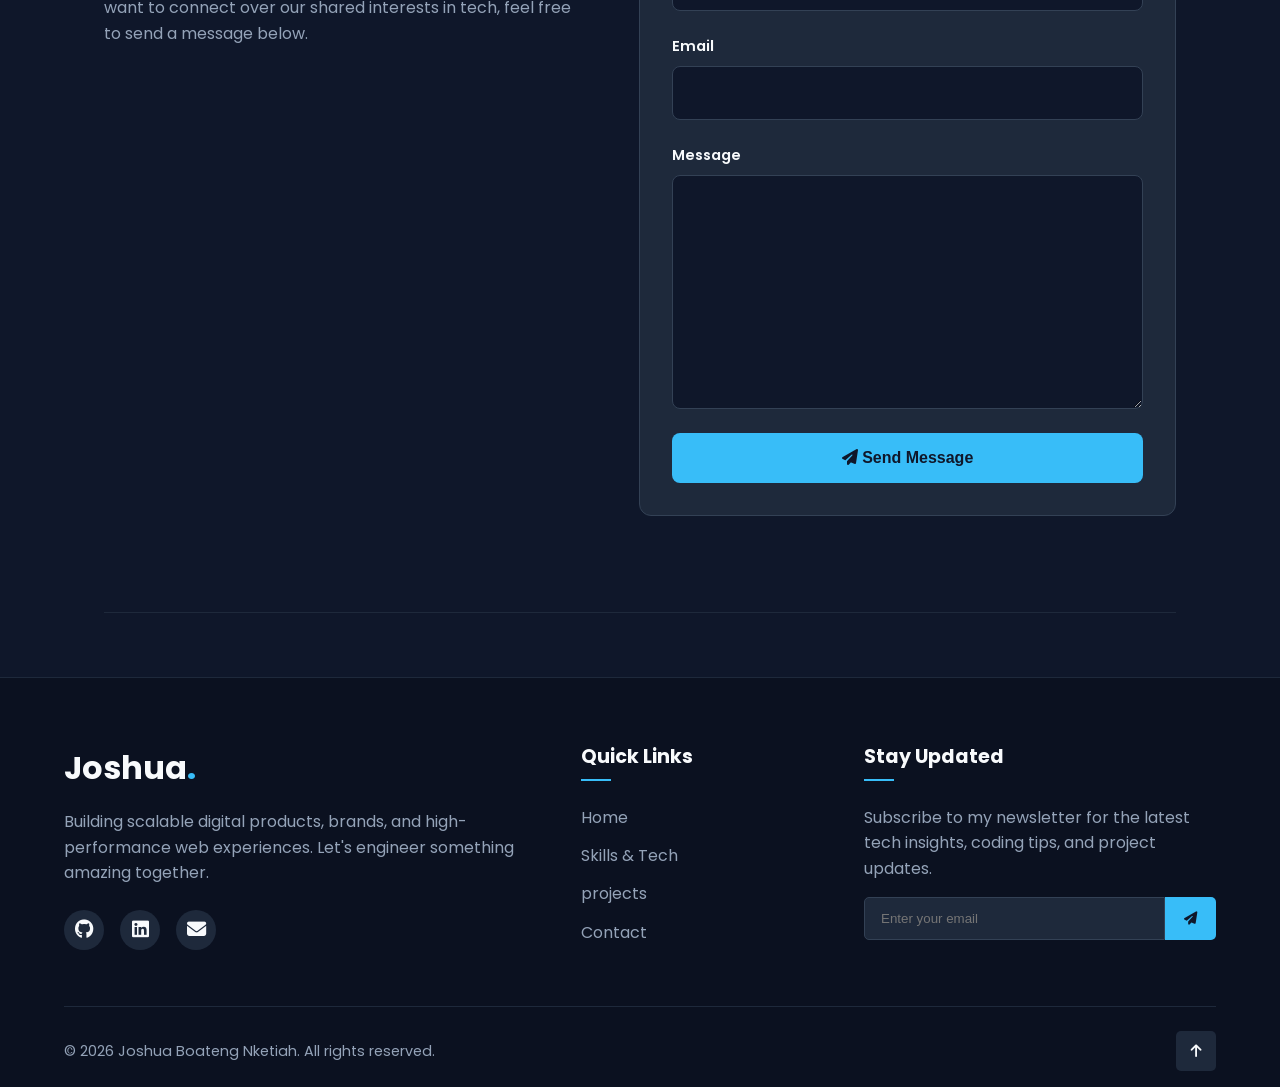
==== commit d0fc3dba: "index.html" ====
--- a/index.html
+++ b/index.html
@@ -46,6 +46,11 @@
         <span class="hide-text-mobile">Email</span>
       </a>
 
+      <a href="https://wa.me/233596659350" target="_blank" rel="noopener noreferrer">
+        <i class="fa-brands fa-whatsapp"></i>
+        <span class="hide-text-mobile">WhatsApp</span>
+      </a>
+
       <button class="mobile-nav-toggle" aria-label="Open Mobile Menu">
         <i class="fa-solid fa-bars"></i>
       </button>
